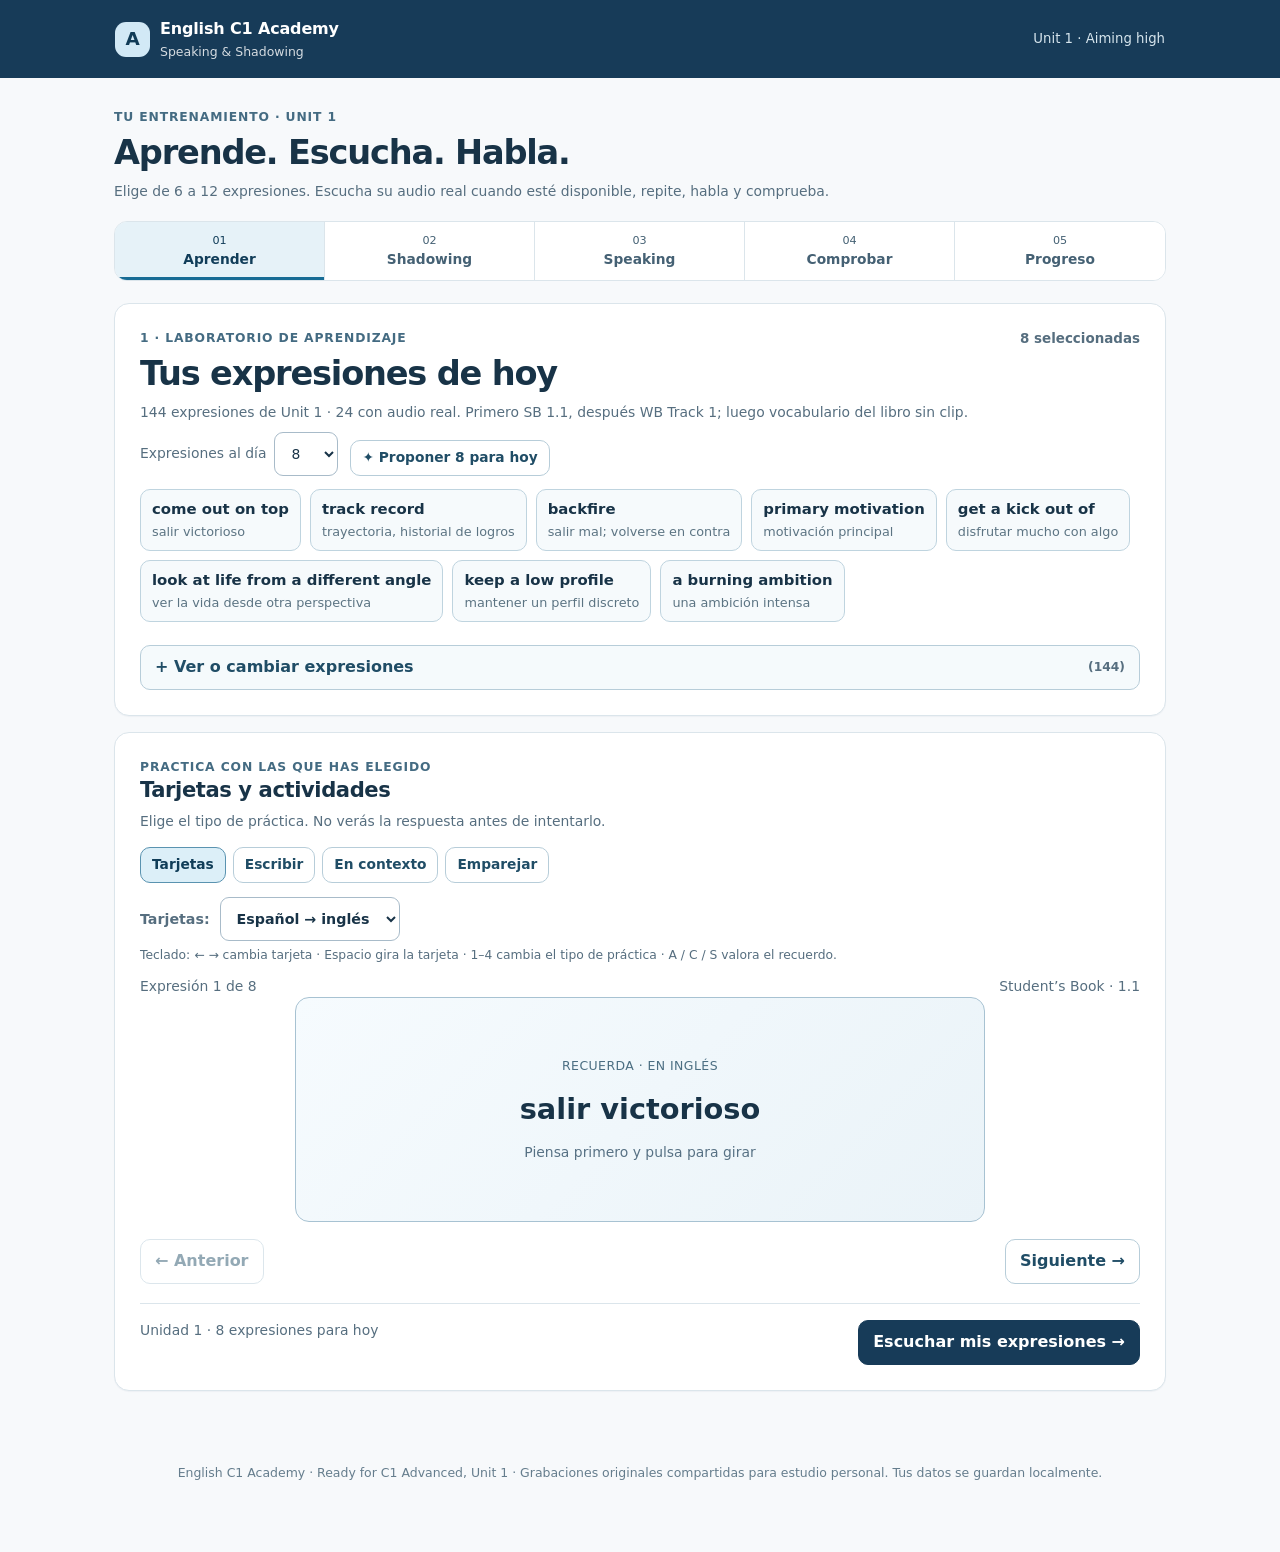
==== index.html @ 5df6c510 "Add files via upload" ====
<!doctype html><html lang="es"><head><meta charset="utf-8"><meta name="viewport" content="width=device-width,initial-scale=1"><meta name="color-scheme" content="light"><title>English C1 Academy | Unit 1 · Vocabulary & Shadowing</title><style>:root{--navy:#173b58;--ink:#183347;--muted:#566e7f;--bg:#f7f9fb;--line:#dbe5eb;--light:#edf5f9;--accent:#14648b;--correct:#17694e;--error:#a04230;--focus:#f6ab51;font-family:system-ui,-apple-system,'Segoe UI',Roboto,Arial,sans-serif;color:var(--ink);background:var(--bg);line-height:1.55}*{box-sizing:border-box}body{margin:0}button,input,select,textarea{font:inherit}button{cursor:pointer}button:disabled{opacity:.48;cursor:not-allowed}button:focus-visible,input:focus-visible,select:focus-visible,textarea:focus-visible,summary:focus-visible{outline:3px solid var(--focus);outline-offset:3px}button,input,textarea,select{max-width:100%}button{min-height:40px}.skip{position:absolute;top:-100px;left:16px;background:#fff;color:#111;padding:12px;z-index:100}.skip:focus{top:16px}header{background:var(--navy);color:white}header .header-in{max-width:1100px;margin:auto;padding:17px 25px;display:flex;align-items:center;justify-content:space-between;gap:16px}.brand{font-weight:760;display:flex;align-items:center;gap:10px;letter-spacing:-.01em}.symbol{width:35px;height:35px;border-radius:11px;display:grid;place-items:center;background:#d2e9f6;color:#103b57;font-size:1.15rem;font-weight:900}.brand small{display:block;font-size:.78rem;opacity:.82;font-weight:450;letter-spacing:normal}.course{font-size:.83rem;color:#d6e5ed}.shell{max-width:1100px;margin:auto;padding:0 24px 70px}.intro{margin:30px 0 19px}.kicker{font-size:.77rem;letter-spacing:.07em;text-transform:uppercase;color:#446b82;font-weight:730}h1{font-size:clamp(1.7rem,4vw,2.1rem);line-height:1.23;letter-spacing:-.035em;margin:5px 0 7px}h2{font-size:1.32rem;line-height:1.25;letter-spacing:-.02em;margin:0 0 8px}h3{font-size:1.04rem;line-height:1.4;margin:0 0 9px}p{margin:0 0 11px}p:last-child{margin-bottom:0}.muted,.small{color:var(--muted)}.small{font-size:.87rem}.tiny{font-size:.77rem;color:var(--muted)}.tabs{display:grid;grid-template-columns:repeat(5,minmax(0,1fr));border:1px solid var(--line);background:white;border-radius:13px;overflow:hidden;margin:0 0 22px}.tabs button{border:0;border-right:1px solid var(--line);background:white;color:#456174;min-height:58px;padding:8px 5px;font-weight:650;font-size:.86rem}.tabs button:last-child{border-right:0}.tabs button[aria-current=page]{background:#e6f2f8;color:#113d59;box-shadow:inset 0 -3px #176c95}.tabs button .num{display:block;font-size:.7rem;font-weight:500}.panel{border:1px solid var(--line);background:white;border-radius:15px;padding:25px;margin:0 0 16px;box-shadow:0 1px 1px #1639540b}.toprow,.row{display:flex;align-items:center;justify-content:space-between;gap:12px}.row{flex-wrap:wrap}.alignstart{align-items:flex-start}.count{white-space:nowrap;color:var(--muted);font-weight:650;font-size:.84rem}.controls{display:flex;gap:9px;flex-wrap:wrap;align-items:center}.btn{border:1px solid #b7cdd9;border-radius:10px;background:white;color:#204d66;padding:9px 14px;font-weight:650;min-height:42px;display:inline-flex;gap:7px;align-items:center;justify-content:center;text-decoration:none}.btn:hover{background:#f0f7fb}.btn.primary{background:var(--navy);color:white;border-color:var(--navy)}.btn.primary:hover{background:#265878}.btn.good{background:#edf8f3;border-color:#a5cab8;color:var(--correct)}.btn.sm{min-height:36px;padding:6px 11px;font-size:.86rem}.btn[aria-pressed=true],.mode-btn[aria-pressed=true]{background:#dceff8;border-color:#5a93b0;color:#103d58}.nextline{display:flex;justify-content:space-between;flex-wrap:wrap;gap:10px;margin-top:19px;padding-top:16px;border-top:1px solid var(--line)}.selectedSummary{padding:12px 14px;background:#eaf5fb;border-radius:10px;margin:16px 0;display:flex;justify-content:space-between;gap:8px;align-items:center;flex-wrap:wrap}.selectedSummary strong{font-size:.96rem}.wordlist{margin-top:15px}.group{margin:19px 0 0}.group h3{font-size:.83rem;color:#496a80;margin:0 0 8px;text-transform:uppercase;letter-spacing:.035em}.word-row{padding:7px 10px;display:flex;align-items:center;gap:11px;border-bottom:1px solid #edf1f3;min-height:45px}.word-row:hover{background:#fafcfd}.word-row:has(input:checked){background:#f0f7fa}.word-row input{width:19px;height:19px;flex:none;accent-color:#166286}.wordtext{display:flex;flex-direction:column;min-width:0}.wordtext strong{font-weight:650}.wordtext span{font-size:.82rem;color:var(--muted)}.word-row .daily{margin-left:auto;color:#1f617b;white-space:nowrap;font-size:.76rem} .section-rule{height:1px;background:var(--line);margin:22px 0}.modes{display:flex;gap:7px;flex-wrap:wrap;margin:14px 0}.modes button{padding:8px 12px;min-height:39px}.flash{border:1.5px solid #a7c2d2;border-radius:14px;background:linear-gradient(135deg,#f6fbfe,#eaf3f8);width:100%;min-height:225px;text-align:center;padding:25px;display:flex;flex-direction:column;justify-content:center;align-items:center;color:var(--ink)}.flash .label{font-size:.78rem;color:#4b6e82;letter-spacing:.035em}.flash .answer{font-size:clamp(1.25rem,3vw,1.8rem);font-weight:730;line-height:1.32;margin:14px 0}.flash .hint{font-size:.87rem;color:#577184}.flash.turned{background:#edf7f2;border-color:#9ac9b2}.focuscard{max-width:690px;margin:0 auto}.feedback{padding:12px 14px;border-radius:10px;background:#edf6fa;margin:12px 0;color:#284e65}.feedback.good{background:#ecf7f1;color:#18543f}.feedback.bad{background:#fff4f0;color:#873e2e}.example{padding:10px 12px;border-left:3px solid #9bbdcd;margin:11px 0 0;background:#f8fbfd;font-size:.94rem}.field{border:1px solid #a8bbc9;border-radius:9px;padding:10px 12px;width:100%;background:#fff;color:var(--ink);min-height:44px}.answerbox{display:flex;gap:9px;margin:12px 0;align-items:center}.answerbox .field{flex:1}.question{font-size:1.17rem;font-weight:700;margin:15px 0}.options{display:grid;gap:8px;margin-top:12px}.options button{text-align:left;justify-content:flex-start}.options button[aria-pressed=true]{background:#dfedf7}.matching{display:grid;grid-template-columns:1fr 1fr;gap:15px}.matching .mcolumn{display:grid;gap:8px;align-content:start}.matching button{text-align:left;min-height:54px;justify-content:flex-start}.matching button.matched{background:#ebf8f1;border-color:#a3c7b5;color:#255f46;opacity:.7}.matching button.active{background:#e1f1fa;border-color:#2a789b}.helpnote{background:#f1f6f9;border-radius:10px;padding:11px 14px;margin:12px 0;font-size:.91rem}.none{border:1px dashed #c4d5de;border-radius:12px;padding:26px;text-align:center;background:#fbfdfe;color:#567282;margin-top:12px}.shadow-top{display:flex;align-items:center;justify-content:space-between;gap:10px;flex-wrap:wrap;margin:16px 0}.shadowlist{display:grid;gap:11px;margin-top:14px}.clip{border:1px solid var(--line);padding:16px;border-radius:12px;background:white}.clip.today{border-left:4px solid #257699;padding-left:13px}.clip.playing{background:#eef7fb;border-color:#94bfd5}.cliphead{display:flex;justify-content:space-between;align-items:start;gap:8px}.cliphead strong{font-size:1.06rem}.source{display:block;color:var(--muted);font-size:.76rem;margin-top:2px}.clip .meaning{color:#546b79;font-size:.86rem}.cue{text-align:left;background:#f6f9fb;border-left:3px solid #c9dae4;border-radius:0 7px 7px 0;padding:10px 12px;margin:10px 0 12px;color:#29495d;font-size:.93rem;line-height:1.55}.cue mark{background:#ffedaa;border-radius:3px;padding:1px 2px;color:#30392d;font-weight:750}.cliptools{display:flex;align-items:center;gap:8px;flex-wrap:wrap}.listenstatus{margin:10px 0;background:#eaf4fa;border-radius:10px;padding:11px 14px;font-size:.9rem}.playCount{font-size:.77rem;color:#477287;margin-left:auto}.speakingwords{display:flex;flex-wrap:wrap;gap:9px;margin:18px 0}.speakword{border:1px solid #bfd4df;border-radius:10px;padding:8px 11px;background:#f6fafc;display:flex;flex-direction:column;gap:1px}.speakword strong{font-size:.93rem}.speakword span{color:#5c7483;font-size:.8rem}.prompt{background:#f0f6fa;border-radius:12px;padding:19px;margin:15px 0;font-size:1.17rem;font-weight:650;line-height:1.5;color:#1d4056}.timer{font-variant-numeric:tabular-nums;font-size:2.2rem;font-weight:760;margin:9px 0}.checkbox-chips{display:flex;flex-wrap:wrap;gap:9px}.checkbox-chips label{border:1px solid #cedde4;border-radius:9px;padding:7px 10px;display:flex;gap:7px;align-items:center;font-size:.87rem}.checkbox-chips input{width:17px;height:17px;accent-color:#17658a}.testline{background:#eef5f9;padding:13px;border-radius:10px;margin:13px 0}.progressbar{height:9px;background:#e6edf1;border-radius:99px;overflow:hidden;margin:11px 0}.progressbar span{height:100%;background:#23799f;display:block}.stats{display:grid;grid-template-columns:repeat(4,1fr);gap:10px;margin:16px 0}.stat{border:1px solid var(--line);border-radius:10px;padding:13px;text-align:center}.stat strong{display:block;font-size:1.7rem;line-height:1.3}.stat span{font-size:.79rem;color:var(--muted)}.footer{color:#657d8d;text-align:center;font-size:.78rem;margin:32px 0 5px}.toast{padding:8px 12px;font-size:.87rem;min-height:24px;color:#1c607d}.kickerTitle{margin:18px 0 7px;color:#4c7185;font-weight:700;font-size:.84rem}.hidden,[hidden]{display:none!important}select.field{width:auto}textarea.field{min-height:110px;resize:vertical}audio{width:100%}@media(max-width:680px){.shell{padding:0 13px 45px}header .header-in{padding:13px 15px}.course{display:none}.intro{margin:22px 6px 16px}.panel{padding:17px 14px}.tabs button{font-size:.71rem;min-height:57px;padding:6px 2px}.tabs button .num{font-size:.65rem}.selectedSummary{align-items:start}.toprow{align-items:start}.stats{grid-template-columns:1fr 1fr}.matching{gap:7px}.matching button{font-size:.8rem;padding:8px}.clip{padding:12px}.clip.today{padding-left:9px}.cliphead{display:block}.cliptools .btn{font-size:.79rem;padding:7px 9px}.playCount{margin-left:0}.answerbox{flex-direction:column;align-items:stretch}}@media(prefers-reduced-motion:reduce){html{scroll-behavior:auto}}
.listToggle{display:block;cursor:pointer;border:1px solid #c2d6e1;border-radius:10px;padding:11px 14px;font-weight:700;color:#20546f;background:#f8fcfe;list-style:revert}.listToggle:hover{background:#ecf6fb}details[open]>.listToggle{background:#e7f2f8}.speakingwords{margin:13px 0}

/* Expanded vocabulary drawer: explicit control, never an implicit <details> toggle. */
.word-toggle{margin-top:10px;width:100%;justify-content:space-between;text-align:left;background:#f5fafc}
.vocabChooser{border:1px solid var(--line);border-radius:11px;background:#fbfdff;padding:15px;margin:9px 0 4px}
.library-toolbar{display:grid;grid-template-columns:1fr minmax(190px,260px);gap:11px;margin-bottom:10px}
.library-toolbar label{display:grid;gap:5px}
.library-toolbar select.field{width:100%}
.word-row strong{line-height:1.35}
.wordlist{max-height:440px;overflow-y:auto;border-top:1px solid var(--line);overscroll-behavior:contain}
.wordtext span{max-width:65ch}
.helpnote .speakingwords{margin:6px 0}
@media(max-width:660px){.library-toolbar{grid-template-columns:1fr}.wordlist{max-height:52vh}.word-toggle{font-size:.87rem}}

/* Teaching preferences, deliberately compact. */
.daily-settings{align-items:end;gap:12px;margin-top:9px;flex-wrap:wrap}
.daily-settings label{display:inline-flex;align-items:center;gap:8px}
.direction-line{display:flex;align-items:center;gap:10px;margin:12px 0 5px;font-size:.89rem;color:var(--muted);font-weight:650}
.translation{margin:4px 0 12px;border-left:3px solid #aacddd;background:#f2f8fb;border-radius:0 8px 8px 0;padding:9px 12px}
.translation summary{font-size:.87rem;cursor:pointer;color:#245a73;font-weight:650}
.translation summary:focus-visible{outline:3px solid var(--focus);outline-offset:3px}
.translation p{margin:8px 0 2px;font-size:.91rem;line-height:1.6;color:var(--ink)}
@media(max-width:680px){.daily-settings label,.direction-line{flex-wrap:wrap}.direction-line .field{max-width:100%}}
</style></head><body><a href="#main" class="skip">Saltar al contenido</a><header><div class="header-in"><div class="brand"><span class="symbol" aria-hidden="true">A</span><span>English C1 Academy<small>Speaking & Shadowing</small></span></div><span class="course">Unit 1 · Aiming high</span></div></header><div class="shell"><div class="intro"><div class="kicker">TU ENTRENAMIENTO · UNIT 1</div><h1>Aprende. Escucha. Habla.</h1><p class="small">Elige de 6 a 12 expresiones. Escucha su audio real cuando esté disponible, repite, habla y comprueba.</p></div><nav class="tabs" aria-label="Etapas del entrenamiento"><button data-tab="learn" data-title="Laboratorio" aria-current="page"><span class="num">01</span>Aprender</button><button data-tab="shadow" data-title="Shadowing"><span class="num">02</span>Shadowing</button><button data-tab="speak" data-title="Speaking"><span class="num">03</span>Speaking</button><button data-tab="check" data-title="Comprobación"><span class="num">04</span>Comprobar</button><button data-tab="progress" data-title="Progreso"><span class="num">05</span>Progreso</button></nav><main id="main" tabindex="-1"><div id="view"><section class="panel"><h2>Preparando el laboratorio…</h2><p>Si este mensaje no desaparece, recarga la página.</p></section></div><div id="status" class="toast" aria-live="polite"></div></main><p class="footer">English C1 Academy · Ready for C1 Advanced, Unit 1 · Grabaciones originales compartidas para estudio personal. Tus datos se guardan localmente.</p></div><div id="audioParking" hidden><audio id="originalAudio" controls preload="none" aria-label="Reproductor de los audios originales"></audio></div><script>(()=>{'use strict';
const CARDS=[{"id":"sb-0-0","legacyIndex":0,"label":"come out on top","heard":"come out on top","meaning":"salir victorioso","example":"Our side came out on top after a demanding match.","usage":"come out on top","track":"sb","extract":0,"start":23.1,"end":30.9,"line":"Well, obviously I was gutted that the home team didn’t come out on top in the last game, but it wasn’t altogether a surprise.","section":"Student’s Book 1.1 · Extracto 1","audio":"audios/sb-0-0.mp3","duration":7.8,"turnText":"Well, obviously I was gutted that the home team didn’t come out on top in the last game, but it wasn’t altogether a surprise. There were three of them out there making their debut, and you could tell they were overawed by the occasion. Of course it was going to impact on the overall team performance. You can’t put the blame on the coaching staff. Look at their track record. Giving the novices a chance was a very poor decision on the part of the manager, and it backfired.","trackLabel":"Student’s Book · 1.1","group":"Audio original · SB","origin":"SB · audio 1.1","hasAudio":true,"sourceType":"audio"},{"id":"sb-0-1","legacyIndex":1,"label":"track record","heard":"track record","meaning":"trayectoria, historial de logros","example":"She has a strong track record in sport.","usage":"a track record of + -ing","track":"sb","extract":0,"start":39.6,"end":47.7,"line":"Look at their track record.","section":"Student’s Book 1.1 · Extracto 1","audio":"audios/sb-0-1.mp3","duration":8.1,"turnText":"Well, obviously I was gutted that the home team didn’t come out on top in the last game, but it wasn’t altogether a surprise. There were three of them out there making their debut, and you could tell they were overawed by the occasion. Of course it was going to impact on the overall team performance. You can’t put the blame on the coaching staff. Look at their track record. Giving the novices a chance was a very poor decision on the part of the manager, and it backfired.","trackLabel":"Student’s Book · 1.1","group":"Audio original · SB","origin":"SB · audio 1.1","hasAudio":true,"sourceType":"audio"},{"id":"sb-0-2","legacyIndex":2,"label":"backfire","heard":"it backfired","meaning":"salir mal; volverse en contra","example":"The decision backfired.","usage":"something backfires","track":"sb","extract":0,"start":45.3,"end":53.2,"line":"Giving the novices a chance was a very poor decision on the part of the manager, and it backfired.","section":"Student’s Book 1.1 · Extracto 1","audio":"audios/sb-0-2.mp3","duration":7.9,"turnText":"Well, obviously I was gutted that the home team didn’t come out on top in the last game, but it wasn’t altogether a surprise. There were three of them out there making their debut, and you could tell they were overawed by the occasion. Of course it was going to impact on the overall team performance. You can’t put the blame on the coaching staff. Look at their track record. Giving the novices a chance was a very poor decision on the part of the manager, and it backfired.","trackLabel":"Student’s Book · 1.1","group":"Audio original · SB","origin":"SB · audio 1.1","hasAudio":true,"sourceType":"audio"},{"id":"sb-0-3","legacyIndex":3,"label":"primary motivation","heard":"primary motivation","meaning":"motivación principal","example":"My primary motivation is to keep learning.","usage":"primary motivation for + -ing","track":"sb","extract":0,"start":78.2,"end":85.0,"line":"That shouldn’t be their primary motivation.","section":"Student’s Book 1.1 · Extracto 1","audio":"audios/sb-0-3.mp3","duration":6.8,"turnText":"That’s what it looks like, certainly from the outside. A shame, because between them, they’ve inspired a generation, no question. You have to wonder whether the newspapers are just stirring things up, but if these players are quitting and going overseas for the big bucks, that’s extremely disappointing. That shouldn’t be their primary motivation.","trackLabel":"Student’s Book · 1.1","group":"Audio original · SB","origin":"SB · audio 1.1","hasAudio":true,"sourceType":"audio"},{"id":"sb-1-0","legacyIndex":4,"label":"get a kick out of","heard":"get a kick out of","meaning":"disfrutar mucho con algo","example":"I get a kick out of solving problems.","usage":"get a kick out of + -ing","track":"sb","extract":1,"start":106.9,"end":115.1,"line":"But sure, just for a moment, I guess we did get a kick out of it … that people had voted for us.","section":"Student’s Book 1.1 · Extracto 2","audio":"audios/sb-1-0.mp3","duration":8.2,"turnText":"Well, when we were nominated for the award, we were on tour, and the travelling had been fairly tough on us. I was just thinking, ‘I need a break from this’. But sure, just for a moment, I guess we did get a kick out of it … that people had voted for us. I mean, we were up for the same award as some really big names. Legends. But we’ve consistently used our music to attack capitalism, so how could we justify going to something sponsored by the corporate world?","trackLabel":"Student’s Book · 1.1","group":"Audio original · SB","origin":"SB · audio 1.1","hasAudio":true,"sourceType":"audio"},{"id":"sb-1-1","legacyIndex":5,"label":"look at life from a different angle","heard":"look at life from a different angle","meaning":"ver la vida desde otra perspectiva","example":"Travel helps me look at life from a different angle.","usage":"look at life from a different angle","track":"sb","extract":1,"start":131.8,"end":141.3,"line":"Well, the lyrics, I hope, will get some people thinking – maybe get them to look at life from a different angle.","section":"Student’s Book 1.1 · Extracto 2","audio":"audios/sb-1-1.mp3","duration":9.5,"turnText":"Well, the lyrics, I hope, will get some people thinking – maybe get them to look at life from a different angle. But do I think we can change society? We’re not so egotistical as to think we can do that. Seriously, I’d rather we keep a low profile, and get on with making decent music people can connect with. Some groups might have a burning ambition to be on top – to get maximum publicity. If that’s the way they want to go, good luck to them.","trackLabel":"Student’s Book · 1.1","group":"Audio original · SB","origin":"SB · audio 1.1","hasAudio":true,"sourceType":"audio"},{"id":"sb-1-2","legacyIndex":6,"label":"keep a low profile","heard":"keep a low profile","meaning":"mantener un perfil discreto","example":"He decided to keep a low profile.","usage":"keep a low profile","track":"sb","extract":1,"start":141.4,"end":149.8,"line":"Seriously, I’d rather we keep a low profile, and get on with making decent music people can connect with.","section":"Student’s Book 1.1 · Extracto 2","audio":"audios/sb-1-2.mp3","duration":8.4,"turnText":"Well, the lyrics, I hope, will get some people thinking – maybe get them to look at life from a different angle. But do I think we can change society? We’re not so egotistical as to think we can do that. Seriously, I’d rather we keep a low profile, and get on with making decent music people can connect with. Some groups might have a burning ambition to be on top – to get maximum publicity. If that’s the way they want to go, good luck to them.","trackLabel":"Student’s Book · 1.1","group":"Audio original · SB","origin":"SB · audio 1.1","hasAudio":true,"sourceType":"audio"},{"id":"sb-1-3","legacyIndex":7,"label":"a burning ambition","heard":"a burning ambition","meaning":"una ambición intensa","example":"She has a burning ambition to succeed.","usage":"a burning ambition to + infinitive","track":"sb","extract":1,"start":148.0,"end":156.4,"line":"Some groups might have a burning ambition to be on top – to get maximum publicity.","section":"Student’s Book 1.1 · Extracto 2","audio":"audios/sb-1-3.mp3","duration":8.4,"turnText":"Well, the lyrics, I hope, will get some people thinking – maybe get them to look at life from a different angle. But do I think we can change society? We’re not so egotistical as to think we can do that. Seriously, I’d rather we keep a low profile, and get on with making decent music people can connect with. Some groups might have a burning ambition to be on top – to get maximum publicity. If that’s the way they want to go, good luck to them.","trackLabel":"Student’s Book · 1.1","group":"Audio original · SB","origin":"SB · audio 1.1","hasAudio":true,"sourceType":"audio"},{"id":"sb-2-0","legacyIndex":8,"label":"call it quits","heard":"call it quits","meaning":"dejarlo; dar por terminado","example":"We decided to call it quits.","usage":"call it quits","track":"sb","extract":2,"start":179.7,"end":187.7,"line":"But to be honest, I only made it to 35, and then I had to call it quits, because, you know, I was absolutely starving and I was about to pass out.","section":"Student’s Book 1.1 · Extracto 3","audio":"audios/sb-2-0.mp3","duration":8.0,"turnText":"You can have water. But to be honest, I only made it to 35, and then I had to call it quits, because, you know, I was absolutely starving and I was about to pass out. But no-one’s giving me a hard time about it. And I think my sponsors might all pay up anyway. Next year, I’ll definitely take up the challenge again and see it through to the end. I don’t really see it as a failure – more like a practice run. Anyway, what about you?","trackLabel":"Student’s Book · 1.1","group":"Audio original · SB","origin":"SB · audio 1.1","hasAudio":true,"sourceType":"audio"},{"id":"sb-2-1","legacyIndex":9,"label":"give someone a hard time","heard":"giving me a hard time","meaning":"criticar o poner dificultades a alguien","example":"Don’t give him a hard time for trying.","usage":"give someone a hard time about / for","track":"sb","extract":2,"start":185.5,"end":194.0,"line":"But no-one’s giving me a hard time about it.","section":"Student’s Book 1.1 · Extracto 3","audio":"audios/sb-2-1.mp3","duration":8.5,"turnText":"You can have water. But to be honest, I only made it to 35, and then I had to call it quits, because, you know, I was absolutely starving and I was about to pass out. But no-one’s giving me a hard time about it. And I think my sponsors might all pay up anyway. Next year, I’ll definitely take up the challenge again and see it through to the end. I don’t really see it as a failure – more like a practice run. Anyway, what about you?","trackLabel":"Student’s Book · 1.1","group":"Audio original · SB","origin":"SB · audio 1.1","hasAudio":true,"sourceType":"audio"},{"id":"sb-2-2","legacyIndex":10,"label":"see something through","heard":"see it through","meaning":"llevar algo hasta el final","example":"She promised to see the project through.","usage":"separable: see it through","track":"sb","extract":2,"start":193.8,"end":202.1,"line":"Next year, I’ll definitely take up the challenge again and see it through to the end.","section":"Student’s Book 1.1 · Extracto 3","audio":"audios/sb-2-2.mp3","duration":8.3,"turnText":"You can have water. But to be honest, I only made it to 35, and then I had to call it quits, because, you know, I was absolutely starving and I was about to pass out. But no-one’s giving me a hard time about it. And I think my sponsors might all pay up anyway. Next year, I’ll definitely take up the challenge again and see it through to the end. I don’t really see it as a failure – more like a practice run. Anyway, what about you?","trackLabel":"Student’s Book · 1.1","group":"Audio original · SB","origin":"SB · audio 1.1","hasAudio":true,"sourceType":"audio"},{"id":"sb-2-3","legacyIndex":11,"label":"go the distance","heard":"go the distance","meaning":"aguantar hasta el final","example":"They managed to go the distance.","usage":"go the distance","track":"sb","extract":2,"start":216.8,"end":224.9,"line":"It was just as hard for me to do without my phone as it was for you to give up food – and at least I managed to go the distance.","section":"Student’s Book 1.1 · Extracto 3","audio":"audios/sb-2-3.mp3","duration":8.1,"turnText":"Look, I raised over €100. And every little helps. It was just as hard for me to do without my phone as it was for you to give up food – and at least I managed to go the distance. I suppose I did have access to my tablet – but that’s beside the point.","trackLabel":"Student’s Book · 1.1","group":"Audio original · SB","origin":"SB · audio 1.1","hasAudio":true,"sourceType":"audio"},{"id":"wb-0-0","legacyIndex":12,"label":"overnight success","heard":"overnight success","meaning":"éxito repentino","example":"She was seen as an overnight success.","usage":"an overnight success","track":"wb","extract":0,"start":29.9,"end":38.3,"line":"Maybe I’ll be an overnight success!","section":"Workbook 1 · Extracto 1","audio":"audios/wb-0-0.mp3","duration":8.4,"turnText":"I mean, I must have sent out loads of applications, dozens of them, I’ve lost count, actually. It’s all been in the last few days, since we got our exam results, so it’ll be interesting to see what kind of response I get. Who knows – it might be better than I expect. Maybe I’ll be an overnight success! Because I have to admit, before I started applying, I was pretty apprehensive. But actually, once I got all my details and qualifications down, I reckon I come across quite well on paper. It’s the interviews that really worry me. I’m sure I’ll be offered something – but exactly what, that’s a different matter altogether.","trackLabel":"Workbook · 1","group":"Audio original · WB","origin":"WB · audio 1","hasAudio":true,"sourceType":"audio"},{"id":"wb-0-1","legacyIndex":13,"label":"come across well","heard":"come across quite well","meaning":"causar buena impresión","example":"He came across well in his interview.","usage":"come across + well / badly","track":"wb","extract":0,"start":41.7,"end":50.4,"line":"But actually, once I got all my details and qualifications down, I reckon I come across quite well on paper.","section":"Workbook 1 · Extracto 1","audio":"audios/wb-0-1.mp3","duration":8.7,"turnText":"I mean, I must have sent out loads of applications, dozens of them, I’ve lost count, actually. It’s all been in the last few days, since we got our exam results, so it’ll be interesting to see what kind of response I get. Who knows – it might be better than I expect. Maybe I’ll be an overnight success! Because I have to admit, before I started applying, I was pretty apprehensive. But actually, once I got all my details and qualifications down, I reckon I come across quite well on paper. It’s the interviews that really worry me. I’m sure I’ll be offered something – but exactly what, that’s a different matter altogether.","trackLabel":"Workbook · 1","group":"Audio original · WB","origin":"WB · audio 1","hasAudio":true,"sourceType":"audio"},{"id":"wb-0-2","legacyIndex":14,"label":"put off doing something","heard":"put off applying","meaning":"posponer o aplazar algo","example":"I put off applying for the job.","usage":"put off + noun / -ing; put it off","track":"wb","extract":0,"start":54.1,"end":62.4,"line":"To be honest, I’ve put off applying for anything.","section":"Workbook 1 · Extracto 1","audio":"audios/wb-0-2.mp3","duration":8.3,"turnText":"To be honest, I’ve put off applying for anything. I visited lots of websites and saw a few positions that I was qualified for but realised my heart just wasn’t in it. What I really want to do is carry on with this, you know, take it to the next level, do a postgrad or something. I reckon if I do that, eventually it’ll lead to the kind of job that allows me to work abroad. And now Dad’s been bought out of the firm, I really think it’s my best option.","trackLabel":"Workbook · 1","group":"Audio original · WB","origin":"WB · audio 1","hasAudio":true,"sourceType":"audio"},{"id":"wb-0-3","legacyIndex":15,"label":"take something to the next level","heard":"take it to the next level","meaning":"llevar algo a otro nivel","example":"She wants to take her skills to the next level.","usage":"take it to the next level","track":"wb","extract":0,"start":66.8,"end":75.5,"line":"What I really want to do is carry on with this, you know, take it to the next level, do a postgrad or something.","section":"Workbook 1 · Extracto 1","audio":"audios/wb-0-3.mp3","duration":8.7,"turnText":"To be honest, I’ve put off applying for anything. I visited lots of websites and saw a few positions that I was qualified for but realised my heart just wasn’t in it. What I really want to do is carry on with this, you know, take it to the next level, do a postgrad or something. I reckon if I do that, eventually it’ll lead to the kind of job that allows me to work abroad. And now Dad’s been bought out of the firm, I really think it’s my best option.","trackLabel":"Workbook · 1","group":"Audio original · WB","origin":"WB · audio 1","hasAudio":true,"sourceType":"audio"},{"id":"wb-1-0","legacyIndex":16,"label":"probe an idea","heard":"probe the speakers","meaning":"profundizar o indagar en una idea","example":"I wanted to probe the speaker’s argument.","usage":"probe + noun","track":"wb","extract":1,"start":105.8,"end":114.1,"line":"I’d have loved more time to probe the speakers, to draw them out on some of the ideas they’d put forward.","section":"Workbook 1 · Extracto 2","audio":"audios/wb-1-0.mp3","duration":8.3,"turnText":"I was pleasantly surprised I must say. You know, you go to some of these things and there are just hordes of people, all the best presentations are full. But the location was right this time – the rooms were all very large. And also the expertise on show was amazing – from all aspects of the industry. I just felt that it was a bit static, though, a bit passive. I’d have loved more time to probe the speakers, to draw them out on some of the ideas they’d put forward. It was a missed opportunity if you ask me.","trackLabel":"Workbook · 1","group":"Audio original · WB","origin":"WB · audio 1","hasAudio":true,"sourceType":"audio"},{"id":"wb-1-1","legacyIndex":17,"label":"draw someone out","heard":"draw them out","meaning":"conseguir que alguien se explaye","example":"A good interviewer can draw people out.","usage":"separable: draw them out","track":"wb","extract":1,"start":107.1,"end":115.0,"line":"I’d have loved more time to probe the speakers, to draw them out on some of the ideas they’d put forward.","section":"Workbook 1 · Extracto 2","audio":"audios/wb-1-1.mp3","duration":7.9,"turnText":"I was pleasantly surprised I must say. You know, you go to some of these things and there are just hordes of people, all the best presentations are full. But the location was right this time – the rooms were all very large. And also the expertise on show was amazing – from all aspects of the industry. I just felt that it was a bit static, though, a bit passive. I’d have loved more time to probe the speakers, to draw them out on some of the ideas they’d put forward. It was a missed opportunity if you ask me.","trackLabel":"Workbook · 1","group":"Audio original · WB","origin":"WB · audio 1","hasAudio":true,"sourceType":"audio"},{"id":"wb-1-2","legacyIndex":18,"label":"agree up to a point","heard":"agree up to a point","meaning":"estar de acuerdo hasta cierto punto","example":"I agree up to a point, but I see a downside.","usage":"agree up to a point","track":"wb","extract":1,"start":112.8,"end":121.0,"line":"Yeah, I agree up to a point.","section":"Workbook 1 · Extracto 2","audio":"audios/wb-1-2.mp3","duration":8.2,"turnText":"Yeah, I agree up to a point. But I’ve never had a burning desire to hear people like Professor Walters speak. I decided long before the conference to give his presentation and several others a miss! In fact, when I first saw the schedule, I thought they might be overdoing it a bit and it’d be better to have a smaller, more select group of presenters. But now it’s all over, I think they got the mix about right. And quite often with conferences, a number of speakers pull out as the event approaches, but there wasn’t a single no-show this time, which was great.","trackLabel":"Workbook · 1","group":"Audio original · WB","origin":"WB · audio 1","hasAudio":true,"sourceType":"audio"},{"id":"wb-1-3","legacyIndex":19,"label":"give something a miss","heard":"give his presentation and several others a miss","meaning":"saltarse algo; decidir no asistir","example":"I decided to give the talk a miss.","usage":"give it a miss","track":"wb","extract":1,"start":120.6,"end":130.6,"line":"I decided long before the conference to give his presentation and several others a miss!","section":"Workbook 1 · Extracto 2","audio":"audios/wb-1-3.mp3","duration":10.0,"turnText":"Yeah, I agree up to a point. But I’ve never had a burning desire to hear people like Professor Walters speak. I decided long before the conference to give his presentation and several others a miss! In fact, when I first saw the schedule, I thought they might be overdoing it a bit and it’d be better to have a smaller, more select group of presenters. But now it’s all over, I think they got the mix about right. And quite often with conferences, a number of speakers pull out as the event approaches, but there wasn’t a single no-show this time, which was great.","trackLabel":"Workbook · 1","group":"Audio original · WB","origin":"WB · audio 1","hasAudio":true,"sourceType":"audio"},{"id":"wb-2-0","legacyIndex":20,"label":"out of keeping with","heard":"out of keeping with","meaning":"no encajar con; desentonar","example":"The building is out of keeping with the area.","usage":"out of keeping with + noun","track":"wb","extract":2,"start":167.2,"end":175.6,"line":"The emphasis on apartment blocks is questionable, though – it’s out of keeping with the city’s character.","section":"Workbook 1 · Extracto 3","audio":"audios/wb-2-0.mp3","duration":8.4,"turnText":"Up to a point, yeah. The emphasis on apartment blocks is questionable, though – it’s out of keeping with the city’s character. But otherwise, I was encouraged. Too often these sorts of long-term plans completely ignore the things that contribute most to quality of life – parks, playgrounds, pools. But there was lots of good detail on that sort of thing.","trackLabel":"Workbook · 1","group":"Audio original · WB","origin":"WB · audio 1","hasAudio":true,"sourceType":"audio"},{"id":"wb-2-1","legacyIndex":21,"label":"quality of life","heard":"quality of life","meaning":"calidad de vida","example":"Public parks improve quality of life.","usage":"improve / affect quality of life","track":"wb","extract":2,"start":177.9,"end":186.1,"line":"Too often these sorts of long-term plans completely ignore the things that contribute most to quality of life – parks, playgrounds, pools.","section":"Workbook 1 · Extracto 3","audio":"audios/wb-2-1.mp3","duration":8.2,"turnText":"Up to a point, yeah. The emphasis on apartment blocks is questionable, though – it’s out of keeping with the city’s character. But otherwise, I was encouraged. Too often these sorts of long-term plans completely ignore the things that contribute most to quality of life – parks, playgrounds, pools. But there was lots of good detail on that sort of thing.","trackLabel":"Workbook · 1","group":"Audio original · WB","origin":"WB · audio 1","hasAudio":true,"sourceType":"audio"},{"id":"wb-2-2","legacyIndex":22,"label":"water down","heard":"water down","meaning":"diluir; debilitar una propuesta o idea","example":"They watered down their original plan.","usage":"separable: water it down","track":"wb","extract":2,"start":200.8,"end":208.7,"line":"But within the city itself I think it might water down our sense of who we are.","section":"Workbook 1 · Extracto 3","audio":"audios/wb-2-2.mp3","duration":7.9,"turnText":"Yeah, that’s true. But within the city itself I think it might water down our sense of who we are. And in the rest of the country, they’ll be pretty indifferent about these plans.","trackLabel":"Workbook · 1","group":"Audio original · WB","origin":"WB · audio 1","hasAudio":true,"sourceType":"audio"},{"id":"wb-2-3","legacyIndex":23,"label":"up to a point","heard":"Up to a point","meaning":"hasta cierto punto","example":"Up to a point, I agree with you.","usage":"up to a point","track":"wb","extract":2,"start":162.0,"end":170.2,"line":"Up to a point, yeah.","section":"Workbook 1 · Extracto 3","audio":"audios/wb-2-3.mp3","duration":8.2,"turnText":"Up to a point, yeah. The emphasis on apartment blocks is questionable, though – it’s out of keeping with the city’s character. But otherwise, I was encouraged. Too often these sorts of long-term plans completely ignore the things that contribute most to quality of life – parks, playgrounds, pools. But there was lots of good detail on that sort of thing.","trackLabel":"Workbook · 1","group":"Audio original · WB","origin":"WB · audio 1","hasAudio":true,"sourceType":"audio"},{"id":"v-achieve-success","label":"achieve success","heard":"achieve success","meaning":"alcanzar el éxito","example":"With patience, you can achieve success in a new field.","usage":"achieve success","track":"vocab","extract":-1,"start":null,"end":null,"line":"With patience, you can achieve success in a new field.","section":"SB · Challenge and achievement · SB p. 3 / WB wordlist p. 102","audio":null,"duration":null,"turnText":"","trackLabel":"SB · p. 3 / WB · wordlist p. 102","group":"SB · Challenge and achievement","origin":"SB","hasAudio":false,"sourceType":"libro","gapText":"achieve success"},{"id":"v-be-an-overnight-success","label":"be an overnight success","heard":"be an overnight success","meaning":"triunfar de la noche a la mañana","example":"It is unlikely to be an overnight success.","usage":"be an overnight success","track":"vocab","extract":-1,"start":null,"end":null,"line":"It is unlikely to be an overnight success.","section":"SB · Challenge and achievement · SB p. 3 / WB wordlist p. 102","audio":null,"duration":null,"turnText":"","trackLabel":"SB · p. 3 / WB · wordlist p. 102","group":"SB · Challenge and achievement","origin":"SB","hasAudio":false,"sourceType":"libro","gapText":"be an overnight success"},{"id":"v-costly-failure","label":"costly failure","heard":"costly failure","meaning":"fracaso costoso","example":"The project turned into a costly failure.","usage":"costly failure","track":"vocab","extract":-1,"start":null,"end":null,"line":"The project turned into a costly failure.","section":"SB · Challenge and achievement · SB p. 3 / WB wordlist p. 102","audio":null,"duration":null,"turnText":"","trackLabel":"SB · p. 3 / WB · wordlist p. 102","group":"SB · Challenge and achievement","origin":"SB","hasAudio":false,"sourceType":"libro","gapText":"costly failure"},{"id":"v-daunting-challenge","label":"daunting challenge","heard":"daunting challenge","meaning":"reto abrumador","example":"Learning to speak fluently can be a daunting challenge.","usage":"daunting challenge","track":"vocab","extract":-1,"start":null,"end":null,"line":"Learning to speak fluently can be a daunting challenge.","section":"SB · Challenge and achievement · SB p. 3 / WB wordlist p. 102","audio":null,"duration":null,"turnText":"","trackLabel":"SB · p. 3 / WB · wordlist p. 102","group":"SB · Challenge and achievement","origin":"SB","hasAudio":false,"sourceType":"libro","gapText":"daunting challenge"},{"id":"v-dismal-failure","label":"dismal failure","heard":"dismal failure","meaning":"fracaso rotundo","example":"Their first campaign was a dismal failure.","usage":"dismal failure","track":"vocab","extract":-1,"start":null,"end":null,"line":"Their first campaign was a dismal failure.","section":"SB · Challenge and achievement · SB p. 3 / WB wordlist p. 102","audio":null,"duration":null,"turnText":"","trackLabel":"SB · p. 3 / WB · wordlist p. 102","group":"SB · Challenge and achievement","origin":"SB","hasAudio":false,"sourceType":"libro","gapText":"dismal failure"},{"id":"v-end-in-failure","label":"end in failure","heard":"end in failure","meaning":"acabar en fracaso","example":"A rushed plan might end in failure.","usage":"end in failure","track":"vocab","extract":-1,"start":null,"end":null,"line":"A rushed plan might end in failure.","section":"SB · Challenge and achievement · SB p. 3 / WB wordlist p. 102","audio":null,"duration":null,"turnText":"","trackLabel":"SB · p. 3 / WB · wordlist p. 102","group":"SB · Challenge and achievement","origin":"SB","hasAudio":false,"sourceType":"libro","gapText":"end in failure"},{"id":"v-enjoy-success","label":"enjoy success","heard":"enjoy success","meaning":"tener éxito; disfrutar del éxito","example":"Some learners enjoy success after consistent practice.","usage":"enjoy success","track":"vocab","extract":-1,"start":null,"end":null,"line":"Some learners enjoy success after consistent practice.","section":"SB · Challenge and achievement · SB p. 3 / WB wordlist p. 102","audio":null,"duration":null,"turnText":"","trackLabel":"SB · p. 3 / WB · wordlist p. 102","group":"SB · Challenge and achievement","origin":"SB","hasAudio":false,"sourceType":"libro","gapText":"enjoy success"},{"id":"v-face-the-formidable-challenge-of","label":"face the formidable challenge of","heard":"face the formidable challenge of","meaning":"afrontar el enorme reto de","example":"Teachers face the formidable challenge of motivating every learner.","usage":"face the formidable challenge of","track":"vocab","extract":-1,"start":null,"end":null,"line":"Teachers face the formidable challenge of motivating every learner.","section":"SB · Challenge and achievement · SB p. 3 / WB wordlist p. 102","audio":null,"duration":null,"turnText":"","trackLabel":"SB · p. 3 / WB · wordlist p. 102","group":"SB · Challenge and achievement","origin":"SB","hasAudio":false,"sourceType":"libro","gapText":"face the formidable challenge of"},{"id":"v-fair-chance","label":"fair chance","heard":"fair chance","meaning":"posibilidad razonable","example":"Regular practice gives you a fair chance of improvement.","usage":"fair chance","track":"vocab","extract":-1,"start":null,"end":null,"line":"Regular practice gives you a fair chance of improvement.","section":"SB · Challenge and achievement · SB p. 3 / WB wordlist p. 102","audio":null,"duration":null,"turnText":"","trackLabel":"SB · p. 3 / WB · wordlist p. 102","group":"SB · Challenge and achievement","origin":"SB","hasAudio":false,"sourceType":"libro","gapText":"fair chance"},{"id":"v-fulfil-an-ambition","label":"fulfil an ambition","heard":"fulfil an ambition","meaning":"cumplir una ambición","example":"She hopes to fulfil an ambition to work overseas.","usage":"fulfil an ambition","track":"vocab","extract":-1,"start":null,"end":null,"line":"She hopes to fulfil an ambition to work overseas.","section":"SB · Challenge and achievement · SB p. 3 / WB wordlist p. 102","audio":null,"duration":null,"turnText":"","trackLabel":"SB · p. 3 / WB · wordlist p. 102","group":"SB · Challenge and achievement","origin":"SB","hasAudio":false,"sourceType":"libro","gapText":"fulfil an ambition"},{"id":"v-fully-qualified","label":"fully qualified","heard":"fully qualified","meaning":"plenamente cualificado","example":"You need to be fully qualified for that position.","usage":"fully qualified","track":"vocab","extract":-1,"start":null,"end":null,"line":"You need to be fully qualified for that position.","section":"SB · Challenge and achievement · SB p. 3 / WB wordlist p. 102","audio":null,"duration":null,"turnText":"","trackLabel":"SB · p. 3 / WB · wordlist p. 102","group":"SB · Challenge and achievement","origin":"SB","hasAudio":false,"sourceType":"libro","gapText":"fully qualified"},{"id":"v-great-success","label":"great success","heard":"great success","meaning":"gran éxito","example":"The campaign was a great success.","usage":"great success","track":"vocab","extract":-1,"start":null,"end":null,"line":"The campaign was a great success.","section":"SB · Challenge and achievement · SB p. 3 / WB wordlist p. 102","audio":null,"duration":null,"turnText":"","trackLabel":"SB · p. 3 / WB · wordlist p. 102","group":"SB · Challenge and achievement","origin":"SB","hasAudio":false,"sourceType":"libro","gapText":"great success"},{"id":"v-have-a-burning-ambition-to","label":"have a burning ambition to","heard":"have a burning ambition to","meaning":"tener un deseo ferviente de","example":"I have a burning ambition to master spoken English.","usage":"have a burning ambition to","track":"vocab","extract":-1,"start":null,"end":null,"line":"I have a burning ambition to master spoken English.","section":"SB · Challenge and achievement · SB p. 3 / WB wordlist p. 102","audio":null,"duration":null,"turnText":"","trackLabel":"SB · p. 3 / WB · wordlist p. 102","group":"SB · Challenge and achievement","origin":"SB","hasAudio":false,"sourceType":"libro","gapText":"have a burning ambition to"},{"id":"v-huge-success","label":"huge success","heard":"huge success","meaning":"gran éxito","example":"The launch was a huge success.","usage":"huge success","track":"vocab","extract":-1,"start":null,"end":null,"line":"The launch was a huge success.","section":"SB · Challenge and achievement · SB p. 3 / WB wordlist p. 102","audio":null,"duration":null,"turnText":"","trackLabel":"SB · p. 3 / WB · wordlist p. 102","group":"SB · Challenge and achievement","origin":"SB","hasAudio":false,"sourceType":"libro","gapText":"huge success"},{"id":"v-improve-motivation","label":"improve motivation","heard":"improve motivation","meaning":"mejorar la motivación","example":"Daily feedback can improve motivation.","usage":"improve motivation","track":"vocab","extract":-1,"start":null,"end":null,"line":"Daily feedback can improve motivation.","section":"SB · Challenge and achievement · SB p. 3 / WB wordlist p. 102","audio":null,"duration":null,"turnText":"","trackLabel":"SB · p. 3 / WB · wordlist p. 102","group":"SB · Challenge and achievement","origin":"SB","hasAudio":false,"sourceType":"libro","gapText":"improve motivation"},{"id":"v-increase-student-motivation","label":"increase student motivation","heard":"increase student motivation","meaning":"aumentar la motivación del alumnado","example":"Small achievements can increase student motivation.","usage":"increase student motivation","track":"vocab","extract":-1,"start":null,"end":null,"line":"Small achievements can increase student motivation.","section":"SB · Challenge and achievement · SB p. 3 / WB wordlist p. 102","audio":null,"duration":null,"turnText":"","trackLabel":"SB · p. 3 / WB · wordlist p. 102","group":"SB · Challenge and achievement","origin":"SB","hasAudio":false,"sourceType":"libro","gapText":"increase student motivation"},{"id":"v-jump-at-the-chance","label":"jump at the chance","heard":"jump at the chance","meaning":"aprovechar la oportunidad sin dudar","example":"I would jump at the chance to study abroad.","usage":"jump at the chance","track":"vocab","extract":-1,"start":null,"end":null,"line":"I would jump at the chance to study abroad.","section":"SB · Challenge and achievement · SB p. 3 / WB wordlist p. 102","audio":null,"duration":null,"turnText":"","trackLabel":"SB · p. 3 / WB · wordlist p. 102","group":"SB · Challenge and achievement","origin":"SB","hasAudio":false,"sourceType":"libro","gapText":"jump at the chance"},{"id":"v-lack-motivation","label":"lack motivation","heard":"lack motivation","meaning":"carecer de motivación","example":"Some learners lack motivation when progress is slow.","usage":"lack motivation","track":"vocab","extract":-1,"start":null,"end":null,"line":"Some learners lack motivation when progress is slow.","section":"SB · Challenge and achievement · SB p. 3 / WB wordlist p. 102","audio":null,"duration":null,"turnText":"","trackLabel":"SB · p. 3 / WB · wordlist p. 102","group":"SB · Challenge and achievement","origin":"SB","hasAudio":false,"sourceType":"libro","gapText":"lack motivation"},{"id":"v-leave-nothing-to-chance","label":"leave nothing to chance","heard":"leave nothing to chance","meaning":"no dejar nada al azar","example":"We should leave nothing to chance before the exam.","usage":"leave nothing to chance","track":"vocab","extract":-1,"start":null,"end":null,"line":"We should leave nothing to chance before the exam.","section":"SB · Challenge and achievement · SB p. 3 / WB wordlist p. 102","audio":null,"duration":null,"turnText":"","trackLabel":"SB · p. 3 / WB · wordlist p. 102","group":"SB · Challenge and achievement","origin":"SB","hasAudio":false,"sourceType":"libro","gapText":"leave nothing to chance"},{"id":"v-lifelong-ambition","label":"lifelong ambition","heard":"lifelong ambition","meaning":"ambición de toda la vida","example":"Learning languages has been my lifelong ambition.","usage":"lifelong ambition","track":"vocab","extract":-1,"start":null,"end":null,"line":"Learning languages has been my lifelong ambition.","section":"SB · Challenge and achievement · SB p. 3 / WB wordlist p. 102","audio":null,"duration":null,"turnText":"","trackLabel":"SB · p. 3 / WB · wordlist p. 102","group":"SB · Challenge and achievement","origin":"SB","hasAudio":false,"sourceType":"libro","gapText":"lifelong ambition"},{"id":"v-main-ambition","label":"main ambition","heard":"main ambition","meaning":"ambición principal","example":"My main ambition is to speak with confidence.","usage":"main ambition","track":"vocab","extract":-1,"start":null,"end":null,"line":"My main ambition is to speak with confidence.","section":"SB · Challenge and achievement · SB p. 3 / WB wordlist p. 102","audio":null,"duration":null,"turnText":"","trackLabel":"SB · p. 3 / WB · wordlist p. 102","group":"SB · Challenge and achievement","origin":"SB","hasAudio":false,"sourceType":"libro","gapText":"main ambition"},{"id":"v-major-challenge","label":"major challenge","heard":"major challenge","meaning":"gran reto","example":"Time management is a major challenge.","usage":"major challenge","track":"vocab","extract":-1,"start":null,"end":null,"line":"Time management is a major challenge.","section":"SB · Challenge and achievement · SB p. 3 / WB wordlist p. 102","audio":null,"duration":null,"turnText":"","trackLabel":"SB · p. 3 / WB · wordlist p. 102","group":"SB · Challenge and achievement","origin":"SB","hasAudio":false,"sourceType":"libro","gapText":"major challenge"},{"id":"v-meet-with-complete-failure","label":"meet with complete failure","heard":"meet with complete failure","meaning":"fracasar completamente","example":"The proposal might meet with complete failure.","usage":"meet with complete failure","track":"vocab","extract":-1,"start":null,"end":null,"line":"The proposal might meet with complete failure.","section":"SB · Challenge and achievement · SB p. 3 / WB wordlist p. 102","audio":null,"duration":null,"turnText":"","trackLabel":"SB · p. 3 / WB · wordlist p. 102","group":"SB · Challenge and achievement","origin":"SB","hasAudio":false,"sourceType":"libro","gapText":"meet with complete failure"},{"id":"v-new-challenge","label":"new challenge","heard":"new challenge","meaning":"nuevo reto","example":"I am ready for a new challenge.","usage":"new challenge","track":"vocab","extract":-1,"start":null,"end":null,"line":"I am ready for a new challenge.","section":"SB · Challenge and achievement · SB p. 3 / WB wordlist p. 102","audio":null,"duration":null,"turnText":"","trackLabel":"SB · p. 3 / WB · wordlist p. 102","group":"SB · Challenge and achievement","origin":"SB","hasAudio":false,"sourceType":"libro","gapText":"new challenge"},{"id":"v-poor-motivation","label":"poor motivation","heard":"poor motivation","meaning":"motivación escasa","example":"Poor motivation can slow down progress.","usage":"poor motivation","track":"vocab","extract":-1,"start":null,"end":null,"line":"Poor motivation can slow down progress.","section":"SB · Challenge and achievement · SB p. 3 / WB wordlist p. 102","audio":null,"duration":null,"turnText":"","trackLabel":"SB · p. 3 / WB · wordlist p. 102","group":"SB · Challenge and achievement","origin":"SB","hasAudio":false,"sourceType":"libro","gapText":"poor motivation"},{"id":"v-realise-an-ambition","label":"realise an ambition","heard":"realise an ambition","meaning":"hacer realidad una ambición","example":"It takes effort to realise an ambition.","usage":"realise an ambition","track":"vocab","extract":-1,"start":null,"end":null,"line":"It takes effort to realise an ambition.","section":"SB · Challenge and achievement · SB p. 3 / WB wordlist p. 102","audio":null,"duration":null,"turnText":"","trackLabel":"SB · p. 3 / WB · wordlist p. 102","group":"SB · Challenge and achievement","origin":"SB","hasAudio":false,"sourceType":"libro","gapText":"realise an ambition"},{"id":"v-resounding-success","label":"resounding success","heard":"resounding success","meaning":"éxito rotundo","example":"The event was a resounding success.","usage":"resounding success","track":"vocab","extract":-1,"start":null,"end":null,"line":"The event was a resounding success.","section":"SB · Challenge and achievement · SB p. 3 / WB wordlist p. 102","audio":null,"duration":null,"turnText":"","trackLabel":"SB · p. 3 / WB · wordlist p. 102","group":"SB · Challenge and achievement","origin":"SB","hasAudio":false,"sourceType":"libro","gapText":"resounding success"},{"id":"v-result-in-failure","label":"result in failure","heard":"result in failure","meaning":"resultar en fracaso","example":"Lack of preparation may result in failure.","usage":"result in failure","track":"vocab","extract":-1,"start":null,"end":null,"line":"Lack of preparation may result in failure.","section":"SB · Challenge and achievement · SB p. 3 / WB wordlist p. 102","audio":null,"duration":null,"turnText":"","trackLabel":"SB · p. 3 / WB · wordlist p. 102","group":"SB · Challenge and achievement","origin":"SB","hasAudio":false,"sourceType":"libro","gapText":"result in failure"},{"id":"v-rise-to-the-challenge","label":"rise to the challenge","heard":"rise to the challenge","meaning":"estar a la altura del reto","example":"We can rise to the challenge with proper support.","usage":"rise to the challenge","track":"vocab","extract":-1,"start":null,"end":null,"line":"We can rise to the challenge with proper support.","section":"SB · Challenge and achievement · SB p. 3 / WB wordlist p. 102","audio":null,"duration":null,"turnText":"","trackLabel":"SB · p. 3 / WB · wordlist p. 102","group":"SB · Challenge and achievement","origin":"SB","hasAudio":false,"sourceType":"libro","gapText":"rise to the challenge"},{"id":"v-second-chance","label":"second chance","heard":"second chance","meaning":"segunda oportunidad","example":"The training programme offered a second chance.","usage":"second chance","track":"vocab","extract":-1,"start":null,"end":null,"line":"The training programme offered a second chance.","section":"SB · Challenge and achievement · SB p. 3 / WB wordlist p. 102","audio":null,"duration":null,"turnText":"","trackLabel":"SB · p. 3 / WB · wordlist p. 102","group":"SB · Challenge and achievement","origin":"SB","hasAudio":false,"sourceType":"libro","gapText":"second chance"},{"id":"v-secret-ambition","label":"secret ambition","heard":"secret ambition","meaning":"ambición secreta","example":"My secret ambition is to write a novel.","usage":"secret ambition","track":"vocab","extract":-1,"start":null,"end":null,"line":"My secret ambition is to write a novel.","section":"SB · Challenge and achievement · SB p. 3 / WB wordlist p. 102","audio":null,"duration":null,"turnText":"","trackLabel":"SB · p. 3 / WB · wordlist p. 102","group":"SB · Challenge and achievement","origin":"SB","hasAudio":false,"sourceType":"libro","gapText":"secret ambition"},{"id":"v-slight-chance","label":"slight chance","heard":"slight chance","meaning":"escasa posibilidad","example":"There is only a slight chance of winning.","usage":"slight chance","track":"vocab","extract":-1,"start":null,"end":null,"line":"There is only a slight chance of winning.","section":"SB · Challenge and achievement · SB p. 3 / WB wordlist p. 102","audio":null,"duration":null,"turnText":"","trackLabel":"SB · p. 3 / WB · wordlist p. 102","group":"SB · Challenge and achievement","origin":"SB","hasAudio":false,"sourceType":"libro","gapText":"slight chance"},{"id":"v-stand-a-chance","label":"stand a chance","heard":"stand a chance","meaning":"tener alguna posibilidad","example":"You stand a chance if you prepare carefully.","usage":"stand a chance","track":"vocab","extract":-1,"start":null,"end":null,"line":"You stand a chance if you prepare carefully.","section":"SB · Challenge and achievement · SB p. 3 / WB wordlist p. 102","audio":null,"duration":null,"turnText":"","trackLabel":"SB · p. 3 / WB · wordlist p. 102","group":"SB · Challenge and achievement","origin":"SB","hasAudio":false,"sourceType":"libro","gapText":"stand a chance"},{"id":"v-strong-motivation","label":"strong motivation","heard":"strong motivation","meaning":"motivación sólida","example":"She has strong motivation to improve.","usage":"strong motivation","track":"vocab","extract":-1,"start":null,"end":null,"line":"She has strong motivation to improve.","section":"SB · Challenge and achievement · SB p. 3 / WB wordlist p. 102","audio":null,"duration":null,"turnText":"","trackLabel":"SB · p. 3 / WB · wordlist p. 102","group":"SB · Challenge and achievement","origin":"SB","hasAudio":false,"sourceType":"libro","gapText":"strong motivation"},{"id":"v-take-up-a-challenge","label":"take up a challenge","heard":"take up a challenge","meaning":"aceptar un reto","example":"I decided to take up a challenge outside my comfort zone.","usage":"take up a challenge","track":"vocab","extract":-1,"start":null,"end":null,"line":"I decided to take up a challenge outside my comfort zone.","section":"SB · Challenge and achievement · SB p. 3 / WB wordlist p. 102","audio":null,"duration":null,"turnText":"","trackLabel":"SB · p. 3 / WB · wordlist p. 102","group":"SB · Challenge and achievement","origin":"SB","hasAudio":false,"sourceType":"libro","gapText":"take up a challenge"},{"id":"v-total-failure","label":"total failure","heard":"total failure","meaning":"fracaso total","example":"The initial trial was a total failure.","usage":"total failure","track":"vocab","extract":-1,"start":null,"end":null,"line":"The initial trial was a total failure.","section":"SB · Challenge and achievement · SB p. 3 / WB wordlist p. 102","audio":null,"duration":null,"turnText":"","trackLabel":"SB · p. 3 / WB · wordlist p. 102","group":"SB · Challenge and achievement","origin":"SB","hasAudio":false,"sourceType":"libro","gapText":"total failure"},{"id":"v-committed-to-ing","label":"committed to + -ing","heard":"committed to + -ing","meaning":"comprometido con hacer algo","example":"I am committed to improving my speaking skills.","usage":"committed to + -ing","track":"vocab","extract":-1,"start":null,"end":null,"line":"I am committed to improving my speaking skills.","section":"SB · Speaking p. 2 · expressions for speculating and describing feelings","audio":null,"duration":null,"turnText":"","trackLabel":"SB · p. 2 · Speaking","group":"SB · Speaking: emociones y comparación","origin":"SB","hasAudio":false,"sourceType":"libro","gapText":"committed to"},{"id":"v-anxious-about","label":"anxious about","heard":"anxious about","meaning":"inquieto por","example":"She felt anxious about giving the presentation.","usage":"anxious about","track":"vocab","extract":-1,"start":null,"end":null,"line":"She felt anxious about giving the presentation.","section":"SB · Speaking p. 2 · expressions for speculating and describing feelings","audio":null,"duration":null,"turnText":"","trackLabel":"SB · p. 2 · Speaking","group":"SB · Speaking: emociones y comparación","origin":"SB","hasAudio":false,"sourceType":"libro","gapText":"anxious about"},{"id":"v-intent-on-ing","label":"intent on + -ing","heard":"intent on + -ing","meaning":"decidido a hacer algo","example":"He is intent on passing his final exam.","usage":"intent on + -ing","track":"vocab","extract":-1,"start":null,"end":null,"line":"He is intent on passing his final exam.","section":"SB · Speaking p. 2 · expressions for speculating and describing feelings","audio":null,"duration":null,"turnText":"","trackLabel":"SB · p. 2 · Speaking","group":"SB · Speaking: emociones y comparación","origin":"SB","hasAudio":false,"sourceType":"libro","gapText":"intent on"},{"id":"v-apprehensive-about","label":"apprehensive about","heard":"apprehensive about","meaning":"aprensivo ante","example":"I was apprehensive about taking on a new role.","usage":"apprehensive about","track":"vocab","extract":-1,"start":null,"end":null,"line":"I was apprehensive about taking on a new role.","section":"SB · Speaking p. 2 · expressions for speculating and describing feelings","audio":null,"duration":null,"turnText":"","trackLabel":"SB · p. 2 · Speaking","group":"SB · Speaking: emociones y comparación","origin":"SB","hasAudio":false,"sourceType":"libro","gapText":"apprehensive about"},{"id":"v-delighted-about","label":"delighted about","heard":"delighted about","meaning":"encantado con","example":"They were delighted about the final result.","usage":"delighted about","track":"vocab","extract":-1,"start":null,"end":null,"line":"They were delighted about the final result.","section":"SB · Speaking p. 2 · expressions for speculating and describing feelings","audio":null,"duration":null,"turnText":"","trackLabel":"SB · p. 2 · Speaking","group":"SB · Speaking: emociones y comparación","origin":"SB","hasAudio":false,"sourceType":"libro","gapText":"delighted about"},{"id":"v-in-good-spirits","label":"in good spirits","heard":"in good spirits","meaning":"de buen ánimo","example":"Despite the setbacks, the team was in good spirits.","usage":"in good spirits","track":"vocab","extract":-1,"start":null,"end":null,"line":"Despite the setbacks, the team was in good spirits.","section":"SB · Speaking p. 2 · expressions for speculating and describing feelings","audio":null,"duration":null,"turnText":"","trackLabel":"SB · p. 2 · Speaking","group":"SB · Speaking: emociones y comparación","origin":"SB","hasAudio":false,"sourceType":"libro","gapText":"in good spirits"},{"id":"v-on-edge-about","label":"on edge about","heard":"on edge about","meaning":"con los nervios de punta por","example":"We were on edge about the interview.","usage":"on edge about","track":"vocab","extract":-1,"start":null,"end":null,"line":"We were on edge about the interview.","section":"SB · Speaking p. 2 · expressions for speculating and describing feelings","audio":null,"duration":null,"turnText":"","trackLabel":"SB · p. 2 · Speaking","group":"SB · Speaking: emociones y comparación","origin":"SB","hasAudio":false,"sourceType":"libro","gapText":"on edge about"},{"id":"v-overjoyed","label":"overjoyed","heard":"overjoyed","meaning":"muy contento; exultante","example":"I was overjoyed when I received the news.","usage":"overjoyed","track":"vocab","extract":-1,"start":null,"end":null,"line":"I was overjoyed when I received the news.","section":"SB · Speaking p. 2 · expressions for speculating and describing feelings","audio":null,"duration":null,"turnText":"","trackLabel":"SB · p. 2 · Speaking","group":"SB · Speaking: emociones y comparación","origin":"SB","hasAudio":false,"sourceType":"libro","gapText":"overjoyed"},{"id":"v-focused-on","label":"focused on","heard":"focused on","meaning":"centrado en","example":"She remained focused on her goals.","usage":"focused on","track":"vocab","extract":-1,"start":null,"end":null,"line":"She remained focused on her goals.","section":"SB · Speaking p. 2 · expressions for speculating and describing feelings","audio":null,"duration":null,"turnText":"","trackLabel":"SB · p. 2 · Speaking","group":"SB · Speaking: emociones y comparación","origin":"SB","hasAudio":false,"sourceType":"libro","gapText":"focused on"},{"id":"v-tense-about","label":"tense about","heard":"tense about","meaning":"tenso por","example":"I felt tense about the approaching deadline.","usage":"tense about","track":"vocab","extract":-1,"start":null,"end":null,"line":"I felt tense about the approaching deadline.","section":"SB · Speaking p. 2 · expressions for speculating and describing feelings","audio":null,"duration":null,"turnText":"","trackLabel":"SB · p. 2 · Speaking","group":"SB · Speaking: emociones y comparación","origin":"SB","hasAudio":false,"sourceType":"libro","gapText":"tense about"},{"id":"v-thrilled-about","label":"thrilled about","heard":"thrilled about","meaning":"emocionado y entusiasmado","example":"He was thrilled about the opportunity.","usage":"thrilled about","track":"vocab","extract":-1,"start":null,"end":null,"line":"He was thrilled about the opportunity.","section":"SB · Speaking p. 2 · expressions for speculating and describing feelings","audio":null,"duration":null,"turnText":"","trackLabel":"SB · p. 2 · Speaking","group":"SB · Speaking: emociones y comparación","origin":"SB","hasAudio":false,"sourceType":"libro","gapText":"thrilled about"},{"id":"v-set-on-ing","label":"set on + -ing","heard":"set on + -ing","meaning":"decidido a hacer algo","example":"She is set on working abroad.","usage":"set on + -ing","track":"vocab","extract":-1,"start":null,"end":null,"line":"She is set on working abroad.","section":"SB · Speaking p. 2 · expressions for speculating and describing feelings","audio":null,"duration":null,"turnText":"","trackLabel":"SB · p. 2 · Speaking","group":"SB · Speaking: emociones y comparación","origin":"SB","hasAudio":false,"sourceType":"libro","gapText":"set on"},{"id":"v-whereas-the-other-one","label":"whereas the other one","heard":"whereas the other one","meaning":"mientras que la otra","example":"One picture shows a team, whereas the other one shows an individual.","usage":"whereas the other one","track":"vocab","extract":-1,"start":null,"end":null,"line":"One picture shows a team, whereas the other one shows an individual.","section":"SB · Speaking p. 2 · expressions for speculating and describing feelings","audio":null,"duration":null,"turnText":"","trackLabel":"SB · p. 2 · Speaking","group":"SB · Speaking: emociones y comparación","origin":"SB","hasAudio":false,"sourceType":"libro","gapText":"whereas the other one"},{"id":"v-provide-a-sense-of-achievement","label":"provide a sense of achievement","heard":"provide a sense of achievement","meaning":"proporcionar sensación de logro","example":"Finishing the challenge can provide a sense of achievement.","usage":"provide a sense of achievement","track":"vocab","extract":-1,"start":null,"end":null,"line":"Finishing the challenge can provide a sense of achievement.","section":"SB · Speaking p. 2 · expressions for speculating and describing feelings","audio":null,"duration":null,"turnText":"","trackLabel":"SB · p. 2 · Speaking","group":"SB · Speaking: emociones y comparación","origin":"SB","hasAudio":false,"sourceType":"libro","gapText":"provide a sense of achievement"},{"id":"v-absolutely-terrified","label":"absolutely terrified","heard":"absolutely terrified","meaning":"absolutamente aterrorizado","example":"I was absolutely terrified before the climb.","usage":"absolutely terrified","track":"vocab","extract":-1,"start":null,"end":null,"line":"I was absolutely terrified before the climb.","section":"SB p. 8; WB p. 6 — adverbs of degree and high-value collocations","audio":null,"duration":null,"turnText":"","trackLabel":"SB · p. 8 / WB · p. 6","group":"SB/WB · Adverbios y colocaciones","origin":"SB","hasAudio":false,"sourceType":"libro","gapText":"absolutely terrified"},{"id":"v-completely-lost","label":"completely lost","heard":"completely lost","meaning":"completamente perdido","example":"I felt completely lost during my first lesson.","usage":"completely lost","track":"vocab","extract":-1,"start":null,"end":null,"line":"I felt completely lost during my first lesson.","section":"SB p. 8; WB p. 6 — adverbs of degree and high-value collocations","audio":null,"duration":null,"turnText":"","trackLabel":"SB · p. 8 / WB · p. 6","group":"SB/WB · Adverbios y colocaciones","origin":"SB","hasAudio":false,"sourceType":"libro","gapText":"completely lost"},{"id":"v-utterly-exhausted","label":"utterly exhausted","heard":"utterly exhausted","meaning":"completamente agotado","example":"I was utterly exhausted after the race.","usage":"utterly exhausted","track":"vocab","extract":-1,"start":null,"end":null,"line":"I was utterly exhausted after the race.","section":"SB p. 8; WB p. 6 — adverbs of degree and high-value collocations","audio":null,"duration":null,"turnText":"","trackLabel":"SB · p. 8 / WB · p. 6","group":"SB/WB · Adverbios y colocaciones","origin":"SB","hasAudio":false,"sourceType":"libro","gapText":"utterly exhausted"},{"id":"v-highly-motivated","label":"highly motivated","heard":"highly motivated","meaning":"muy motivado","example":"She felt highly motivated after the workshop.","usage":"highly motivated","track":"vocab","extract":-1,"start":null,"end":null,"line":"She felt highly motivated after the workshop.","section":"SB p. 8; WB p. 6 — adverbs of degree and high-value collocations","audio":null,"duration":null,"turnText":"","trackLabel":"SB · p. 8 / WB · p. 6","group":"SB/WB · Adverbios y colocaciones","origin":"SB","hasAudio":false,"sourceType":"libro","gapText":"highly motivated"},{"id":"v-totally-wrong","label":"totally wrong","heard":"totally wrong","meaning":"completamente equivocado","example":"I might be totally wrong, but I disagree.","usage":"totally wrong","track":"vocab","extract":-1,"start":null,"end":null,"line":"I might be totally wrong, but I disagree.","section":"SB p. 8; WB p. 6 — adverbs of degree and high-value collocations","audio":null,"duration":null,"turnText":"","trackLabel":"SB · p. 8 / WB · p. 6","group":"SB/WB · Adverbios y colocaciones","origin":"SB","hasAudio":false,"sourceType":"libro","gapText":"totally wrong"},{"id":"v-extremely-embarrassed","label":"extremely embarrassed","heard":"extremely embarrassed","meaning":"muy avergonzado","example":"He felt extremely embarrassed by the mistake.","usage":"extremely embarrassed","track":"vocab","extract":-1,"start":null,"end":null,"line":"He felt extremely embarrassed by the mistake.","section":"SB p. 8; WB p. 6 — adverbs of degree and high-value collocations","audio":null,"duration":null,"turnText":"","trackLabel":"SB · p. 8 / WB · p. 6","group":"SB/WB · Adverbios y colocaciones","origin":"SB","hasAudio":false,"sourceType":"libro","gapText":"extremely embarrassed"},{"id":"v-highly-gifted","label":"highly gifted","heard":"highly gifted","meaning":"especialmente dotado","example":"The young musician is highly gifted.","usage":"highly gifted","track":"vocab","extract":-1,"start":null,"end":null,"line":"The young musician is highly gifted.","section":"SB p. 8; WB p. 6 — adverbs of degree and high-value collocations","audio":null,"duration":null,"turnText":"","trackLabel":"SB · p. 8 / WB · p. 6","group":"SB/WB · Adverbios y colocaciones","origin":"SB","hasAudio":false,"sourceType":"libro","gapText":"highly gifted"},{"id":"v-highly-talented","label":"highly talented","heard":"highly talented","meaning":"muy talentoso","example":"She is a highly talented researcher.","usage":"highly talented","track":"vocab","extract":-1,"start":null,"end":null,"line":"She is a highly talented researcher.","section":"SB p. 8; WB p. 6 — adverbs of degree and high-value collocations","audio":null,"duration":null,"turnText":"","trackLabel":"SB · p. 8 / WB · p. 6","group":"SB/WB · Adverbios y colocaciones","origin":"SB","hasAudio":false,"sourceType":"libro","gapText":"highly talented"},{"id":"v-highly-promising","label":"highly promising","heard":"highly promising","meaning":"muy prometedor","example":"The results look highly promising.","usage":"highly promising","track":"vocab","extract":-1,"start":null,"end":null,"line":"The results look highly promising.","section":"SB p. 8; WB p. 6 — adverbs of degree and high-value collocations","audio":null,"duration":null,"turnText":"","trackLabel":"SB · p. 8 / WB · p. 6","group":"SB/WB · Adverbios y colocaciones","origin":"SB","hasAudio":false,"sourceType":"libro","gapText":"highly promising"},{"id":"v-fully-equipped","label":"fully equipped","heard":"fully equipped","meaning":"completamente equipado","example":"The training centre is fully equipped.","usage":"fully equipped","track":"vocab","extract":-1,"start":null,"end":null,"line":"The training centre is fully equipped.","section":"SB p. 8; WB p. 6 — adverbs of degree and high-value collocations","audio":null,"duration":null,"turnText":"","trackLabel":"SB · p. 8 / WB · p. 6","group":"SB/WB · Adverbios y colocaciones","origin":"SB","hasAudio":false,"sourceType":"libro","gapText":"fully equipped"},{"id":"v-fully-booked","label":"fully booked","heard":"fully booked","meaning":"sin plazas; completo","example":"The language course is fully booked.","usage":"fully booked","track":"vocab","extract":-1,"start":null,"end":null,"line":"The language course is fully booked.","section":"SB p. 8; WB p. 6 — adverbs of degree and high-value collocations","audio":null,"duration":null,"turnText":"","trackLabel":"SB · p. 8 / WB · p. 6","group":"SB/WB · Adverbios y colocaciones","origin":"SB","hasAudio":false,"sourceType":"libro","gapText":"fully booked"},{"id":"v-perfectly-clear","label":"perfectly clear","heard":"perfectly clear","meaning":"perfectamente claro","example":"The instructions were perfectly clear.","usage":"perfectly clear","track":"vocab","extract":-1,"start":null,"end":null,"line":"The instructions were perfectly clear.","section":"SB p. 8; WB p. 6 — adverbs of degree and high-value collocations","audio":null,"duration":null,"turnText":"","trackLabel":"SB · p. 8 / WB · p. 6","group":"SB/WB · Adverbios y colocaciones","origin":"SB","hasAudio":false,"sourceType":"libro","gapText":"perfectly clear"},{"id":"v-perfectly-capable","label":"perfectly capable","heard":"perfectly capable","meaning":"perfectamente capaz","example":"You are perfectly capable of finishing it.","usage":"perfectly capable","track":"vocab","extract":-1,"start":null,"end":null,"line":"You are perfectly capable of finishing it.","section":"SB p. 8; WB p. 6 — adverbs of degree and high-value collocations","audio":null,"duration":null,"turnText":"","trackLabel":"SB · p. 8 / WB · p. 6","group":"SB/WB · Adverbios y colocaciones","origin":"SB","hasAudio":false,"sourceType":"libro","gapText":"perfectly capable"},{"id":"v-wholly-unacceptable","label":"wholly unacceptable","heard":"wholly unacceptable","meaning":"totalmente inaceptable","example":"That behaviour is wholly unacceptable.","usage":"wholly unacceptable","track":"vocab","extract":-1,"start":null,"end":null,"line":"That behaviour is wholly unacceptable.","section":"SB p. 8; WB p. 6 — adverbs of degree and high-value collocations","audio":null,"duration":null,"turnText":"","trackLabel":"SB · p. 8 / WB · p. 6","group":"SB/WB · Adverbios y colocaciones","origin":"SB","hasAudio":false,"sourceType":"libro","gapText":"wholly unacceptable"},{"id":"v-entirely-different","label":"entirely different","heard":"entirely different","meaning":"completamente diferente","example":"This approach is entirely different.","usage":"entirely different","track":"vocab","extract":-1,"start":null,"end":null,"line":"This approach is entirely different.","section":"SB p. 8; WB p. 6 — adverbs of degree and high-value collocations","audio":null,"duration":null,"turnText":"","trackLabel":"SB · p. 8 / WB · p. 6","group":"SB/WB · Adverbios y colocaciones","origin":"SB","hasAudio":false,"sourceType":"libro","gapText":"entirely different"},{"id":"v-entirely-free-of-charge","label":"entirely free of charge","heard":"entirely free of charge","meaning":"totalmente gratuito","example":"The workshop is entirely free of charge.","usage":"entirely free of charge","track":"vocab","extract":-1,"start":null,"end":null,"line":"The workshop is entirely free of charge.","section":"SB p. 8; WB p. 6 — adverbs of degree and high-value collocations","audio":null,"duration":null,"turnText":"","trackLabel":"SB · p. 8 / WB · p. 6","group":"SB/WB · Adverbios y colocaciones","origin":"SB","hasAudio":false,"sourceType":"libro","gapText":"entirely free of charge"},{"id":"v-utterly-ridiculous","label":"utterly ridiculous","heard":"utterly ridiculous","meaning":"completamente ridículo","example":"That explanation sounds utterly ridiculous.","usage":"utterly ridiculous","track":"vocab","extract":-1,"start":null,"end":null,"line":"That explanation sounds utterly ridiculous.","section":"SB p. 8; WB p. 6 — adverbs of degree and high-value collocations","audio":null,"duration":null,"turnText":"","trackLabel":"SB · p. 8 / WB · p. 6","group":"SB/WB · Adverbios y colocaciones","origin":"SB","hasAudio":false,"sourceType":"libro","gapText":"utterly ridiculous"},{"id":"v-utterly-disgraceful","label":"utterly disgraceful","heard":"utterly disgraceful","meaning":"absolutamente vergonzoso","example":"The situation was utterly disgraceful.","usage":"utterly disgraceful","track":"vocab","extract":-1,"start":null,"end":null,"line":"The situation was utterly disgraceful.","section":"SB p. 8; WB p. 6 — adverbs of degree and high-value collocations","audio":null,"duration":null,"turnText":"","trackLabel":"SB · p. 8 / WB · p. 6","group":"SB/WB · Adverbios y colocaciones","origin":"SB","hasAudio":false,"sourceType":"libro","gapText":"utterly disgraceful"},{"id":"v-totally-unnecessary","label":"totally unnecessary","heard":"totally unnecessary","meaning":"totalmente innecesario","example":"That extra paperwork is totally unnecessary.","usage":"totally unnecessary","track":"vocab","extract":-1,"start":null,"end":null,"line":"That extra paperwork is totally unnecessary.","section":"SB p. 8; WB p. 6 — adverbs of degree and high-value collocations","audio":null,"duration":null,"turnText":"","trackLabel":"SB · p. 8 / WB · p. 6","group":"SB/WB · Adverbios y colocaciones","origin":"SB","hasAudio":false,"sourceType":"libro","gapText":"totally unnecessary"},{"id":"v-totally-unexpected","label":"totally unexpected","heard":"totally unexpected","meaning":"totalmente inesperado","example":"The result was totally unexpected.","usage":"totally unexpected","track":"vocab","extract":-1,"start":null,"end":null,"line":"The result was totally unexpected.","section":"SB p. 8; WB p. 6 — adverbs of degree and high-value collocations","audio":null,"duration":null,"turnText":"","trackLabel":"SB · p. 8 / WB · p. 6","group":"SB/WB · Adverbios y colocaciones","origin":"SB","hasAudio":false,"sourceType":"libro","gapText":"totally unexpected"},{"id":"v-bitterly-regret","label":"bitterly regret","heard":"bitterly regret","meaning":"lamentar profundamente","example":"I bitterly regret not taking that opportunity.","usage":"bitterly regret","track":"vocab","extract":-1,"start":null,"end":null,"line":"I bitterly regret not taking that opportunity.","section":"SB p. 8; WB p. 6 — adverbs of degree and high-value collocations","audio":null,"duration":null,"turnText":"","trackLabel":"SB · p. 8 / WB · p. 6","group":"SB/WB · Adverbios y colocaciones","origin":"SB","hasAudio":false,"sourceType":"libro","gapText":"bitterly regret"},{"id":"v-bitterly-disappointed","label":"bitterly disappointed","heard":"bitterly disappointed","meaning":"profundamente decepcionado","example":"They were bitterly disappointed by the outcome.","usage":"bitterly disappointed","track":"vocab","extract":-1,"start":null,"end":null,"line":"They were bitterly disappointed by the outcome.","section":"SB p. 8; WB p. 6 — adverbs of degree and high-value collocations","audio":null,"duration":null,"turnText":"","trackLabel":"SB · p. 8 / WB · p. 6","group":"SB/WB · Adverbios y colocaciones","origin":"SB","hasAudio":false,"sourceType":"libro","gapText":"bitterly disappointed"},{"id":"v-fiercely-ambitious","label":"fiercely ambitious","heard":"fiercely ambitious","meaning":"sumamente ambicioso","example":"She is fiercely ambitious but also generous.","usage":"fiercely ambitious","track":"vocab","extract":-1,"start":null,"end":null,"line":"She is fiercely ambitious but also generous.","section":"SB p. 8; WB p. 6 — adverbs of degree and high-value collocations","audio":null,"duration":null,"turnText":"","trackLabel":"SB · p. 8 / WB · p. 6","group":"SB/WB · Adverbios y colocaciones","origin":"SB","hasAudio":false,"sourceType":"libro","gapText":"fiercely ambitious"},{"id":"v-fiercely-loyal","label":"fiercely loyal","heard":"fiercely loyal","meaning":"extremadamente leal","example":"He remains fiercely loyal to his colleagues.","usage":"fiercely loyal","track":"vocab","extract":-1,"start":null,"end":null,"line":"He remains fiercely loyal to his colleagues.","section":"SB p. 8; WB p. 6 — adverbs of degree and high-value collocations","audio":null,"duration":null,"turnText":"","trackLabel":"SB · p. 8 / WB · p. 6","group":"SB/WB · Adverbios y colocaciones","origin":"SB","hasAudio":false,"sourceType":"libro","gapText":"fiercely loyal"},{"id":"v-might-well-be","label":"might well be","heard":"might well be","meaning":"bien podría ser","example":"That might well be the best option.","usage":"might well be","track":"vocab","extract":-1,"start":null,"end":null,"line":"That might well be the best option.","section":"SB p. 6-7, WB p. 6 — modal-verb phrases for speaking","audio":null,"duration":null,"turnText":"","trackLabel":"SB · p. 6 / WB · p. 6","group":"SB/WB · Modales para hablar","origin":"SB","hasAudio":false,"sourceType":"libro","gapText":"might well be"},{"id":"v-could-have-told-me","label":"could have told me","heard":"could have told me","meaning":"podrías habérmelo dicho","example":"You could have told me beforehand.","usage":"could have told me","track":"vocab","extract":-1,"start":null,"end":null,"line":"You could have told me beforehand.","section":"SB p. 6-7, WB p. 6 — modal-verb phrases for speaking","audio":null,"duration":null,"turnText":"","trackLabel":"SB · p. 6 / WB · p. 6","group":"SB/WB · Modales para hablar","origin":"SB","hasAudio":false,"sourceType":"libro","gapText":"could have told me"},{"id":"v-might-as-well","label":"might as well","heard":"might as well","meaning":"más vale; ya puestos","example":"We might as well give it another try.","usage":"might as well","track":"vocab","extract":-1,"start":null,"end":null,"line":"We might as well give it another try.","section":"SB p. 6-7, WB p. 6 — modal-verb phrases for speaking","audio":null,"duration":null,"turnText":"","trackLabel":"SB · p. 6 / WB · p. 6","group":"SB/WB · Modales para hablar","origin":"SB","hasAudio":false,"sourceType":"libro","gapText":"might as well"},{"id":"v-could-at-least","label":"could at least","heard":"could at least","meaning":"podría al menos","example":"She could at least explain her decision.","usage":"could at least","track":"vocab","extract":-1,"start":null,"end":null,"line":"She could at least explain her decision.","section":"SB p. 6-7, WB p. 6 — modal-verb phrases for speaking","audio":null,"duration":null,"turnText":"","trackLabel":"SB · p. 6 / WB · p. 6","group":"SB/WB · Modales para hablar","origin":"SB","hasAudio":false,"sourceType":"libro","gapText":"could at least"},{"id":"v-might-not-have-been","label":"might not have been","heard":"might not have been","meaning":"puede que no haya sido","example":"The result might not have been predictable.","usage":"might not have been","track":"vocab","extract":-1,"start":null,"end":null,"line":"The result might not have been predictable.","section":"SB p. 6-7, WB p. 6 — modal-verb phrases for speaking","audio":null,"duration":null,"turnText":"","trackLabel":"SB · p. 6 / WB · p. 6","group":"SB/WB · Modales para hablar","origin":"SB","hasAudio":false,"sourceType":"libro","gapText":"might not have been"},{"id":"v-capture-the-public-imagination","label":"capture the public imagination","heard":"capture the public imagination","meaning":"cautivar la imaginación del público","example":"A remarkable story can capture the public imagination.","usage":"capture the public imagination","track":"vocab","extract":-1,"start":null,"end":null,"line":"A remarkable story can capture the public imagination.","section":"SB/WB Unit 1 · reading and word formation useful chunks","audio":null,"duration":null,"turnText":"","trackLabel":"SB · pp. 4–9 / WB · pp. 4–8","group":"SB/WB · Reading y word formation","origin":"SB","hasAudio":false,"sourceType":"libro","gapText":"capture the public imagination"},{"id":"v-push-the-boundaries","label":"push the boundaries","heard":"push the boundaries","meaning":"ampliar los límites","example":"Innovators push the boundaries of what is possible.","usage":"push the boundaries","track":"vocab","extract":-1,"start":null,"end":null,"line":"Innovators push the boundaries of what is possible.","section":"SB/WB Unit 1 · reading and word formation useful chunks","audio":null,"duration":null,"turnText":"","trackLabel":"SB · pp. 4–9 / WB · pp. 4–8","group":"SB/WB · Reading y word formation","origin":"SB","hasAudio":false,"sourceType":"libro","gapText":"push the boundaries"},{"id":"v-for-its-own-sake","label":"for its own sake","heard":"for its own sake","meaning":"por el mero placer de hacerlo","example":"I enjoy learning for its own sake.","usage":"for its own sake","track":"vocab","extract":-1,"start":null,"end":null,"line":"I enjoy learning for its own sake.","section":"SB/WB Unit 1 · reading and word formation useful chunks","audio":null,"duration":null,"turnText":"","trackLabel":"SB · pp. 4–9 / WB · pp. 4–8","group":"SB/WB · Reading y word formation","origin":"SB","hasAudio":false,"sourceType":"libro","gapText":"for its own sake"},{"id":"v-a-glimpse-into","label":"a glimpse into","heard":"a glimpse into","meaning":"una mirada fugaz a","example":"The documentary offers a glimpse into another way of life.","usage":"a glimpse into","track":"vocab","extract":-1,"start":null,"end":null,"line":"The documentary offers a glimpse into another way of life.","section":"SB/WB Unit 1 · reading and word formation useful chunks","audio":null,"duration":null,"turnText":"","trackLabel":"SB · pp. 4–9 / WB · pp. 4–8","group":"SB/WB · Reading y word formation","origin":"SB","hasAudio":false,"sourceType":"libro","gapText":"a glimpse into"},{"id":"v-sheer-determination","label":"sheer determination","heard":"sheer determination","meaning":"determinación absoluta","example":"She succeeded through sheer determination.","usage":"sheer determination","track":"vocab","extract":-1,"start":null,"end":null,"line":"She succeeded through sheer determination.","section":"SB/WB Unit 1 · reading and word formation useful chunks","audio":null,"duration":null,"turnText":"","trackLabel":"SB · pp. 4–9 / WB · pp. 4–8","group":"SB/WB · Reading y word formation","origin":"SB","hasAudio":false,"sourceType":"libro","gapText":"sheer determination"},{"id":"v-take-something-for-granted","label":"take something for granted","heard":"take something for granted","meaning":"dar algo por sentado","example":"We often take good health for granted.","usage":"take something for granted","track":"vocab","extract":-1,"start":null,"end":null,"line":"We often take good health for granted.","section":"SB/WB Unit 1 · reading and word formation useful chunks","audio":null,"duration":null,"turnText":"","trackLabel":"SB · pp. 4–9 / WB · pp. 4–8","group":"SB/WB · Reading y word formation","origin":"SB","hasAudio":false,"sourceType":"libro","gapText":"take good health for granted"},{"id":"v-make-a-dream-a-reality","label":"make a dream a reality","heard":"make a dream a reality","meaning":"convertir un sueño en realidad","example":"Training can make a dream a reality.","usage":"make a dream a reality","track":"vocab","extract":-1,"start":null,"end":null,"line":"Training can make a dream a reality.","section":"SB/WB Unit 1 · reading and word formation useful chunks","audio":null,"duration":null,"turnText":"","trackLabel":"SB · pp. 4–9 / WB · pp. 4–8","group":"SB/WB · Reading y word formation","origin":"SB","hasAudio":false,"sourceType":"libro","gapText":"make a dream a reality"},{"id":"v-be-held-back-by","label":"be held back by","heard":"be held back by","meaning":"verse frenado por","example":"Many people are held back by fear of failure.","usage":"be held back by","track":"vocab","extract":-1,"start":null,"end":null,"line":"Many people are held back by fear of failure.","section":"SB/WB Unit 1 · reading and word formation useful chunks","audio":null,"duration":null,"turnText":"","trackLabel":"SB · pp. 4–9 / WB · pp. 4–8","group":"SB/WB · Reading y word formation","origin":"SB","hasAudio":false,"sourceType":"libro","gapText":"are held back by"},{"id":"v-come-up-against","label":"come up against","heard":"come up against","meaning":"toparse con","example":"You may come up against unexpected difficulties.","usage":"come up against","track":"vocab","extract":-1,"start":null,"end":null,"line":"You may come up against unexpected difficulties.","section":"SB/WB Unit 1 · reading and word formation useful chunks","audio":null,"duration":null,"turnText":"","trackLabel":"SB · pp. 4–9 / WB · pp. 4–8","group":"SB/WB · Reading y word formation","origin":"SB","hasAudio":false,"sourceType":"libro","gapText":"come up against"},{"id":"v-step-into-the-unknown","label":"step into the unknown","heard":"step into the unknown","meaning":"adentrarse en lo desconocido","example":"Changing careers means stepping into the unknown.","usage":"step into the unknown","track":"vocab","extract":-1,"start":null,"end":null,"line":"Changing careers means stepping into the unknown.","section":"SB/WB Unit 1 · reading and word formation useful chunks","audio":null,"duration":null,"turnText":"","trackLabel":"SB · pp. 4–9 / WB · pp. 4–8","group":"SB/WB · Reading y word formation","origin":"SB","hasAudio":false,"sourceType":"libro","gapText":"stepping into the unknown"},{"id":"v-be-on-the-verge-of-ing","label":"be on the verge of + -ing","heard":"be on the verge of + -ing","meaning":"estar a punto de","example":"I was on the verge of giving up.","usage":"be on the verge of + -ing","track":"vocab","extract":-1,"start":null,"end":null,"line":"I was on the verge of giving up.","section":"SB/WB Unit 1 · reading and word formation useful chunks","audio":null,"duration":null,"turnText":"","trackLabel":"SB · pp. 4–9 / WB · pp. 4–8","group":"SB/WB · Reading y word formation","origin":"SB","hasAudio":false,"sourceType":"libro","gapText":"on the verge of"},{"id":"v-resilience-and-grit","label":"resilience and grit","heard":"resilience and grit","meaning":"resiliencia y tenacidad","example":"Success requires resilience and grit.","usage":"resilience and grit","track":"vocab","extract":-1,"start":null,"end":null,"line":"Success requires resilience and grit.","section":"SB/WB Unit 1 · reading and word formation useful chunks","audio":null,"duration":null,"turnText":"","trackLabel":"SB · pp. 4–9 / WB · pp. 4–8","group":"SB/WB · Reading y word formation","origin":"SB","hasAudio":false,"sourceType":"libro","gapText":"resilience and grit"},{"id":"v-bring-an-ambition-to-life","label":"bring an ambition to life","heard":"bring an ambition to life","meaning":"materializar una ambición","example":"Planning can bring an ambition to life.","usage":"bring an ambition to life","track":"vocab","extract":-1,"start":null,"end":null,"line":"Planning can bring an ambition to life.","section":"SB/WB Unit 1 · reading and word formation useful chunks","audio":null,"duration":null,"turnText":"","trackLabel":"SB · pp. 4–9 / WB · pp. 4–8","group":"SB/WB · Reading y word formation","origin":"SB","hasAudio":false,"sourceType":"libro","gapText":"bring an ambition to life"},{"id":"v-self-efficacy","label":"self-efficacy","heard":"self-efficacy","meaning":"autoeficacia","example":"Self-efficacy helps people cope with setbacks.","usage":"self-efficacy","track":"vocab","extract":-1,"start":null,"end":null,"line":"Self-efficacy helps people cope with setbacks.","section":"SB/WB Unit 1 · reading and word formation useful chunks","audio":null,"duration":null,"turnText":"","trackLabel":"SB · pp. 4–9 / WB · pp. 4–8","group":"SB/WB · Reading y word formation","origin":"SB","hasAudio":false,"sourceType":"libro","gapText":"self-efficacy"},{"id":"v-pursuit-of-a-goal","label":"pursuit of a goal","heard":"pursuit of a goal","meaning":"búsqueda de una meta","example":"Persistence matters in the pursuit of a goal.","usage":"pursuit of a goal","track":"vocab","extract":-1,"start":null,"end":null,"line":"Persistence matters in the pursuit of a goal.","section":"SB/WB Unit 1 · reading and word formation useful chunks","audio":null,"duration":null,"turnText":"","trackLabel":"SB · pp. 4–9 / WB · pp. 4–8","group":"SB/WB · Reading y word formation","origin":"SB","hasAudio":false,"sourceType":"libro","gapText":"pursuit of a goal"},{"id":"v-relentless-training","label":"relentless training","heard":"relentless training","meaning":"entrenamiento incansable","example":"Relentless training can be physically demanding.","usage":"relentless training","track":"vocab","extract":-1,"start":null,"end":null,"line":"Relentless training can be physically demanding.","section":"SB/WB Unit 1 · reading and word formation useful chunks","audio":null,"duration":null,"turnText":"","trackLabel":"SB · pp. 4–9 / WB · pp. 4–8","group":"SB/WB · Reading y word formation","origin":"SB","hasAudio":false,"sourceType":"libro","gapText":"relentless training"},{"id":"v-remote-chance","label":"remote chance","heard":"remote chance","meaning":"posibilidad remota","example":"There is a remote chance of selection.","usage":"remote chance","track":"vocab","extract":-1,"start":null,"end":null,"line":"There is a remote chance of selection.","section":"SB/WB Unit 1 · reading and word formation useful chunks","audio":null,"duration":null,"turnText":"","trackLabel":"SB · pp. 4–9 / WB · pp. 4–8","group":"SB/WB · Reading y word formation","origin":"SB","hasAudio":false,"sourceType":"libro","gapText":"remote chance"},{"id":"v-pang-of-jealousy","label":"pang of jealousy","heard":"pang of jealousy","meaning":"punzada de celos","example":"She felt a pang of jealousy at his success.","usage":"pang of jealousy","track":"vocab","extract":-1,"start":null,"end":null,"line":"She felt a pang of jealousy at his success.","section":"SB/WB Unit 1 · reading and word formation useful chunks","audio":null,"duration":null,"turnText":"","trackLabel":"SB · pp. 4–9 / WB · pp. 4–8","group":"SB/WB · Reading y word formation","origin":"SB","hasAudio":false,"sourceType":"libro","gapText":"pang of jealousy"},{"id":"v-mental-and-physical-exhaustion","label":"mental and physical exhaustion","heard":"mental and physical exhaustion","meaning":"agotamiento físico y mental","example":"Overtraining may lead to mental and physical exhaustion.","usage":"mental and physical exhaustion","track":"vocab","extract":-1,"start":null,"end":null,"line":"Overtraining may lead to mental and physical exhaustion.","section":"SB/WB Unit 1 · reading and word formation useful chunks","audio":null,"duration":null,"turnText":"","trackLabel":"SB · pp. 4–9 / WB · pp. 4–8","group":"SB/WB · Reading y word formation","origin":"SB","hasAudio":false,"sourceType":"libro","gapText":"mental and physical exhaustion"},{"id":"v-pale-into-insignificance","label":"pale into insignificance","heard":"pale into insignificance","meaning":"quedar en nada comparado con","example":"My problems pale into insignificance beside hers.","usage":"pale into insignificance","track":"vocab","extract":-1,"start":null,"end":null,"line":"My problems pale into insignificance beside hers.","section":"SB/WB Unit 1 · reading and word formation useful chunks","audio":null,"duration":null,"turnText":"","trackLabel":"SB · pp. 4–9 / WB · pp. 4–8","group":"SB/WB · Reading y word formation","origin":"SB","hasAudio":false,"sourceType":"libro","gapText":"pale into insignificance"},{"id":"v-overawed-by-the-occasion","label":"overawed by the occasion","heard":"overawed by the occasion","meaning":"intimidado por la importancia del momento","example":"The newcomers were overawed by the occasion.","usage":"overawed by the occasion","track":"vocab","extract":-1,"start":null,"end":null,"line":"The newcomers were overawed by the occasion.","section":"SB audio 1.1 and WB audio 1 extra — original scripts, without new clips","audio":null,"duration":null,"turnText":"","trackLabel":"SB · audio 1.1 / WB · audio 1","group":"SB/WB · Expresiones de las transcripciones","origin":"SB","hasAudio":false,"sourceType":"libro","gapText":"overawed by the occasion"},{"id":"v-put-the-blame-on","label":"put the blame on","heard":"put the blame on","meaning":"echar la culpa a","example":"We should not put the blame on our colleagues.","usage":"put the blame on","track":"vocab","extract":-1,"start":null,"end":null,"line":"We should not put the blame on our colleagues.","section":"SB audio 1.1 and WB audio 1 extra — original scripts, without new clips","audio":null,"duration":null,"turnText":"","trackLabel":"SB · audio 1.1 / WB · audio 1","group":"SB/WB · Expresiones de las transcripciones","origin":"SB","hasAudio":false,"sourceType":"libro","gapText":"put the blame on"},{"id":"v-stir-things-up","label":"stir things up","heard":"stir things up","meaning":"avivar la polémica","example":"Rumours tend to stir things up.","usage":"stir things up","track":"vocab","extract":-1,"start":null,"end":null,"line":"Rumours tend to stir things up.","section":"SB audio 1.1 and WB audio 1 extra — original scripts, without new clips","audio":null,"duration":null,"turnText":"","trackLabel":"SB · audio 1.1 / WB · audio 1","group":"SB/WB · Expresiones de las transcripciones","origin":"SB","hasAudio":false,"sourceType":"libro","gapText":"stir things up"},{"id":"v-go-for-the-big-bucks","label":"go for the big bucks","heard":"go for the big bucks","meaning":"ir tras un gran sueldo","example":"Some athletes go for the big bucks.","usage":"go for the big bucks","track":"vocab","extract":-1,"start":null,"end":null,"line":"Some athletes go for the big bucks.","section":"SB audio 1.1 and WB audio 1 extra — original scripts, without new clips","audio":null,"duration":null,"turnText":"","trackLabel":"SB · audio 1.1 / WB · audio 1","group":"SB/WB · Expresiones de las transcripciones","origin":"SB","hasAudio":false,"sourceType":"libro","gapText":"go for the big bucks"},{"id":"v-make-a-debut","label":"make a debut","heard":"make a debut","meaning":"debutar","example":"Young performers often make a debut under pressure.","usage":"make a debut","track":"vocab","extract":-1,"start":null,"end":null,"line":"Young performers often make a debut under pressure.","section":"SB audio 1.1 and WB audio 1 extra — original scripts, without new clips","audio":null,"duration":null,"turnText":"","trackLabel":"SB · audio 1.1 / WB · audio 1","group":"SB/WB · Expresiones de las transcripciones","origin":"SB","hasAudio":false,"sourceType":"libro","gapText":"make a debut"},{"id":"v-get-maximum-publicity","label":"get maximum publicity","heard":"get maximum publicity","meaning":"obtener máxima repercusión","example":"The campaign aimed to get maximum publicity.","usage":"get maximum publicity","track":"vocab","extract":-1,"start":null,"end":null,"line":"The campaign aimed to get maximum publicity.","section":"SB audio 1.1 and WB audio 1 extra — original scripts, without new clips","audio":null,"duration":null,"turnText":"","trackLabel":"SB · audio 1.1 / WB · audio 1","group":"SB/WB · Expresiones de las transcripciones","origin":"SB","hasAudio":false,"sourceType":"libro","gapText":"get maximum publicity"},{"id":"v-burning-desire","label":"burning desire","heard":"burning desire","meaning":"deseo ardiente","example":"I have a burning desire to travel more.","usage":"burning desire","track":"vocab","extract":-1,"start":null,"end":null,"line":"I have a burning desire to travel more.","section":"SB audio 1.1 and WB audio 1 extra — original scripts, without new clips","audio":null,"duration":null,"turnText":"","trackLabel":"SB · audio 1.1 / WB · audio 1","group":"SB/WB · Expresiones de las transcripciones","origin":"SB","hasAudio":false,"sourceType":"libro","gapText":"burning desire"},{"id":"v-make-a-practice-run","label":"make a practice run","heard":"make a practice run","meaning":"hacer una prueba previa","example":"We can make a practice run before the event.","usage":"make a practice run","track":"vocab","extract":-1,"start":null,"end":null,"line":"We can make a practice run before the event.","section":"SB audio 1.1 and WB audio 1 extra — original scripts, without new clips","audio":null,"duration":null,"turnText":"","trackLabel":"SB · audio 1.1 / WB · audio 1","group":"SB/WB · Expresiones de las transcripciones","origin":"SB","hasAudio":false,"sourceType":"libro","gapText":"make a practice run"},{"id":"v-see-it-through-to-the-end","label":"see it through to the end","heard":"see it through to the end","meaning":"llevarlo hasta el final","example":"We need to see it through to the end.","usage":"see it through to the end","track":"vocab","extract":-1,"start":null,"end":null,"line":"We need to see it through to the end.","section":"SB audio 1.1 and WB audio 1 extra — original scripts, without new clips","audio":null,"duration":null,"turnText":"","trackLabel":"SB · audio 1.1 / WB · audio 1","group":"SB/WB · Expresiones de las transcripciones","origin":"SB","hasAudio":false,"sourceType":"libro","gapText":"see it through to the end"},{"id":"v-a-different-matter-altogether","label":"a different matter altogether","heard":"a different matter altogether","meaning":"una cuestión completamente distinta","example":"Getting an interview is a different matter altogether.","usage":"a different matter altogether","track":"vocab","extract":-1,"start":null,"end":null,"line":"Getting an interview is a different matter altogether.","section":"SB audio 1.1 and WB audio 1 extra — original scripts, without new clips","audio":null,"duration":null,"turnText":"","trackLabel":"SB · audio 1.1 / WB · audio 1","group":"SB/WB · Expresiones de las transcripciones","origin":"SB","hasAudio":false,"sourceType":"libro","gapText":"a different matter altogether"},{"id":"v-my-heart-isn-t-in-it","label":"my heart isn't in it","heard":"my heart isn't in it","meaning":"no me ilusiona; no tengo ganas de hacerlo","example":"I accepted the offer, but my heart isn't in it.","usage":"my heart isn't in it","track":"vocab","extract":-1,"start":null,"end":null,"line":"I accepted the offer, but my heart isn't in it.","section":"SB audio 1.1 and WB audio 1 extra — original scripts, without new clips","audio":null,"duration":null,"turnText":"","trackLabel":"SB · audio 1.1 / WB · audio 1","group":"SB/WB · Expresiones de las transcripciones","origin":"SB","hasAudio":false,"sourceType":"libro","gapText":"my heart isn't in it"},{"id":"v-get-the-mix-about-right","label":"get the mix about right","heard":"get the mix about right","meaning":"acertar bastante con la combinación","example":"The organisers managed to get the mix about right.","usage":"get the mix about right","track":"vocab","extract":-1,"start":null,"end":null,"line":"The organisers managed to get the mix about right.","section":"SB audio 1.1 and WB audio 1 extra — original scripts, without new clips","audio":null,"duration":null,"turnText":"","trackLabel":"SB · audio 1.1 / WB · audio 1","group":"SB/WB · Expresiones de las transcripciones","origin":"SB","hasAudio":false,"sourceType":"libro","gapText":"get the mix about right"},{"id":"v-a-missed-opportunity","label":"a missed opportunity","heard":"a missed opportunity","meaning":"una oportunidad desaprovechada","example":"Not asking questions was a missed opportunity.","usage":"a missed opportunity","track":"vocab","extract":-1,"start":null,"end":null,"line":"Not asking questions was a missed opportunity.","section":"SB audio 1.1 and WB audio 1 extra — original scripts, without new clips","audio":null,"duration":null,"turnText":"","trackLabel":"SB · audio 1.1 / WB · audio 1","group":"SB/WB · Expresiones de las transcripciones","origin":"SB","hasAudio":false,"sourceType":"libro","gapText":"a missed opportunity"},{"id":"v-miss-a-presentation","label":"miss a presentation","heard":"miss a presentation","meaning":"perderse una presentación","example":"I don't want to miss a presentation that matters.","usage":"miss a presentation","track":"vocab","extract":-1,"start":null,"end":null,"line":"I don't want to miss a presentation that matters.","section":"SB audio 1.1 and WB audio 1 extra — original scripts, without new clips","audio":null,"duration":null,"turnText":"","trackLabel":"SB · audio 1.1 / WB · audio 1","group":"SB/WB · Expresiones de las transcripciones","origin":"SB","hasAudio":false,"sourceType":"libro","gapText":"miss a presentation"},{"id":"v-no-show","label":"no-show","heard":"no-show","meaning":"persona que no se presenta","example":"There was not a single no-show at the conference.","usage":"no-show","track":"vocab","extract":-1,"start":null,"end":null,"line":"There was not a single no-show at the conference.","section":"SB audio 1.1 and WB audio 1 extra — original scripts, without new clips","audio":null,"duration":null,"turnText":"","trackLabel":"SB · audio 1.1 / WB · audio 1","group":"SB/WB · Expresiones de las transcripciones","origin":"SB","hasAudio":false,"sourceType":"libro","gapText":"no-show"},{"id":"v-express-a-balanced-opinion","label":"express a balanced opinion","heard":"express a balanced opinion","meaning":"expresar una opinión equilibrada","example":"Try to express a balanced opinion during the discussion.","usage":"express a balanced opinion","track":"vocab","extract":-1,"start":null,"end":null,"line":"Try to express a balanced opinion during the discussion.","section":"WB Unit 1 · speaking / writing functional language","audio":null,"duration":null,"turnText":"","trackLabel":"Refuerzo creado · Unit 1","group":"Refuerzo para hablar y argumentar","origin":"Refuerzo didáctico","hasAudio":false,"sourceType":"refuerzo","gapText":"express a balanced opinion"},{"id":"v-give-supporting-evidence","label":"give supporting evidence","heard":"give supporting evidence","meaning":"aportar pruebas o ejemplos","example":"You should give supporting evidence for your argument.","usage":"give supporting evidence","track":"vocab","extract":-1,"start":null,"end":null,"line":"You should give supporting evidence for your argument.","section":"WB Unit 1 · speaking / writing functional language","audio":null,"duration":null,"turnText":"","trackLabel":"Refuerzo creado · Unit 1","group":"Refuerzo para hablar y argumentar","origin":"Refuerzo didáctico","hasAudio":false,"sourceType":"refuerzo","gapText":"give supporting evidence"},{"id":"v-take-a-more-detached-approach","label":"take a more detached approach","heard":"take a more detached approach","meaning":"adoptar un enfoque más objetivo","example":"Sometimes it helps to take a more detached approach.","usage":"take a more detached approach","track":"vocab","extract":-1,"start":null,"end":null,"line":"Sometimes it helps to take a more detached approach.","section":"WB Unit 1 · speaking / writing functional language","audio":null,"duration":null,"turnText":"","trackLabel":"Refuerzo creado · Unit 1","group":"Refuerzo para hablar y argumentar","origin":"Refuerzo didáctico","hasAudio":false,"sourceType":"refuerzo","gapText":"take a more detached approach"},{"id":"v-weigh-up-the-pros-and-cons","label":"weigh up the pros and cons","heard":"weigh up the pros and cons","meaning":"sopesar pros y contras","example":"Before deciding, weigh up the pros and cons.","usage":"weigh up the pros and cons","track":"vocab","extract":-1,"start":null,"end":null,"line":"Before deciding, weigh up the pros and cons.","section":"WB Unit 1 · speaking / writing functional language","audio":null,"duration":null,"turnText":"","trackLabel":"Refuerzo creado · Unit 1","group":"Refuerzo para hablar y argumentar","origin":"Refuerzo didáctico","hasAudio":false,"sourceType":"refuerzo","gapText":"weigh up the pros and cons"},{"id":"v-address-an-issue","label":"address an issue","heard":"address an issue","meaning":"abordar una cuestión","example":"We need to address an issue before proceeding.","usage":"address an issue","track":"vocab","extract":-1,"start":null,"end":null,"line":"We need to address an issue before proceeding.","section":"WB Unit 1 · speaking / writing functional language","audio":null,"duration":null,"turnText":"","trackLabel":"Refuerzo creado · Unit 1","group":"Refuerzo para hablar y argumentar","origin":"Refuerzo didáctico","hasAudio":false,"sourceType":"refuerzo","gapText":"address an issue"},{"id":"v-bring-about-change","label":"bring about change","heard":"bring about change","meaning":"provocar un cambio","example":"Small actions can bring about change.","usage":"bring about change","track":"vocab","extract":-1,"start":null,"end":null,"line":"Small actions can bring about change.","section":"WB Unit 1 · speaking / writing functional language","audio":null,"duration":null,"turnText":"","trackLabel":"Refuerzo creado · Unit 1","group":"Refuerzo para hablar y argumentar","origin":"Refuerzo didáctico","hasAudio":false,"sourceType":"refuerzo","gapText":"bring about change"}];
const PHRASE_TRANSLATIONS={"sb-0-0":"Bueno, obviamente me sentó fatal que el equipo local no ganara el último partido, aunque tampoco fue una sorpresa del todo.","sb-0-1":"Fíjate en su trayectoria.","sb-0-2":"Dar una oportunidad a los novatos fue una decisión muy desacertada por parte del entrenador, y acabó saliendo mal.","sb-0-3":"Esa no debería ser su principal motivación.","sb-1-0":"Pero sí, durante un momento, supongo que nos hizo ilusión saber que la gente había votado por nosotros.","sb-1-1":"Bueno, espero que las letras hagan reflexionar a algunas personas y quizá les ayuden a ver la vida desde otra perspectiva.","sb-1-2":"En serio, preferiría que mantuviéramos un perfil bajo y siguiéramos haciendo buena música con la que la gente pueda conectar.","sb-1-3":"Algunos grupos pueden tener una ambición enorme por llegar a lo más alto y conseguir la máxima publicidad.","sb-2-0":"Pero, la verdad, solo aguanté hasta las 35 horas y entonces tuve que dejarlo, porque estaba famélico y a punto de desmayarme.","sb-2-1":"Pero nadie me está echando nada en cara por ello.","sb-2-2":"El año que viene volveré a aceptar el reto sin falta y lo llevaré hasta el final.","sb-2-3":"Para mí fue tan difícil prescindir del móvil como para ti dejar de comer; y al menos yo conseguí aguantar hasta el final.","wb-0-0":"¡Quizá triunfe de la noche a la mañana!","wb-0-1":"Pero, en realidad, una vez que puse por escrito todos mis datos y titulaciones, creo que doy bastante buena impresión sobre el papel.","wb-0-2":"La verdad es que he ido posponiendo solicitar cualquier puesto.","wb-0-3":"Lo que de verdad quiero es continuar con estos estudios, llevarlos al siguiente nivel, hacer un posgrado o algo así.","wb-1-0":"Me habría encantado disponer de más tiempo para profundizar con los ponentes y conseguir que desarrollaran algunas de las ideas que habían planteado.","wb-1-1":"Me habría encantado disponer de más tiempo para profundizar con los ponentes y conseguir que desarrollaran algunas de las ideas que habían planteado.","wb-1-2":"Sí, estoy de acuerdo hasta cierto punto.","wb-1-3":"Decidí mucho antes de la conferencia saltarme su presentación y varias más.","wb-2-0":"Sin embargo, el énfasis en los bloques de apartamentos es cuestionable; no encaja con el carácter de la ciudad.","wb-2-1":"Con demasiada frecuencia, estos planes a largo plazo ignoran por completo lo que más contribuye a la calidad de vida: parques, zonas de juegos y piscinas.","wb-2-2":"Pero creo que, dentro de la propia ciudad, podría diluir nuestra sensación de identidad.","wb-2-3":"Hasta cierto punto, sí."};
const AUDIO=CARDS.filter(c=>c.hasAudio);
const EXTRA=CARDS.filter(c=>!c.hasAudio);
const STORAGE='english-c1-speaking-unit1-v2',OLD='c1-speaking-studio-v1';
const $=id=>document.getElementById(id),esc=s=>String(s??'').replace(/[&<>"']/g,x=>({'&':'&amp;','<':'&lt;','>':'&gt;','"':'&quot;',"'":'&#39;'}[x]));
const norm=s=>String(s??'').normalize('NFKD').replace(/[\u0300-\u036f]/g,'').toLowerCase().replace(/[’']/g,'').replace(/[^a-z0-9]+/g,' ').trim();
const dateNow=()=>{let d=new Date();return [d.getFullYear(),String(d.getMonth()+1).padStart(2,'0'),String(d.getDate()).padStart(2,'0')].join('-')};
const addDays=n=>{let d=new Date();d.setDate(d.getDate()+n);return [d.getFullYear(),String(d.getMonth()+1).padStart(2,'0'),String(d.getDate()).padStart(2,'0')].join('-')};
const today=dateNow();
let state={days:{},srs:{},favorite:[],preferences:{dailySize:8,cardDirection:'es-en'}};
try{const stored=JSON.parse(localStorage.getItem(STORAGE)||'null');if(stored?.days)state=stored}catch(e){}
state.preferences??={};
state.preferences.dailySize=[6,8,10,12].includes(Number(state.preferences.dailySize))?Number(state.preferences.dailySize):8;
state.preferences.cardDirection=['es-en','en-es'].includes(state.preferences.cardDirection)?state.preferences.cardDirection:'es-en';
// Prioridad real: repasar lo pendiente, luego SB 1.1 -> WB track 1 -> vocabulario adicional SB/WB.
// Cuando se incorporen grabaciones 1.2, 1.3... se podrán insertar aquí por orden de pista.
function chooseDaily(){
 const prior=new Set(Object.entries(state.days||{}).filter(([d])=>d!==today).flatMap(([_,v])=>v.selected||[]));
 const due=CARDS.filter(c=>state.srs[c.id]?.due<=today);
 const freshAudio=AUDIO.filter(c=>!state.srs[c.id]&&!prior.has(c.id));
 const freshBook=EXTRA.filter(c=>!state.srs[c.id]&&!prior.has(c.id));
 const remaining=CARDS.filter(c=>!state.srs[c.id]);
 return [...due,...freshAudio,...freshBook,...remaining,...CARDS].filter((v,i,a)=>a.indexOf(v)===i).slice(0,state.preferences.dailySize).map(c=>c.id)
}
if(!state.days[today]){
 let previous=null;try{previous=JSON.parse(localStorage.getItem(OLD)||'null')}catch(e){}
 let migrated=previous?.simpleFlow?.days?.[today]?.selected?.filter(id=>CARDS.some(c=>c.id===id))||[];
 state.days[today]={selected:migrated.length?migrated:chooseDaily(),learn:{},plays:{},speaking:null,test:{},testDate:null};
 if(previous?.cards){CARDS.forEach(c=>{let x=c.legacyIndex===undefined?null:previous.cards['1-'+c.legacyIndex];if(!x||state.srs[c.id])return;state.srs[c.id]={level:x.level??-1,due:x.due||today,successDays:x.correctDays||[],seen:x.seen||0}})}
}
let day=state.days[today];day.selected??=chooseDaily();day.learn??={};day.plays??={};day.test??={};
const save=()=>{try{localStorage.setItem(STORAGE,JSON.stringify(state))}catch(e){notice('No se pudo guardar el progreso en este navegador. Puedes exportarlo desde Progreso.')}};
const picked=()=>CARDS.filter(c=>day.selected.includes(c.id));
const cardDirection=()=>state.preferences.cardDirection;
let listOpen=false,listQuery='',listScope='all',showTranslations=false,tab='learn', mode='flash', cardIndex=0,revealed=false,writeFeedback='',choiceFeedback='',contextPicked=-1,matchLeft=null,matchRight=null,matchHits=new Set(),matchError='',matchingRound=0,shadowFilter='all',showTranscript=true,playingId=null,playingRounds=0,playTotal=0,speed=1;
const player=$('originalAudio');
let timerSeconds=0,timerInterval=null,lastTick=0,recording=null,recordStream=null,recordChunks=[],recordUrl=null;
let testIndex=0,testType='recall',testFeedback=null,chosenMC=-1;
function notice(x){const el=$('status');if(el)el.textContent=x;}
function listGroups(cards){let result=[];for(const t of ['sb','wb'])for(let e=0;e<3;e++){let g=cards.filter(c=>c.track===t&&c.extract===e);if(g.length)result.push({id:t+e,title:(t==='sb'?'Student’s Book 1.1':'Workbook Track 1')+' · Extracto '+(e+1),cards:g})}return result}
function activeClass(n){document.querySelectorAll('[data-tab]').forEach(b=>{const on=b.dataset.tab===n;b.setAttribute('aria-current',on?'page':'false');b.setAttribute('aria-label',b.dataset.title+(on?' (actual)':''))})}
function navigate(n){if(!['learn','shadow','speak','check','progress'].includes(n))return;stopPlayer();if(n!=='speak')pauseTimer();tab=n;activeClass(n);draw();$('main').focus({preventScroll:true});window.scrollTo({top:0,behavior:'instant'})}
function btnNav(next,title){return `<div class="nextline"><span class="small">Unidad 1 · ${day.selected.length} expresiones para hoy</span><button type="button" class="btn primary" data-tab="${next}">${esc(title)} →</button></div>`}
function stamp(c){return `<span class="source">${esc(c.trackLabel)} · Extracto ${c.extract+1}</span>`}
function todayLabels(){return picked().map(c=>`<span class="speakword"><strong lang="en">${esc(c.label)}</strong><span>${esc(c.meaning)}</span></span>`).join('')}
function practiceMark(c,type,correct=null){day.learn[c.id]??={};day.learn[c.id][type]={date:today,correct};save()}
function grade(c,level){let old=state.srs[c.id]||{level:-1,due:today,successDays:[],seen:0};old.seen=(old.seen||0)+1;old.successDays??=[];
if(level==='again'){old.level=-1;old.due=today}else if(level==='hard'){old.level=0;old.due=addDays(1)}else{old.level=Math.min(4,(old.level??-1)+1);old.due=addDays([1,3,7,14,30][old.level]);if(!old.successDays.includes(today))old.successDays.push(today)}
state.srs[c.id]=old;practiceMark(c,'flash',level==='good');revealed=false;if(cardIndex<picked().length-1)cardIndex++;save();draw();}
function selectionChange(id,checked){if(checked&&!day.selected.includes(id))day.selected.push(id);if(!checked)day.selected=day.selected.filter(x=>x!==id);day.selected.sort((a,b)=>CARDS.findIndex(x=>x.id===a)-CARDS.findIndex(x=>x.id===b));cardIndex=0;revealed=false;writeFeedback='';choiceFeedback='';contextPicked=-1;day.speaking=null;resetMatching();resetTest();save();draw()}
function suggestSelection(type){day.selected=type==='none'?[]:type==='all'?CARDS.map(c=>c.id):chooseDaily();cardIndex=0;revealed=false;day.speaking=null;resetMatching();resetTest();save();draw();notice(type==='suggest'?'Propuesta del día actualizada. Puedes cambiarla libremente.':'Selección actualizada.')}
function resetMatching(){matchLeft=null;matchRight=null;matchHits=new Set();matchError='';matchingRound++}
function resetTest(){day.test={};day.testDate=null;testIndex=0;testType='recall';testFeedback=null;chosenMC=-1}
function scopedCards(){let q=norm(listQuery);return CARDS.filter(c=>{
 if(listScope==='audio'&&!c.hasAudio)return false;
 if(listScope==='book'&&(c.hasAudio||c.sourceType==='refuerzo'))return false;
 if(listScope==='due'&&!(state.srs[c.id]?.due<=today))return false;
 return !q||norm(c.label+' '+c.meaning+' '+c.group).includes(q);
})}
function vocabList(){const matches=scopedCards();
 if(!matches.length)return '<p class="small" style="padding:15px">No se encontraron expresiones con este filtro.</p>';
 let groups=[]; for(const c of matches){let key=c.group||c.trackLabel;let g=groups.find(g=>g.title===key);if(!g){g={title:key,cards:[]};groups.push(g)}g.cards.push(c)}
 return groups.map(g=>`<section class="group"><h3>${esc(g.title)} · ${g.cards.length}</h3>${g.cards.map(c=>`<label class="word-row"><input type="checkbox" data-select="${esc(c.id)}" ${day.selected.includes(c.id)?'checked':''} aria-label="Estudiar ${esc(c.label)}"><span class="wordtext"><strong lang="en">${esc(c.label)}</strong><span>${esc(c.meaning)} ${c.hasAudio?'· 🎧 audio real':''}</span></span>${day.selected.includes(c.id)?'<span class="daily">Hoy</span>':''}</label>`).join('')}</section>`).join('')
}

function answerReveal(c){return `<div class="example"><strong lang="en">${esc(c.example)}</strong><div class="small">Uso: ${esc(c.usage)}</div></div>`}
function quizOptions(c){const other=CARDS.filter(x=>x.id!==c.id&&norm(x.meaning)!==norm(c.meaning));const offset=CARDS.indexOf(c);const items=[c,...other.slice((offset+3)%other.length).concat(other).slice(0,2)];return [items[1],items[0],items[2]].filter(Boolean)}
function contextOptions(c){let oth=CARDS.filter(x=>x.id!==c.id);const ix=(CARDS.indexOf(c)*3)%oth.length;return [oth[ix],c,oth[(ix+5)%oth.length]].map(x=>({id:x.id,label:x.heard}));}
function cloze(c){let idx=c.line.toLowerCase().indexOf(c.heard.toLowerCase());if(idx<0)idx=c.line.toLowerCase().indexOf(c.label.toLowerCase());if(idx<0)return 'Complete the phrase: “___”';const key=idx>=0&&c.line.slice(idx,idx+c.heard.length).toLowerCase()===c.heard.toLowerCase()?c.heard:c.label;return esc(c.line.slice(0,idx))+'<strong aria-label="hueco">_____</strong>'+esc(c.line.slice(idx+key.length))}
function currentCard(){const p=picked();cardIndex=Math.min(Math.max(cardIndex,0),Math.max(0,p.length-1));return p[cardIndex]}
function lab(){let p=picked(),c=currentCard();let html=`<section class="panel"><div class="toprow alignstart"><div><div class="kicker">1 · LABORATORIO DE APRENDIZAJE</div><h1>Tus expresiones de hoy</h1><p class="small">${CARDS.length} expresiones de Unit 1 · ${AUDIO.length} con audio real. Primero SB 1.1, después WB Track 1; luego vocabulario del libro sin clip.</p></div><span class="count">${p.length} seleccionadas</span></div><div class="controls daily-settings"><label for="dailySize" class="small">Expresiones al día <select id="dailySize" class="field">${[6,8,10,12].map(n=>`<option value="${n}" ${state.preferences.dailySize===n?'selected':''}>${n}</option>`).join('')}</select></label><button class="btn sm" data-pick="suggest">✦ Proponer ${state.preferences.dailySize} para hoy</button></div>${p.length?`<div class="speakingwords">${todayLabels()}</div>`:''}
 <button type="button" class="btn word-toggle" id="vocabToggle" aria-controls="chooseList" aria-expanded="${listOpen}">${listOpen?'− Ocultar expresiones':'+ Ver o cambiar expresiones'} <span class="tiny">(${CARDS.length})</span></button>
 <div id="chooseList" class="vocabChooser" ${listOpen?'':'hidden'}><div class="library-toolbar"><label for="vocabSearch" class="small">Buscar <input type="search" class="field" id="vocabSearch" value="${esc(listQuery)}" placeholder="Ej. challenge, éxito…" autocomplete="off"></label><label for="vocabScope" class="small">Mostrar <select id="vocabScope" class="field"><option value="all" ${listScope==='all'?'selected':''}>Todo el vocabulario</option><option value="audio" ${listScope==='audio'?'selected':''}>Solo audio original (${AUDIO.length})</option><option value="book" ${listScope==='book'?'selected':''}>Vocabulario adicional del libro</option><option value="due" ${listScope==='due'?'selected':''}>Repasos pendientes</option></select></label></div><div class="small" id="vocabCount" aria-live="polite">${scopedCards().length} expresiones visibles · ${p.length} elegidas hoy</div><div class="controls" style="margin:10px 0"><button class="btn sm" data-pick="all">Elegir todas las expresiones</button><button class="btn sm" data-pick="none">Limpiar selección</button></div><div id="vocabResults" class="wordlist">${vocabList()}</div></div></section>`;
html+=`<section class="panel" id="lab"><div class="kicker">PRACTICA CON LAS QUE HAS ELEGIDO</div><h2>Tarjetas y actividades</h2><p class="small">Elige el tipo de práctica. No verás la respuesta antes de intentarlo.</p>`;
if(!p.length) return html+`<div class="none">Marca al menos una expresión en la lista de arriba.</div></section>`;
html+=`<div class="modes" role="group" aria-label="Tipo de práctica">${[['flash','Tarjetas'],['write','Escribir'],['context','En contexto'],['match','Emparejar']].map(([key,txt])=>`<button class="btn mode-btn sm" data-mode="${key}" aria-pressed="${mode===key}">${txt}</button>`).join('')}</div>${mode==='flash'?`<label for="cardDirection" class="direction-line">Tarjetas: <select id="cardDirection" class="field"><option value="es-en" ${cardDirection()==='es-en'?'selected':''}>Español → inglés</option><option value="en-es" ${cardDirection()==='en-es'?'selected':''}>Inglés → español</option></select></label>`:''}<p class="tiny" id="shortcutHint">Teclado: ← → cambia tarjeta · Espacio gira la tarjeta · 1–4 cambia el tipo de práctica · A / C / S valora el recuerdo.</p>`;
if(mode==='match'){
 const cs=p.length>=2?p.slice(0,Math.min(6,p.length)):[];
 if(!cs.length)html+=`<div class="none">Elige al menos dos expresiones para emparejar.</div>`;
 else{const shift=1+(matchingRound%Math.max(1,cs.length-1));const right=[...cs.slice(shift),...cs.slice(0,shift)];const completed=cs.filter(x=>matchHits.has(x.id)).length;
 html+=`<p class="small">Une cada expresión con su significado. ${completed} de ${cs.length} parejas.</p><div class="matching"><div class="mcolumn">${cs.map(x=>`<button class="btn ${matchHits.has(x.id)?'matched':''} ${matchLeft===x.id?'active':''}" data-ml="${x.id}" ${matchHits.has(x.id)?'disabled':''} lang="en">${esc(x.label)}</button>`).join('')}</div><div class="mcolumn">${right.map(x=>`<button class="btn ${matchHits.has(x.id)?'matched':''} ${matchRight===x.id?'active':''}" data-mr="${x.id}" ${matchHits.has(x.id)?'disabled':''}>${esc(x.meaning)}</button>`).join('')}</div></div><div class="toast" aria-live="polite">${esc(matchError)}</div>${completed===cs.length?`<div class="feedback good">¡Todas las parejas correctas! Ya puedes pasar al audio.</div>`:''}<button class="btn sm" id="newMatch">Reiniciar parejas</button>`;
 }
}else{
html+=`<div class="row small"><span>Expresión ${cardIndex+1} de ${p.length}</span><span>${esc(c.trackLabel)}</span></div>`;
if(mode==='flash') {const esFirst=cardDirection()==='es-en';const front=esFirst?c.meaning:c.label;const back=esFirst?c.label:c.meaning;html+=`<div class="focuscard"><button type="button" class="flash ${revealed?'turned':''}" id="flipCard" aria-label="${revealed?'Ocultar':'Revelar'} respuesta"><span class="label">${revealed?'RESPUESTA':'RECUERDA · '+(esFirst?'EN INGLÉS':'EN ESPAÑOL')}</span><span class="answer" lang="${revealed?(esFirst?'en':'es'):(esFirst?'es':'en')}">${esc(revealed?back:front)}</span><span class="hint">${revealed?'Pulsa para ocultar':'Piensa primero y pulsa para girar'}</span></button>${revealed?answerReveal(c)+`<div class="controls" style="margin-top:11px"><button class="btn sm" data-grade="again">Aún no</button><button class="btn sm" data-grade="hard">Con ayuda</button><button class="btn sm good" data-grade="good">Sin ayuda ✓</button></div>`:''}</div>`;}
if(mode==='write')html+=`<div class="question">${esc(c.meaning)}</div><label class="small" for="writeField">Escribe la expresión en inglés:</label><form class="answerbox" id="writeForm"><input class="field" id="writeField" autocomplete="off" spellcheck="false" placeholder="Tu respuesta"><button class="btn primary" type="submit" id="checkWrite">Comprobar</button></form><button class="btn sm" id="showWrite">Mostrar solución</button>${writeFeedback?`<div class="feedback ${writeFeedback.startsWith('✓')?'good':'bad'}" role="status">${esc(writeFeedback)}</div>${answerReveal(c)}`:''}`;
if(mode==='context'){let opts=contextOptions(c);html+=`<p class="small">${c.hasAudio?'Completa la frase del audio original:':'Completa el ejemplo de práctica:'}</p><div class="testline" lang="en">${cloze(c)}</div><div class="options">${opts.map((o,i)=>`<button class="btn" data-context="${i}" aria-pressed="${contextPicked===i}" ${contextPicked>=0?'disabled':''}>${esc(o.label)}</button>`).join('')}</div>${choiceFeedback?`<div role="status" class="feedback ${choiceFeedback.startsWith('✓')?'good':'bad'}">${esc(choiceFeedback)}</div>${answerReveal(c)}`:''}`;}
 html+=`<div class="controls" style="margin-top:17px;justify-content:space-between"><button class="btn" data-cardnav="-1" ${cardIndex===0?'disabled':''}>← Anterior</button><button class="btn" data-cardnav="1" ${cardIndex===p.length-1?'disabled':''}>Siguiente →</button></div>`;
}
return html+btnNav('shadow','Escuchar mis expresiones')+`</section>`;
}
function highlight(c){let str=c.line||'';let start=str.toLowerCase().indexOf(c.heard.toLowerCase()),keyword=c.heard;
if(start<0){start=str.toLowerCase().indexOf(c.label.toLowerCase());keyword=c.label;}
return start<0?esc(str):esc(str.slice(0,start))+'<mark>'+esc(str.slice(start,start+keyword.length))+'</mark>'+esc(str.slice(start+keyword.length))}
function time(t){let m=Math.floor(t/60),s=Math.floor(t%60);return `${String(m).padStart(2,'0')}:${String(s).padStart(2,'0')}`}
function shadow(){let p=picked(),filtered=shadowFilter==='today'?p.filter(c=>c.hasAudio):AUDIO;let missing=p.filter(c=>!c.hasAudio);
let html=`<section class="panel"><div class="kicker">2 · SHADOWING CON VOZ REAL</div><h1>Escucha y repite</h1><p class="small">Pulsa ▶ junto a cada expresión, sigue la frase y repítela imitando el ritmo. Los 24 fragmentos son grabaciones originales; el resto del vocabulario se practica sin un clip propio.</p><div class="shadow-top"><div class="controls"><button class="btn sm" data-filter="today" aria-pressed="${shadowFilter==='today'}">Las de hoy (${p.filter(c=>c.hasAudio).length})</button><button class="btn sm" data-filter="all" aria-pressed="${shadowFilter==='all'}">Todos los audios (${AUDIO.length})</button></div><label class="small" for="speedSelect">Velocidad <select id="speedSelect" class="field"><option value="0.75" ${speed===.75?'selected':''}>0,75×</option><option value="0.85" ${speed===.85?'selected':''}>0,85×</option><option value="1" ${speed===1?'selected':''}>1×</option><option value="1.1" ${speed===1.1?'selected':''}>1,1×</option></select></label></div><div class="controls"><label class="small"><input type="checkbox" id="showWords" ${showTranscript?'checked':''}> Mostrar transcripción</label><label class="small"><input type="checkbox" id="showTranslations" ${showTranslations?'checked':''}> Mostrar traducciones</label><button class="btn sm" id="stopPlayer">■ Parar</button></div><div id="playingInfo" class="listenstatus" role="status" aria-live="polite">Selecciona una expresión para escucharla. El audio se reproducirá aquí y podrás volver a escucharlo.</div><div id="audioSlot"></div>`;
if(!filtered.length)html+=`<div class="none">Hoy no has seleccionado expresiones. Puedes elegirlas en el laboratorio o abrir toda la unidad.</div>`;
if(missing.length) html+=`<div class="helpnote"><strong>${missing.length} expresión(es) de hoy sin clip en estos MP3.</strong><p class="small">También aparecerán en Speaking y Comprobación. Para ellas puedes leer el ejemplo en voz alta; no se atribuye un audio que no existe.</p><div class="speakingwords">${missing.map(c=>`<span class="speakword"><strong lang="en">${esc(c.label)}</strong><span>${esc(c.meaning)}</span></span>`).join('')}</div></div>`;
const groups=listGroups(filtered); html+=`<div class="shadowlist">`;
for(const g of groups){html+=`<div class="kickerTitle">${esc(g.title)}</div>`;for(const c of g.cards){let isToday=day.selected.includes(c.id);html+=`<article class="clip ${isToday?'today':''} ${playingId===c.id?'playing':''}" data-clip="${c.id}"><div class="cliphead"><div><strong lang="en">${esc(c.label)}</strong> ${isToday?'<span class="tiny">· HOY</span>':''}<div class="meaning">${esc(c.meaning)}</div></div><span class="source">${time(c.start)}–${time(c.end)} · ${esc(c.track==='sb'?'SB 1.1':'WB 1')}</span></div><blockquote class="cue" lang="en" ${showTranscript?'':'hidden'}>${highlight(c)}</blockquote><details class="translation" data-translation="${esc(c.id)}" ${showTranslations?'open':''}><summary>Traducción de la frase completa</summary><p lang="es">${esc(PHRASE_TRANSLATIONS[c.id]||'Traducción todavía no disponible.')}</p></details><div class="cliptools"><button class="btn sm primary" data-play="${c.id}">▶ Escuchar</button><button class="btn sm" data-repeat="${c.id}">↻ 3 veces</button><span class="playCount" data-play-count="${c.id}">${day.plays[c.id]||0} escuchas completas</span></div></article>`}}
html+=`</div><p class="tiny" style="margin-top:15px">Las marcas temporales son aproximadas; cada botón reproduce un archivo corto extraído de la grabación original. Algunas tomas contienen palabras de contexto.</p>`+btnNav('speak','Preparar mi speaking')+`</section>`;return html;}
function dominantPrompt(){let counts={};picked().forEach(c=>{let k=c.track+c.extract;counts[k]=(counts[k]||0)+1});let max=Object.keys(counts).sort((a,b)=>counts[b]-counts[a])[0];return ({sb0:'Do you think winning matters more than the way we compete?',sb1:'Should successful people seek recognition or keep a low profile?',sb2:'When should we persevere, and when is it wiser to stop?',wb0:'Is academic study always the best way to build a successful career?',wb1:'What makes a conference or an event truly worthwhile?',wb2:'How can cities develop without losing their character?'})[max]||'What does it take to achieve something meaningful?'}
function formatTimer(){let s=timerSeconds;return `${String(Math.floor(s/60)).padStart(2,'0')}:${String(Math.floor(s%60)).padStart(2,'0')}`}
function timerUpdate(){if($('clock'))$('clock').textContent=formatTimer()}
function startTimer(){if(timerInterval)return;lastTick=Date.now();timerInterval=setInterval(()=>{let now=Date.now();timerSeconds+=(now-lastTick)/1000;lastTick=now;timerUpdate()},200)}
function pauseTimer(){if(timerInterval)clearInterval(timerInterval);timerInterval=null}
function resetTimer(){pauseTimer();timerSeconds=0;timerUpdate()}
function speak(){let p=picked();let done=Boolean(day.speaking?.done);return `<section class="panel"><div class="kicker">3 · SPEAKING</div><h1>Utiliza tus expresiones</h1><p class="small">Primero míralas y prepara 2–3 ideas. Después intenta hablar sin leer durante 60–90 segundos.</p>${p.length?`<h3>Tus expresiones de hoy</h3><div class="speakingwords">${todayLabels()}</div><div class="prompt" lang="en">${esc(dominantPrompt())}</div><div class="small">Idea: opinión → razón → ejemplo → conclusión. No fuerces expresiones que no encajen.</div><div class="timer" id="clock" aria-label="Tiempo hablado">${formatTimer()}</div><div class="controls"><button class="btn primary" id="timerStart">▶ Iniciar tiempo</button><button class="btn" id="timerPause">Pausar</button><button class="btn" id="timerReset">Reiniciar</button></div><div class="section-rule"></div><h3>Grabación opcional</h3><p class="small">Se queda en tu dispositivo y no se envía a ningún servidor. En algunos navegadores necesitas HTTPS o localhost para usar el micrófono.</p><div class="controls"><button class="btn" id="recordStart">● Grabar mi voz</button><button class="btn" id="recordStop">■ Terminar grabación</button></div><div id="recContainer">${recordUrl?`<audio controls src="${recordUrl}" aria-label="Tu grabación"></audio><a class="btn sm" href="${recordUrl}" download="my-c1-speaking.webm">Guardar grabación</a>`:''}</div><div class="section-rule"></div><h3>¿Qué expresiones has utilizado?</h3><p class="small">Marca solo las que hayas dicho sin leerlas. Es una autoevaluación, no una corrección automática del audio.</p><div class="checkbox-chips">${p.map(c=>`<label><input type="checkbox" data-used="${c.id}" ${day.speaking?.used?.includes(c.id)?'checked':''}><span lang="en">${esc(c.label)}</span></label>`).join('')}</div><div class="controls" style="margin-top:16px"><button class="btn good" id="saveSpeaking">${done?'Actualizar mi práctica':'He terminado de hablar'}</button></div>${done?`<div class="feedback good">Speaking registrado · ${Math.round(day.speaking.seconds)} s · ${day.speaking.used?.length||0} expresiones declaradas.</div>`:''}`:`<div class="none">Elige expresiones en el laboratorio para preparar tu speaking.</div>`}${btnNav('check','Comprobar lo aprendido')}</section>`}
function tests(){return picked().length*2}
function completed(){return picked().every(c=>Object.prototype.hasOwnProperty.call(day.test?.[c.id]||{},'recall')&&Object.prototype.hasOwnProperty.call(day.test?.[c.id]||{},'meaning'))&&picked().length>0}
function allPassed(){let arr=picked().flatMap(c=>[day.test[c.id]?.recall,day.test[c.id]?.meaning]);return arr.filter(Boolean).length}
function check(){let p=picked();if(!p.length)return `<section class="panel"><h1>Comprobación</h1><div class="none">Primero elige expresiones en el laboratorio.</div></section>`;
let header=`<section class="panel"><div class="kicker">4 · COMPROBACIÓN</div><h1>¿Qué recuerdas de verdad?</h1><p class="small">Dos preguntas por expresión: escribirla sin pistas y reconocer su significado.</p>`;
if(completed())return header+`<div class="feedback good"><strong>Prueba completada.</strong><p>${allPassed()} de ${tests()} respuestas correctas (${Math.round(100*allPassed()/tests())}%).</p><p class="small">Puedes revisar los errores o repetir la prueba otro día.</p></div><div class="controls"><button class="btn" data-tab="progress">Ver mi progreso →</button><button class="btn" id="retryTest">Volver a comprobar</button></div>${p.filter(c=>!day.test[c.id]?.recall||!day.test[c.id]?.meaning).length?`<h3 style="margin-top:18px">Para reforzar</h3><div class="speakingwords">${p.filter(c=>!day.test[c.id]?.recall||!day.test[c.id]?.meaning).map(c=>`<span class="speakword"><strong lang="en">${esc(c.label)}</strong><span>${esc(c.meaning)}</span></span>`).join('')}</div>`:''}</section>`;
if(testIndex>=p.length)testIndex=p.length-1;
let c=p[testIndex],q=2*testIndex+(testType==='meaning'?1:0)+1;
header+=`<div class="row small"><span>Pregunta ${q} de ${tests()}</span><span>${esc(c.trackLabel)}</span></div><div class="progressbar"><span style="width:${Math.round((q-1)/tests()*100)}%"></span></div>`;
if(testType==='recall')header+=`<h3>Escribe sin consultar las tarjetas</h3><div class="question">${esc(c.meaning)}</div><form id="testRecallForm"><label class="small" for="testRecallInput">Expresión en inglés</label><div class="answerbox"><input class="field" id="testRecallInput" autocomplete="off" spellcheck="false" ${testFeedback?'disabled':''}><button class="btn primary" type="submit" ${testFeedback?'disabled':''}>Comprobar</button></div></form>`;
else header+=`<h3>¿Qué significa esta expresión?</h3><div class="question" lang="en">${esc(c.label)}</div><div class="options">${quizOptions(c).map(x=>`<button class="btn" data-testmeaning="${x.id}" ${testFeedback?'disabled':''}>${esc(x.meaning)}</button>`).join('')}</div>`;
if(testFeedback)header+=`<div role="status" class="feedback ${testFeedback.ok?'good':'bad'}">${testFeedback.ok?'✓ Correcto':'A reforzar'} · ${esc(c.label)} — ${esc(c.meaning)}</div><button class="btn primary" id="testNext">${q===tests()?'Ver resultados':'Siguiente pregunta →'}</button>`;
return header+`</section>`;}
function progress(){const p=picked();const practiced=p.filter(c=>day.learn[c.id]&&Object.keys(day.learn[c.id]).length).length;const listened=p.filter(c=>day.plays[c.id]>0).length;const score=completed()?`${Math.round(allPassed()/tests()*100)}%`:'—';const different=CARDS.filter(c=>(state.srs[c.id]?.successDays?.length||0)>=2).length;const due=CARDS.filter(c=>state.srs[c.id]?.due<=today).length;const started=CARDS.filter(c=>(state.srs[c.id]?.seen||0)>0).length;
return `<section class="panel"><div class="kicker">5 · PROGRESO</div><h1>Tu entrenamiento de hoy</h1><p class="small">El progreso refleja prácticas registradas y respuestas comprobadas. No es una calificación oficial de pronunciación o de nivel C1.</p><div class="stats"><div class="stat"><strong>${p.length}</strong><span>Elegidas hoy</span></div><div class="stat"><strong>${practiced}</strong><span>Practicadas</span></div><div class="stat"><strong>${listened}</strong><span>Escuchadas</span></div><div class="stat"><strong>${score}</strong><span>Comprobación</span></div></div><div class="helpnote"><strong>Speaking:</strong> ${day.speaking?.done?'Realizado · '+Math.round(day.speaking.seconds)+' segundos':'Pendiente de registrar'}.<br><strong>Repaso:</strong> ${due} tarjetas con repaso pendiente · ${different} recordadas correctamente en dos fechas distintas.</div><div class="helpnote"><strong>Recorrido por la Unidad 1:</strong> ${started} de ${CARDS.length} expresiones iniciadas · ${different} recordadas en dos días distintos. Se incluyen las entradas de SB/WB sin grabación propia.</div><h3>Tus expresiones</h3>${p.length?`<div class="wordlist">${p.map(c=>`<div class="word-row"><span class="wordtext"><strong lang="en">${esc(c.label)}</strong><span>${esc(c.meaning)}</span></span><span class="small" style="margin-left:auto;white-space:nowrap">${!c.hasAudio?'Sin clip en estos MP3':((day.plays[c.id]||0)?'Audio ✓':'Audio —')} · ${day.test[c.id]?.recall&&day.test[c.id]?.meaning?'Memoria ✓':'Memoria —'}</span></div>`).join('')}</div>`:'<div class="none">Sin expresiones elegidas.</div>'}<div class="controls" style="margin-top:21px"><button class="btn primary" data-tab="learn">Volver a practicar</button><button class="btn" id="exportProgress">Exportar progreso (.json)</button></div></section>`;}
function draw(){try{let body=tab==='learn'?lab():tab==='shadow'?shadow():tab==='speak'?speak():tab==='check'?check():progress();$('audioParking').appendChild(player);$('view').innerHTML=body;if(tab==='shadow'){$('audioSlot').appendChild(player)}activeClass(tab);if(tab==='speak')timerUpdate();if(tab==='shadow'){player.playbackRate=speed; if(playingId){$('playingInfo').textContent='Fragmento activo: '+(CARDS.find(c=>c.id===playingId)?.label||'');}}save()}catch(e){console.error(e);$('view').innerHTML=`<section class="panel"><h2>No se ha podido mostrar la actividad</h2><p>Recarga la página. Si persiste, utiliza la versión ZIP con sus archivos juntos.</p></section>`;notice('Error de interfaz: '+e.message)}}
function stopPlayer(){playingId=null;playingRounds=0;try{player.pause();player.currentTime=0}catch(e){}}
function setPlaying(c,rounds=1){stopPlayer();const input=player;if(!input)return;
playingId=c.id;playingRounds=rounds;playTotal=rounds;
input.src=c.audio;input.playbackRate=speed;const fn=()=>{if(playingId!==c.id)return;input.currentTime=0;input.playbackRate=speed;input.play().catch(()=>{notice('Para escuchar el audio, pulsa de nuevo ▶. Si usas el ZIP, mantén la carpeta audios junto al HTML.')})};input.addEventListener('loadedmetadata',fn,{once:true});input.load();
document.querySelectorAll('.clip').forEach(el=>el.classList.toggle('playing',el.dataset.clip===c.id));$('playingInfo').textContent='▶ '+c.label+' · '+c.trackLabel+' · '+rounds+' escucha'+(rounds>1?'s':'');}
player.addEventListener('ended',()=>{const c=CARDS.find(c=>c.id===playingId);if(!c)return;day.plays[c.id]=(day.plays[c.id]||0)+1;save();const el=document.querySelector(`[data-play-count="${c.id}"]`);if(el)el.textContent=`${day.plays[c.id]} escuchas completas`;
playingRounds--;if(playingRounds>0){player.currentTime=0;player.playbackRate=speed;player.play().catch(()=>{})}else{$('playingInfo')&&( $('playingInfo').textContent='✓ Audio terminado: '+c.label+'. Ahora repite sin leer.');playingId=null;document.querySelectorAll('.clip.playing').forEach(el=>el.classList.remove('playing'))}});
async function startRecord(){if(!navigator.mediaDevices?.getUserMedia||!window.MediaRecorder){notice('Tu navegador no permite grabar aquí. Puedes practicar sin grabación o abrir la web con HTTPS/localhost.');return}try{recordStream=await navigator.mediaDevices.getUserMedia({audio:true});recordChunks=[];recording=new MediaRecorder(recordStream);recording.ondataavailable=e=>{if(e.data.size)recordChunks.push(e.data)};recording.onstop=()=>{let blob=new Blob(recordChunks,{type:recording.mimeType||'audio/webm'});if(recordUrl)URL.revokeObjectURL(recordUrl);recordUrl=URL.createObjectURL(blob);if(tab==='speak'){$('recContainer').innerHTML=`<audio controls src="${recordUrl}" aria-label="Escuchar tu grabación"></audio><a class="btn sm" href="${recordUrl}" download="my-c1-speaking.webm">Guardar grabación</a>`}recordStream?.getTracks().forEach(t=>t.stop());recordStream=null;notice('Grabación disponible para escuchar. No se ha enviado a ningún servidor.')};recording.start();startTimer();notice('Grabación iniciada: habla ahora.')}catch(e){notice('No se pudo abrir el micrófono: '+e.message)}}
function stopRecord(){if(recording?.state==='recording'){recording.stop();pauseTimer();notice('Preparando tu grabación…')}}
function doMatch(id,side){if(side==='l')matchLeft=id;else matchRight=id;if(matchLeft&&matchRight){if(matchLeft===matchRight){matchHits.add(id);practiceMark(CARDS.find(c=>c.id===id),'match',true);matchError='✓ Pareja correcta'}else matchError='Inténtalo otra vez';matchLeft=null;matchRight=null;}draw();}
function checkWrite(){const c=currentCard(),val=$('writeField')?.value||'';const right=norm(val)===norm(c.label)||norm(val)===norm(c.heard);writeFeedback=val.trim()?right?'✓ Correcto. Ahora intenta usarla en una frase.':'Todavía no coincide. Respuesta: '+c.label:'Escribe primero una respuesta.';practiceMark(c,'write',right);draw();}
function checkContext(i){let c=currentCard(),target=contextOptions(c)[i];contextPicked=i;const right=target?.id===c.id;choiceFeedback=right?'✓ Correcto. Esta es la expresión que se oye.':'Esta vez no. La expresión correcta es: '+c.heard;practiceMark(c,'context',right);draw();}
function askTestRecall(){if(testFeedback)return;let c=picked()[testIndex];let value=$('testRecallInput')?.value||'';if(!value.trim()){notice('Escribe una respuesta antes de comprobar.');return}let ok=norm(value)===norm(c.label)||norm(value)===norm(c.heard);day.test[c.id]??={};day.test[c.id].recall=ok;testFeedback={ok};save();draw()}
function askTestMeaning(id){if(testFeedback)return;let c=picked()[testIndex];let ok=id===c.id;day.test[c.id]??={};day.test[c.id].meaning=ok;testFeedback={ok};save();draw()}
function testNext(){let p=picked();if(testType==='recall')testType='meaning';else{testType='recall';testIndex++}testFeedback=null;chosenMC=-1;if(completed()){day.testDate=today;save()}draw()}
function exportProgress(){const blob=new Blob([JSON.stringify({exportedAt:new Date().toISOString(),unit:1,progress:state},null,2)],{type:'application/json'});const u=URL.createObjectURL(blob),a=document.createElement('a');a.href=u;a.download='English_C1_Academy_Progreso_Unit1.json';document.body.appendChild(a);a.click();a.remove();setTimeout(()=>URL.revokeObjectURL(u),800)}
// Events delegated to one stable container; navigation or practice changes never leave orphaned listeners.
document.addEventListener('click',e=>{const b=e.target.closest('button');if(!b)return;if(b.dataset.tab){navigate(b.dataset.tab);return}if(b.id==='vocabToggle'){listOpen=!listOpen;draw();$('vocabToggle')?.focus();return}if(b.dataset.pick){suggestSelection(b.dataset.pick);return}if(b.dataset.mode){mode=b.dataset.mode;revealed=false;writeFeedback='';contextPicked=-1;choiceFeedback='';resetMatching();draw();return}if(b.dataset.cardnav){cardIndex=Math.min(Math.max(0,cardIndex+Number(b.dataset.cardnav)),picked().length-1);revealed=false;writeFeedback='';contextPicked=-1;choiceFeedback='';draw();return}if(b.id==='flipCard'){revealed=!revealed;if(revealed)practiceMark(currentCard(),'flash',null);draw();return}if(b.dataset.grade){grade(currentCard(),b.dataset.grade);return}if(b.id==='checkWrite'){checkWrite();return}if(b.id==='showWrite'){writeFeedback='Solución: '+currentCard().label;practiceMark(currentCard(),'write',null);draw();return}if(b.dataset.context!==undefined){checkContext(Number(b.dataset.context));return}if(b.dataset.ml){doMatch(b.dataset.ml,'l');return}if(b.dataset.mr){doMatch(b.dataset.mr,'r');return}if(b.id==='newMatch'){resetMatching();draw();return}if(b.dataset.filter){shadowFilter=b.dataset.filter;stopPlayer();draw();return}if(b.dataset.play||b.dataset.repeat){let c=CARDS.find(x=>x.id===(b.dataset.play||b.dataset.repeat));if(c)setPlaying(c,b.dataset.repeat?3:1);return}if(b.id==='stopPlayer'){stopPlayer();draw();return}if(b.id==='timerStart'){startTimer();return}if(b.id==='timerPause'){pauseTimer();return}if(b.id==='timerReset'){resetTimer();return}if(b.id==='recordStart'){startRecord();return}if(b.id==='recordStop'){stopRecord();return}if(b.id==='saveSpeaking'){const checked=[...document.querySelectorAll('[data-used]:checked')].map(x=>x.dataset.used);day.speaking={done:true,seconds:timerSeconds,used:checked,date:today};pauseTimer();save();draw();notice('Práctica oral registrada.');return}if(b.dataset.testmeaning){askTestMeaning(b.dataset.testmeaning);return}if(b.id==='testNext'){testNext();return}if(b.id==='retryTest'){resetTest();save();draw();return}if(b.id==='exportProgress'){exportProgress();return}});
document.addEventListener('input',e=>{if(e.target.id==='vocabSearch'){listQuery=e.target.value;const results=$('vocabResults');if(results)results.innerHTML=vocabList();if($('vocabCount'))$('vocabCount').textContent=scopedCards().length+' expresiones visibles · '+picked().length+' elegidas hoy'}});
document.addEventListener('change',e=>{if(e.target.id==='vocabScope'){listScope=e.target.value;const results=$('vocabResults');if(results)results.innerHTML=vocabList();if($('vocabCount'))$('vocabCount').textContent=scopedCards().length+' expresiones visibles · '+picked().length+' elegidas hoy'}if(e.target.dataset.select){const id=e.target.dataset.select;selectionChange(id,e.target.checked);document.querySelectorAll('[data-select]').forEach(el=>{if(el.dataset.select===id)el.focus({preventScroll:true})})}if(e.target.id==='dailySize'){state.preferences.dailySize=Number(e.target.value);save();draw()}if(e.target.id==='cardDirection'){state.preferences.cardDirection=e.target.value;revealed=false;save();draw()}if(e.target.id==='showTranslations'){showTranslations=e.target.checked;document.querySelectorAll('[data-translation]').forEach(el=>el.open=showTranslations)}if(e.target.id==='speedSelect'){speed=Number(e.target.value);player.playbackRate=speed}if(e.target.id==='showWords'){showTranscript=e.target.checked;document.querySelectorAll('.cue').forEach(el=>el.hidden=!showTranscript)}});
document.addEventListener('submit',e=>{if(e.target.id==='testRecallForm'){e.preventDefault();askTestRecall()}if(e.target.id==='writeForm'){e.preventDefault();checkWrite()}});

// Accessible keyboard controls, scoped to laboratory and never hijacking form controls.
document.addEventListener('keydown',e=>{
 if(tab!=='learn'||e.altKey||e.ctrlKey||e.metaKey)return;
 const target=e.target;
 if(target?.closest('input,textarea,select,button,a,[contenteditable="true"],[role="combobox"]'))return;
 if(e.key==='ArrowLeft'||e.key==='ArrowRight'){
  if(mode==='match')return;
  const delta=e.key==='ArrowLeft'?-1:1;const next=Math.max(0,Math.min(cardIndex+delta,picked().length-1));
  if(next!==cardIndex){cardIndex=next;revealed=false;writeFeedback='';choiceFeedback='';contextPicked=-1;draw()}e.preventDefault();return;
 }
 if((e.code==='Space'||e.key===' ')&&mode==='flash'&&picked().length){revealed=!revealed;if(revealed)practiceMark(currentCard(),'flash',null);draw();e.preventDefault();return}
 if(['1','2','3','4'].includes(e.key)){mode=['flash','write','context','match'][Number(e.key)-1];cardIndex=Math.min(cardIndex,Math.max(picked().length-1,0));revealed=false;resetMatching();draw();e.preventDefault();return}
 if(mode==='flash'&&revealed){const gradeByKey={a:'again',c:'hard',s:'good'};let k=e.key.toLowerCase();if(gradeByKey[k]&&currentCard()){grade(currentCard(),gradeByKey[k]);e.preventDefault()}}
});
window.addEventListener('beforeunload',()=>{if(recordUrl)URL.revokeObjectURL(recordUrl);recordStream?.getTracks().forEach(t=>t.stop())});
// First paint is synchronous, including a usable 24-expression selection even without saved data.
activeClass(tab);draw();
})();
</script></body></html>
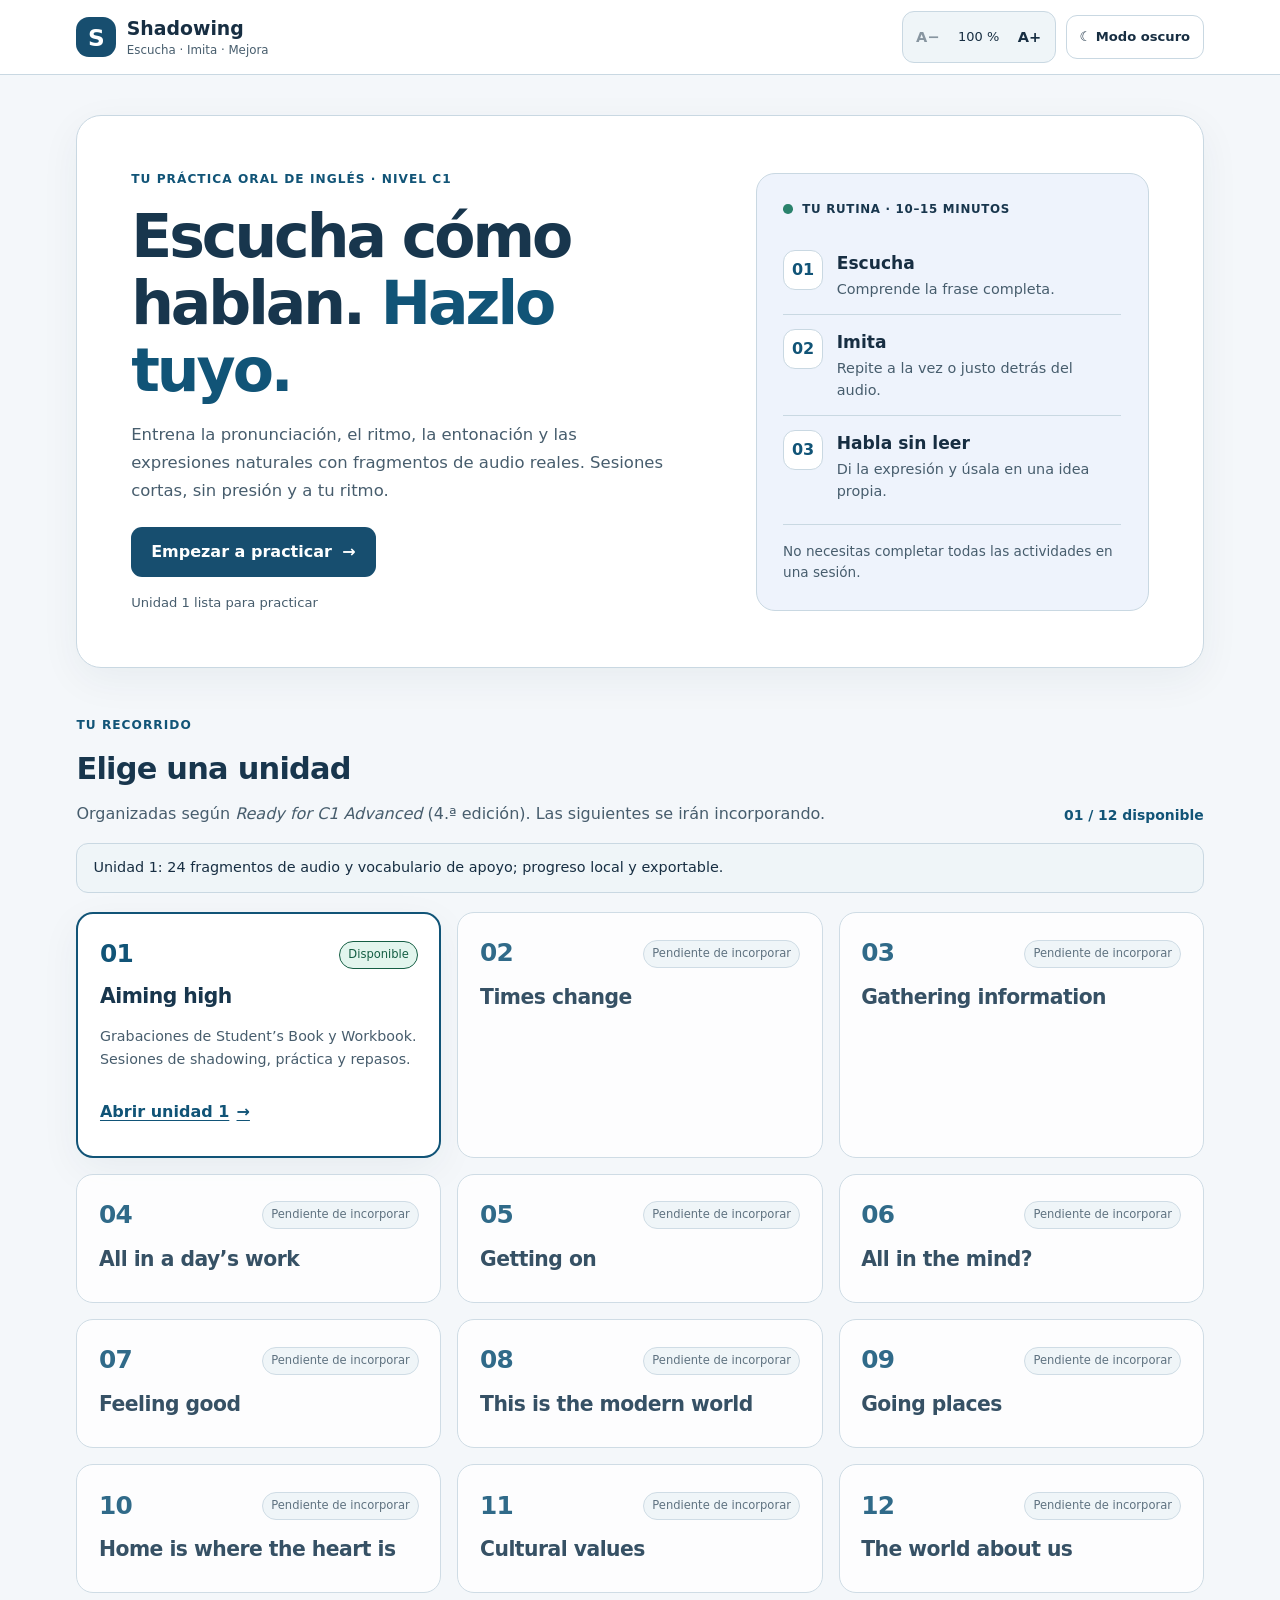
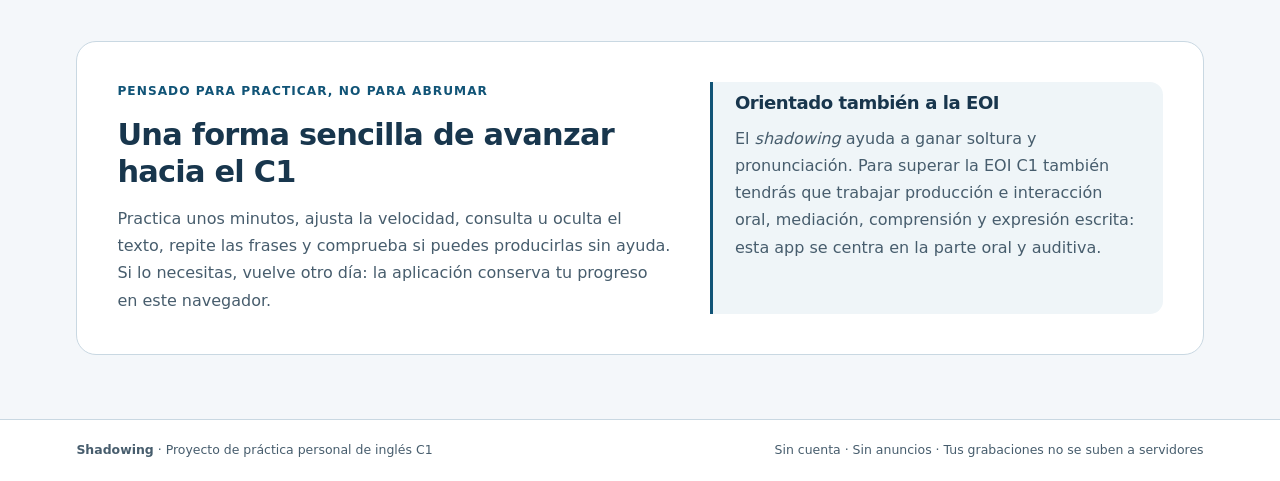
==== commit f947118f: "Add files via upload" ====
--- a/index.html
+++ b/index.html
@@ -1,192 +1,101 @@
-<!doctype html><html lang="es"><head><meta charset="utf-8"><meta name="viewport" content="width=device-width,initial-scale=1"><meta name="color-scheme" content="light"><title>English C1 Academy | Unit 1 · Vocabulary & Shadowing</title><style>:root{--navy:#173b58;--ink:#183347;--muted:#566e7f;--bg:#f7f9fb;--line:#dbe5eb;--light:#edf5f9;--accent:#14648b;--correct:#17694e;--error:#a04230;--focus:#f6ab51;font-family:system-ui,-apple-system,'Segoe UI',Roboto,Arial,sans-serif;color:var(--ink);background:var(--bg);line-height:1.55}*{box-sizing:border-box}body{margin:0}button,input,select,textarea{font:inherit}button{cursor:pointer}button:disabled{opacity:.48;cursor:not-allowed}button:focus-visible,input:focus-visible,select:focus-visible,textarea:focus-visible,summary:focus-visible{outline:3px solid var(--focus);outline-offset:3px}button,input,textarea,select{max-width:100%}button{min-height:40px}.skip{position:absolute;top:-100px;left:16px;background:#fff;color:#111;padding:12px;z-index:100}.skip:focus{top:16px}header{background:var(--navy);color:white}header .header-in{max-width:1100px;margin:auto;padding:17px 25px;display:flex;align-items:center;justify-content:space-between;gap:16px}.brand{font-weight:760;display:flex;align-items:center;gap:10px;letter-spacing:-.01em}.symbol{width:35px;height:35px;border-radius:11px;display:grid;place-items:center;background:#d2e9f6;color:#103b57;font-size:1.15rem;font-weight:900}.brand small{display:block;font-size:.78rem;opacity:.82;font-weight:450;letter-spacing:normal}.course{font-size:.83rem;color:#d6e5ed}.shell{max-width:1100px;margin:auto;padding:0 24px 70px}.intro{margin:30px 0 19px}.kicker{font-size:.77rem;letter-spacing:.07em;text-transform:uppercase;color:#446b82;font-weight:730}h1{font-size:clamp(1.7rem,4vw,2.1rem);line-height:1.23;letter-spacing:-.035em;margin:5px 0 7px}h2{font-size:1.32rem;line-height:1.25;letter-spacing:-.02em;margin:0 0 8px}h3{font-size:1.04rem;line-height:1.4;margin:0 0 9px}p{margin:0 0 11px}p:last-child{margin-bottom:0}.muted,.small{color:var(--muted)}.small{font-size:.87rem}.tiny{font-size:.77rem;color:var(--muted)}.tabs{display:grid;grid-template-columns:repeat(5,minmax(0,1fr));border:1px solid var(--line);background:white;border-radius:13px;overflow:hidden;margin:0 0 22px}.tabs button{border:0;border-right:1px solid var(--line);background:white;color:#456174;min-height:58px;padding:8px 5px;font-weight:650;font-size:.86rem}.tabs button:last-child{border-right:0}.tabs button[aria-current=page]{background:#e6f2f8;color:#113d59;box-shadow:inset 0 -3px #176c95}.tabs button .num{display:block;font-size:.7rem;font-weight:500}.panel{border:1px solid var(--line);background:white;border-radius:15px;padding:25px;margin:0 0 16px;box-shadow:0 1px 1px #1639540b}.toprow,.row{display:flex;align-items:center;justify-content:space-between;gap:12px}.row{flex-wrap:wrap}.alignstart{align-items:flex-start}.count{white-space:nowrap;color:var(--muted);font-weight:650;font-size:.84rem}.controls{display:flex;gap:9px;flex-wrap:wrap;align-items:center}.btn{border:1px solid #b7cdd9;border-radius:10px;background:white;color:#204d66;padding:9px 14px;font-weight:650;min-height:42px;display:inline-flex;gap:7px;align-items:center;justify-content:center;text-decoration:none}.btn:hover{background:#f0f7fb}.btn.primary{background:var(--navy);color:white;border-color:var(--navy)}.btn.primary:hover{background:#265878}.btn.good{background:#edf8f3;border-color:#a5cab8;color:var(--correct)}.btn.sm{min-height:36px;padding:6px 11px;font-size:.86rem}.btn[aria-pressed=true],.mode-btn[aria-pressed=true]{background:#dceff8;border-color:#5a93b0;color:#103d58}.nextline{display:flex;justify-content:space-between;flex-wrap:wrap;gap:10px;margin-top:19px;padding-top:16px;border-top:1px solid var(--line)}.selectedSummary{padding:12px 14px;background:#eaf5fb;border-radius:10px;margin:16px 0;display:flex;justify-content:space-between;gap:8px;align-items:center;flex-wrap:wrap}.selectedSummary strong{font-size:.96rem}.wordlist{margin-top:15px}.group{margin:19px 0 0}.group h3{font-size:.83rem;color:#496a80;margin:0 0 8px;text-transform:uppercase;letter-spacing:.035em}.word-row{padding:7px 10px;display:flex;align-items:center;gap:11px;border-bottom:1px solid #edf1f3;min-height:45px}.word-row:hover{background:#fafcfd}.word-row:has(input:checked){background:#f0f7fa}.word-row input{width:19px;height:19px;flex:none;accent-color:#166286}.wordtext{display:flex;flex-direction:column;min-width:0}.wordtext strong{font-weight:650}.wordtext span{font-size:.82rem;color:var(--muted)}.word-row .daily{margin-left:auto;color:#1f617b;white-space:nowrap;font-size:.76rem} .section-rule{height:1px;background:var(--line);margin:22px 0}.modes{display:flex;gap:7px;flex-wrap:wrap;margin:14px 0}.modes button{padding:8px 12px;min-height:39px}.flash{border:1.5px solid #a7c2d2;border-radius:14px;background:linear-gradient(135deg,#f6fbfe,#eaf3f8);width:100%;min-height:225px;text-align:center;padding:25px;display:flex;flex-direction:column;justify-content:center;align-items:center;color:var(--ink)}.flash .label{font-size:.78rem;color:#4b6e82;letter-spacing:.035em}.flash .answer{font-size:clamp(1.25rem,3vw,1.8rem);font-weight:730;line-height:1.32;margin:14px 0}.flash .hint{font-size:.87rem;color:#577184}.flash.turned{background:#edf7f2;border-color:#9ac9b2}.focuscard{max-width:690px;margin:0 auto}.feedback{padding:12px 14px;border-radius:10px;background:#edf6fa;margin:12px 0;color:#284e65}.feedback.good{background:#ecf7f1;color:#18543f}.feedback.bad{background:#fff4f0;color:#873e2e}.example{padding:10px 12px;border-left:3px solid #9bbdcd;margin:11px 0 0;background:#f8fbfd;font-size:.94rem}.field{border:1px solid #a8bbc9;border-radius:9px;padding:10px 12px;width:100%;background:#fff;color:var(--ink);min-height:44px}.answerbox{display:flex;gap:9px;margin:12px 0;align-items:center}.answerbox .field{flex:1}.question{font-size:1.17rem;font-weight:700;margin:15px 0}.options{display:grid;gap:8px;margin-top:12px}.options button{text-align:left;justify-content:flex-start}.options button[aria-pressed=true]{background:#dfedf7}.matching{display:grid;grid-template-columns:1fr 1fr;gap:15px}.matching .mcolumn{display:grid;gap:8px;align-content:start}.matching button{text-align:left;min-height:54px;justify-content:flex-start}.matching button.matched{background:#ebf8f1;border-color:#a3c7b5;color:#255f46;opacity:.7}.matching button.active{background:#e1f1fa;border-color:#2a789b}.helpnote{background:#f1f6f9;border-radius:10px;padding:11px 14px;margin:12px 0;font-size:.91rem}.none{border:1px dashed #c4d5de;border-radius:12px;padding:26px;text-align:center;background:#fbfdfe;color:#567282;margin-top:12px}.shadow-top{display:flex;align-items:center;justify-content:space-between;gap:10px;flex-wrap:wrap;margin:16px 0}.shadowlist{display:grid;gap:11px;margin-top:14px}.clip{border:1px solid var(--line);padding:16px;border-radius:12px;background:white}.clip.today{border-left:4px solid #257699;padding-left:13px}.clip.playing{background:#eef7fb;border-color:#94bfd5}.cliphead{display:flex;justify-content:space-between;align-items:start;gap:8px}.cliphead strong{font-size:1.06rem}.source{display:block;color:var(--muted);font-size:.76rem;margin-top:2px}.clip .meaning{color:#546b79;font-size:.86rem}.cue{text-align:left;background:#f6f9fb;border-left:3px solid #c9dae4;border-radius:0 7px 7px 0;padding:10px 12px;margin:10px 0 12px;color:#29495d;font-size:.93rem;line-height:1.55}.cue mark{background:#ffedaa;border-radius:3px;padding:1px 2px;color:#30392d;font-weight:750}.cliptools{display:flex;align-items:center;gap:8px;flex-wrap:wrap}.listenstatus{margin:10px 0;background:#eaf4fa;border-radius:10px;padding:11px 14px;font-size:.9rem}.playCount{font-size:.77rem;color:#477287;margin-left:auto}.speakingwords{display:flex;flex-wrap:wrap;gap:9px;margin:18px 0}.speakword{border:1px solid #bfd4df;border-radius:10px;padding:8px 11px;background:#f6fafc;display:flex;flex-direction:column;gap:1px}.speakword strong{font-size:.93rem}.speakword span{color:#5c7483;font-size:.8rem}.prompt{background:#f0f6fa;border-radius:12px;padding:19px;margin:15px 0;font-size:1.17rem;font-weight:650;line-height:1.5;color:#1d4056}.timer{font-variant-numeric:tabular-nums;font-size:2.2rem;font-weight:760;margin:9px 0}.checkbox-chips{display:flex;flex-wrap:wrap;gap:9px}.checkbox-chips label{border:1px solid #cedde4;border-radius:9px;padding:7px 10px;display:flex;gap:7px;align-items:center;font-size:.87rem}.checkbox-chips input{width:17px;height:17px;accent-color:#17658a}.testline{background:#eef5f9;padding:13px;border-radius:10px;margin:13px 0}.progressbar{height:9px;background:#e6edf1;border-radius:99px;overflow:hidden;margin:11px 0}.progressbar span{height:100%;background:#23799f;display:block}.stats{display:grid;grid-template-columns:repeat(4,1fr);gap:10px;margin:16px 0}.stat{border:1px solid var(--line);border-radius:10px;padding:13px;text-align:center}.stat strong{display:block;font-size:1.7rem;line-height:1.3}.stat span{font-size:.79rem;color:var(--muted)}.footer{color:#657d8d;text-align:center;font-size:.78rem;margin:32px 0 5px}.toast{padding:8px 12px;font-size:.87rem;min-height:24px;color:#1c607d}.kickerTitle{margin:18px 0 7px;color:#4c7185;font-weight:700;font-size:.84rem}.hidden,[hidden]{display:none!important}select.field{width:auto}textarea.field{min-height:110px;resize:vertical}audio{width:100%}@media(max-width:680px){.shell{padding:0 13px 45px}header .header-in{padding:13px 15px}.course{display:none}.intro{margin:22px 6px 16px}.panel{padding:17px 14px}.tabs button{font-size:.71rem;min-height:57px;padding:6px 2px}.tabs button .num{font-size:.65rem}.selectedSummary{align-items:start}.toprow{align-items:start}.stats{grid-template-columns:1fr 1fr}.matching{gap:7px}.matching button{font-size:.8rem;padding:8px}.clip{padding:12px}.clip.today{padding-left:9px}.cliphead{display:block}.cliptools .btn{font-size:.79rem;padding:7px 9px}.playCount{margin-left:0}.answerbox{flex-direction:column;align-items:stretch}}@media(prefers-reduced-motion:reduce){html{scroll-behavior:auto}}
-.listToggle{display:block;cursor:pointer;border:1px solid #c2d6e1;border-radius:10px;padding:11px 14px;font-weight:700;color:#20546f;background:#f8fcfe;list-style:revert}.listToggle:hover{background:#ecf6fb}details[open]>.listToggle{background:#e7f2f8}.speakingwords{margin:13px 0}
+<!DOCTYPE html>
 
-/* Expanded vocabulary drawer: explicit control, never an implicit <details> toggle. */
-.word-toggle{margin-top:10px;width:100%;justify-content:space-between;text-align:left;background:#f5fafc}
-.vocabChooser{border:1px solid var(--line);border-radius:11px;background:#fbfdff;padding:15px;margin:9px 0 4px}
-.library-toolbar{display:grid;grid-template-columns:1fr minmax(190px,260px);gap:11px;margin-bottom:10px}
-.library-toolbar label{display:grid;gap:5px}
-.library-toolbar select.field{width:100%}
-.word-row strong{line-height:1.35}
-.wordlist{max-height:440px;overflow-y:auto;border-top:1px solid var(--line);overscroll-behavior:contain}
-.wordtext span{max-width:65ch}
-.helpnote .speakingwords{margin:6px 0}
-@media(max-width:660px){.library-toolbar{grid-template-columns:1fr}.wordlist{max-height:52vh}.word-toggle{font-size:.87rem}}
+<html lang="es"><head><meta charset="utf-8"/><meta content="width=device-width, initial-scale=1" name="viewport"/>
+<meta content="light dark" name="color-scheme"/><meta content="#193c5c" name="theme-color"/>
+<title>Shadowing · Practica tu inglés C1</title>
+<meta content="Entrenamiento de shadowing con audios reales y práctica oral para reforzar la fluidez y pronunciación en inglés C1." name="description"/>
+<link href="assets/app.css" rel="stylesheet"/><script defer="" src="assets/settings.js"></script><script defer="" src="assets/home.js"></script>
+</head><body class="home-page"><a class="skip" href="#main">Saltar al contenido principal</a>
+<header class="site-header"><div class="header-inner"><a aria-label="Shadowing, inicio" class="brand brand-link" href="index.html"><span aria-hidden="true" class="symbol">S</span><span>Shadowing<small>Escucha · Imita · Mejora</small></span></a><div aria-label="Ajustes de visualización" class="settings" role="group">
+<div aria-label="Tamaño del texto" class="font-settings" role="group">
+<button aria-label="Reducir tamaño del texto" class="icon-button" data-font-dec="" title="Reducir tamaño del texto" type="button">A−</button>
+<output aria-label="Tamaño del texto" data-font-level="">100 %</output>
+<button aria-label="Aumentar tamaño del texto" class="icon-button" data-font-inc="" title="Aumentar tamaño del texto" type="button">A+</button>
+</div>
+<button aria-pressed="false" class="theme-toggle" data-theme-toggle="" type="button">☾ Modo oscuro</button>
+</div></div></header>
+<main class="home-container" id="main">
+<section aria-labelledby="hero-title" class="home-hero"><div class="hero-copy"><p class="eyebrow">TU PRÁCTICA ORAL DE INGLÉS · NIVEL C1</p>
+<h1 id="hero-title">Escucha cómo hablan. <span>Hazlo tuyo.</span></h1>
+<p class="hero-lead">Entrena la pronunciación, el ritmo, la entonación y las expresiones naturales con fragmentos de audio reales. Sesiones cortas, sin presión y a tu ritmo.</p>
+<a class="button button-main" href="unit1.html">Empezar a practicar <span aria-hidden="true">→</span></a>
+<p class="hero-helper" id="daily-selection">Unidad 1 lista para practicar</p></div>
+<div aria-label="Método shadowing" class="hero-guide"><div class="guide-heading"><span aria-hidden="true" class="live-dot"></span> TU RUTINA · 10–15 MINUTOS</div>
+<ol class="guide-steps"><li><span aria-hidden="true">01</span><div><strong>Escucha</strong><p>Comprende la frase completa.</p></div></li><li><span aria-hidden="true">02</span><div><strong>Imita</strong><p>Repite a la vez o justo detrás del audio.</p></div></li><li><span aria-hidden="true">03</span><div><strong>Habla sin leer</strong><p>Di la expresión y úsala en una idea propia.</p></div></li></ol>
+<p class="guide-foot">No necesitas completar todas las actividades en una sesión.</p></div></section>
+<section aria-labelledby="units-title" class="unit-section" id="unidades"><div class="section-heading"><div><p class="eyebrow">TU RECORRIDO</p><h2 id="units-title">Elige una unidad</h2><p>Organizadas según <em>Ready for C1 Advanced</em> (4.ª edición). Las siguientes se irán incorporando.</p></div><p class="unit-counter">01 / 12 disponible</p></div>
+<p aria-live="polite" class="home-progress" id="unit-progress">Unidad 1: 24 fragmentos de audio y vocabulario de apoyo; progreso local y exportable.</p><div class="unit-grid"><article aria-labelledby="unit-1" class="unit-card unit-ready">
+<div class="unit-card-top"><span class="unit-number">01</span><span class="availability ready">Disponible</span></div>
+<h3 id="unit-1" lang="en">Aiming high</h3>
+<p>Grabaciones de Student’s Book y Workbook. Sesiones de shadowing, práctica y repasos.</p>
+<a class="unit-link" href="unit1.html">Abrir unidad 1 <span aria-hidden="true">→</span></a>
+</article>
+<article aria-labelledby="unit-2" class="unit-card unit-soon">
+<div class="unit-card-top"><span class="unit-number">02</span><span class="availability">Pendiente de incorporar</span></div>
+<h3 id="unit-2" lang="en">Times change</h3>
 
-/* Teaching preferences, deliberately compact. */
-.daily-settings{align-items:end;gap:12px;margin-top:9px;flex-wrap:wrap}
-.daily-settings label{display:inline-flex;align-items:center;gap:8px}
-.direction-line{display:flex;align-items:center;gap:10px;margin:12px 0 5px;font-size:.89rem;color:var(--muted);font-weight:650}
-.translation{margin:4px 0 12px;border-left:3px solid #aacddd;background:#f2f8fb;border-radius:0 8px 8px 0;padding:9px 12px}
-.translation summary{font-size:.87rem;cursor:pointer;color:#245a73;font-weight:650}
-.translation summary:focus-visible{outline:3px solid var(--focus);outline-offset:3px}
-.translation p{margin:8px 0 2px;font-size:.91rem;line-height:1.6;color:var(--ink)}
-@media(max-width:680px){.daily-settings label,.direction-line{flex-wrap:wrap}.direction-line .field{max-width:100%}}
-</style></head><body><a href="#main" class="skip">Saltar al contenido</a><header><div class="header-in"><div class="brand"><span class="symbol" aria-hidden="true">A</span><span>English C1 Academy<small>Speaking & Shadowing</small></span></div><span class="course">Unit 1 · Aiming high</span></div></header><div class="shell"><div class="intro"><div class="kicker">TU ENTRENAMIENTO · UNIT 1</div><h1>Aprende. Escucha. Habla.</h1><p class="small">Elige de 6 a 12 expresiones. Escucha su audio real cuando esté disponible, repite, habla y comprueba.</p></div><nav class="tabs" aria-label="Etapas del entrenamiento"><button data-tab="learn" data-title="Laboratorio" aria-current="page"><span class="num">01</span>Aprender</button><button data-tab="shadow" data-title="Shadowing"><span class="num">02</span>Shadowing</button><button data-tab="speak" data-title="Speaking"><span class="num">03</span>Speaking</button><button data-tab="check" data-title="Comprobación"><span class="num">04</span>Comprobar</button><button data-tab="progress" data-title="Progreso"><span class="num">05</span>Progreso</button></nav><main id="main" tabindex="-1"><div id="view"><section class="panel"><h2>Preparando el laboratorio…</h2><p>Si este mensaje no desaparece, recarga la página.</p></section></div><div id="status" class="toast" aria-live="polite"></div></main><p class="footer">English C1 Academy · Ready for C1 Advanced, Unit 1 · Grabaciones originales compartidas para estudio personal. Tus datos se guardan localmente.</p></div><div id="audioParking" hidden><audio id="originalAudio" controls preload="none" aria-label="Reproductor de los audios originales"></audio></div><script>(()=>{'use strict';
-const CARDS=[{"id":"sb-0-0","legacyIndex":0,"label":"come out on top","heard":"come out on top","meaning":"salir victorioso","example":"Our side came out on top after a demanding match.","usage":"come out on top","track":"sb","extract":0,"start":23.1,"end":30.9,"line":"Well, obviously I was gutted that the home team didn’t come out on top in the last game, but it wasn’t altogether a surprise.","section":"Student’s Book 1.1 · Extracto 1","audio":"audios/sb-0-0.mp3","duration":7.8,"turnText":"Well, obviously I was gutted that the home team didn’t come out on top in the last game, but it wasn’t altogether a surprise. There were three of them out there making their debut, and you could tell they were overawed by the occasion. Of course it was going to impact on the overall team performance. You can’t put the blame on the coaching staff. Look at their track record. Giving the novices a chance was a very poor decision on the part of the manager, and it backfired.","trackLabel":"Student’s Book · 1.1","group":"Audio original · SB","origin":"SB · audio 1.1","hasAudio":true,"sourceType":"audio"},{"id":"sb-0-1","legacyIndex":1,"label":"track record","heard":"track record","meaning":"trayectoria, historial de logros","example":"She has a strong track record in sport.","usage":"a track record of + -ing","track":"sb","extract":0,"start":39.6,"end":47.7,"line":"Look at their track record.","section":"Student’s Book 1.1 · Extracto 1","audio":"audios/sb-0-1.mp3","duration":8.1,"turnText":"Well, obviously I was gutted that the home team didn’t come out on top in the last game, but it wasn’t altogether a surprise. There were three of them out there making their debut, and you could tell they were overawed by the occasion. Of course it was going to impact on the overall team performance. You can’t put the blame on the coaching staff. Look at their track record. Giving the novices a chance was a very poor decision on the part of the manager, and it backfired.","trackLabel":"Student’s Book · 1.1","group":"Audio original · SB","origin":"SB · audio 1.1","hasAudio":true,"sourceType":"audio"},{"id":"sb-0-2","legacyIndex":2,"label":"backfire","heard":"it backfired","meaning":"salir mal; volverse en contra","example":"The decision backfired.","usage":"something backfires","track":"sb","extract":0,"start":45.3,"end":53.2,"line":"Giving the novices a chance was a very poor decision on the part of the manager, and it backfired.","section":"Student’s Book 1.1 · Extracto 1","audio":"audios/sb-0-2.mp3","duration":7.9,"turnText":"Well, obviously I was gutted that the home team didn’t come out on top in the last game, but it wasn’t altogether a surprise. There were three of them out there making their debut, and you could tell they were overawed by the occasion. Of course it was going to impact on the overall team performance. You can’t put the blame on the coaching staff. Look at their track record. Giving the novices a chance was a very poor decision on the part of the manager, and it backfired.","trackLabel":"Student’s Book · 1.1","group":"Audio original · SB","origin":"SB · audio 1.1","hasAudio":true,"sourceType":"audio"},{"id":"sb-0-3","legacyIndex":3,"label":"primary motivation","heard":"primary motivation","meaning":"motivación principal","example":"My primary motivation is to keep learning.","usage":"primary motivation for + -ing","track":"sb","extract":0,"start":78.2,"end":85.0,"line":"That shouldn’t be their primary motivation.","section":"Student’s Book 1.1 · Extracto 1","audio":"audios/sb-0-3.mp3","duration":6.8,"turnText":"That’s what it looks like, certainly from the outside. A shame, because between them, they’ve inspired a generation, no question. You have to wonder whether the newspapers are just stirring things up, but if these players are quitting and going overseas for the big bucks, that’s extremely disappointing. That shouldn’t be their primary motivation.","trackLabel":"Student’s Book · 1.1","group":"Audio original · SB","origin":"SB · audio 1.1","hasAudio":true,"sourceType":"audio"},{"id":"sb-1-0","legacyIndex":4,"label":"get a kick out of","heard":"get a kick out of","meaning":"disfrutar mucho con algo","example":"I get a kick out of solving problems.","usage":"get a kick out of + -ing","track":"sb","extract":1,"start":106.9,"end":115.1,"line":"But sure, just for a moment, I guess we did get a kick out of it … that people had voted for us.","section":"Student’s Book 1.1 · Extracto 2","audio":"audios/sb-1-0.mp3","duration":8.2,"turnText":"Well, when we were nominated for the award, we were on tour, and the travelling had been fairly tough on us. I was just thinking, ‘I need a break from this’. But sure, just for a moment, I guess we did get a kick out of it … that people had voted for us. I mean, we were up for the same award as some really big names. Legends. But we’ve consistently used our music to attack capitalism, so how could we justify going to something sponsored by the corporate world?","trackLabel":"Student’s Book · 1.1","group":"Audio original · SB","origin":"SB · audio 1.1","hasAudio":true,"sourceType":"audio"},{"id":"sb-1-1","legacyIndex":5,"label":"look at life from a different angle","heard":"look at life from a different angle","meaning":"ver la vida desde otra perspectiva","example":"Travel helps me look at life from a different angle.","usage":"look at life from a different angle","track":"sb","extract":1,"start":131.8,"end":141.3,"line":"Well, the lyrics, I hope, will get some people thinking – maybe get them to look at life from a different angle.","section":"Student’s Book 1.1 · Extracto 2","audio":"audios/sb-1-1.mp3","duration":9.5,"turnText":"Well, the lyrics, I hope, will get some people thinking – maybe get them to look at life from a different angle. But do I think we can change society? We’re not so egotistical as to think we can do that. Seriously, I’d rather we keep a low profile, and get on with making decent music people can connect with. Some groups might have a burning ambition to be on top – to get maximum publicity. If that’s the way they want to go, good luck to them.","trackLabel":"Student’s Book · 1.1","group":"Audio original · SB","origin":"SB · audio 1.1","hasAudio":true,"sourceType":"audio"},{"id":"sb-1-2","legacyIndex":6,"label":"keep a low profile","heard":"keep a low profile","meaning":"mantener un perfil discreto","example":"He decided to keep a low profile.","usage":"keep a low profile","track":"sb","extract":1,"start":141.4,"end":149.8,"line":"Seriously, I’d rather we keep a low profile, and get on with making decent music people can connect with.","section":"Student’s Book 1.1 · Extracto 2","audio":"audios/sb-1-2.mp3","duration":8.4,"turnText":"Well, the lyrics, I hope, will get some people thinking – maybe get them to look at life from a different angle. But do I think we can change society? We’re not so egotistical as to think we can do that. Seriously, I’d rather we keep a low profile, and get on with making decent music people can connect with. Some groups might have a burning ambition to be on top – to get maximum publicity. If that’s the way they want to go, good luck to them.","trackLabel":"Student’s Book · 1.1","group":"Audio original · SB","origin":"SB · audio 1.1","hasAudio":true,"sourceType":"audio"},{"id":"sb-1-3","legacyIndex":7,"label":"a burning ambition","heard":"a burning ambition","meaning":"una ambición intensa","example":"She has a burning ambition to succeed.","usage":"a burning ambition to + infinitive","track":"sb","extract":1,"start":148.0,"end":156.4,"line":"Some groups might have a burning ambition to be on top – to get maximum publicity.","section":"Student’s Book 1.1 · Extracto 2","audio":"audios/sb-1-3.mp3","duration":8.4,"turnText":"Well, the lyrics, I hope, will get some people thinking – maybe get them to look at life from a different angle. But do I think we can change society? We’re not so egotistical as to think we can do that. Seriously, I’d rather we keep a low profile, and get on with making decent music people can connect with. Some groups might have a burning ambition to be on top – to get maximum publicity. If that’s the way they want to go, good luck to them.","trackLabel":"Student’s Book · 1.1","group":"Audio original · SB","origin":"SB · audio 1.1","hasAudio":true,"sourceType":"audio"},{"id":"sb-2-0","legacyIndex":8,"label":"call it quits","heard":"call it quits","meaning":"dejarlo; dar por terminado","example":"We decided to call it quits.","usage":"call it quits","track":"sb","extract":2,"start":179.7,"end":187.7,"line":"But to be honest, I only made it to 35, and then I had to call it quits, because, you know, I was absolutely starving and I was about to pass out.","section":"Student’s Book 1.1 · Extracto 3","audio":"audios/sb-2-0.mp3","duration":8.0,"turnText":"You can have water. But to be honest, I only made it to 35, and then I had to call it quits, because, you know, I was absolutely starving and I was about to pass out. But no-one’s giving me a hard time about it. And I think my sponsors might all pay up anyway. Next year, I’ll definitely take up the challenge again and see it through to the end. I don’t really see it as a failure – more like a practice run. Anyway, what about you?","trackLabel":"Student’s Book · 1.1","group":"Audio original · SB","origin":"SB · audio 1.1","hasAudio":true,"sourceType":"audio"},{"id":"sb-2-1","legacyIndex":9,"label":"give someone a hard time","heard":"giving me a hard time","meaning":"criticar o poner dificultades a alguien","example":"Don’t give him a hard time for trying.","usage":"give someone a hard time about / for","track":"sb","extract":2,"start":185.5,"end":194.0,"line":"But no-one’s giving me a hard time about it.","section":"Student’s Book 1.1 · Extracto 3","audio":"audios/sb-2-1.mp3","duration":8.5,"turnText":"You can have water. But to be honest, I only made it to 35, and then I had to call it quits, because, you know, I was absolutely starving and I was about to pass out. But no-one’s giving me a hard time about it. And I think my sponsors might all pay up anyway. Next year, I’ll definitely take up the challenge again and see it through to the end. I don’t really see it as a failure – more like a practice run. Anyway, what about you?","trackLabel":"Student’s Book · 1.1","group":"Audio original · SB","origin":"SB · audio 1.1","hasAudio":true,"sourceType":"audio"},{"id":"sb-2-2","legacyIndex":10,"label":"see something through","heard":"see it through","meaning":"llevar algo hasta el final","example":"She promised to see the project through.","usage":"separable: see it through","track":"sb","extract":2,"start":193.8,"end":202.1,"line":"Next year, I’ll definitely take up the challenge again and see it through to the end.","section":"Student’s Book 1.1 · Extracto 3","audio":"audios/sb-2-2.mp3","duration":8.3,"turnText":"You can have water. But to be honest, I only made it to 35, and then I had to call it quits, because, you know, I was absolutely starving and I was about to pass out. But no-one’s giving me a hard time about it. And I think my sponsors might all pay up anyway. Next year, I’ll definitely take up the challenge again and see it through to the end. I don’t really see it as a failure – more like a practice run. Anyway, what about you?","trackLabel":"Student’s Book · 1.1","group":"Audio original · SB","origin":"SB · audio 1.1","hasAudio":true,"sourceType":"audio"},{"id":"sb-2-3","legacyIndex":11,"label":"go the distance","heard":"go the distance","meaning":"aguantar hasta el final","example":"They managed to go the distance.","usage":"go the distance","track":"sb","extract":2,"start":216.8,"end":224.9,"line":"It was just as hard for me to do without my phone as it was for you to give up food – and at least I managed to go the distance.","section":"Student’s Book 1.1 · Extracto 3","audio":"audios/sb-2-3.mp3","duration":8.1,"turnText":"Look, I raised over €100. And every little helps. It was just as hard for me to do without my phone as it was for you to give up food – and at least I managed to go the distance. I suppose I did have access to my tablet – but that’s beside the point.","trackLabel":"Student’s Book · 1.1","group":"Audio original · SB","origin":"SB · audio 1.1","hasAudio":true,"sourceType":"audio"},{"id":"wb-0-0","legacyIndex":12,"label":"overnight success","heard":"overnight success","meaning":"éxito repentino","example":"She was seen as an overnight success.","usage":"an overnight success","track":"wb","extract":0,"start":29.9,"end":38.3,"line":"Maybe I’ll be an overnight success!","section":"Workbook 1 · Extracto 1","audio":"audios/wb-0-0.mp3","duration":8.4,"turnText":"I mean, I must have sent out loads of applications, dozens of them, I’ve lost count, actually. It’s all been in the last few days, since we got our exam results, so it’ll be interesting to see what kind of response I get. Who knows – it might be better than I expect. Maybe I’ll be an overnight success! Because I have to admit, before I started applying, I was pretty apprehensive. But actually, once I got all my details and qualifications down, I reckon I come across quite well on paper. It’s the interviews that really worry me. I’m sure I’ll be offered something – but exactly what, that’s a different matter altogether.","trackLabel":"Workbook · 1","group":"Audio original · WB","origin":"WB · audio 1","hasAudio":true,"sourceType":"audio"},{"id":"wb-0-1","legacyIndex":13,"label":"come across well","heard":"come across quite well","meaning":"causar buena impresión","example":"He came across well in his interview.","usage":"come across + well / badly","track":"wb","extract":0,"start":41.7,"end":50.4,"line":"But actually, once I got all my details and qualifications down, I reckon I come across quite well on paper.","section":"Workbook 1 · Extracto 1","audio":"audios/wb-0-1.mp3","duration":8.7,"turnText":"I mean, I must have sent out loads of applications, dozens of them, I’ve lost count, actually. It’s all been in the last few days, since we got our exam results, so it’ll be interesting to see what kind of response I get. Who knows – it might be better than I expect. Maybe I’ll be an overnight success! Because I have to admit, before I started applying, I was pretty apprehensive. But actually, once I got all my details and qualifications down, I reckon I come across quite well on paper. It’s the interviews that really worry me. I’m sure I’ll be offered something – but exactly what, that’s a different matter altogether.","trackLabel":"Workbook · 1","group":"Audio original · WB","origin":"WB · audio 1","hasAudio":true,"sourceType":"audio"},{"id":"wb-0-2","legacyIndex":14,"label":"put off doing something","heard":"put off applying","meaning":"posponer o aplazar algo","example":"I put off applying for the job.","usage":"put off + noun / -ing; put it off","track":"wb","extract":0,"start":54.1,"end":62.4,"line":"To be honest, I’ve put off applying for anything.","section":"Workbook 1 · Extracto 1","audio":"audios/wb-0-2.mp3","duration":8.3,"turnText":"To be honest, I’ve put off applying for anything. I visited lots of websites and saw a few positions that I was qualified for but realised my heart just wasn’t in it. What I really want to do is carry on with this, you know, take it to the next level, do a postgrad or something. I reckon if I do that, eventually it’ll lead to the kind of job that allows me to work abroad. And now Dad’s been bought out of the firm, I really think it’s my best option.","trackLabel":"Workbook · 1","group":"Audio original · WB","origin":"WB · audio 1","hasAudio":true,"sourceType":"audio"},{"id":"wb-0-3","legacyIndex":15,"label":"take something to the next level","heard":"take it to the next level","meaning":"llevar algo a otro nivel","example":"She wants to take her skills to the next level.","usage":"take it to the next level","track":"wb","extract":0,"start":66.8,"end":75.5,"line":"What I really want to do is carry on with this, you know, take it to the next level, do a postgrad or something.","section":"Workbook 1 · Extracto 1","audio":"audios/wb-0-3.mp3","duration":8.7,"turnText":"To be honest, I’ve put off applying for anything. I visited lots of websites and saw a few positions that I was qualified for but realised my heart just wasn’t in it. What I really want to do is carry on with this, you know, take it to the next level, do a postgrad or something. I reckon if I do that, eventually it’ll lead to the kind of job that allows me to work abroad. And now Dad’s been bought out of the firm, I really think it’s my best option.","trackLabel":"Workbook · 1","group":"Audio original · WB","origin":"WB · audio 1","hasAudio":true,"sourceType":"audio"},{"id":"wb-1-0","legacyIndex":16,"label":"probe an idea","heard":"probe the speakers","meaning":"profundizar o indagar en una idea","example":"I wanted to probe the speaker’s argument.","usage":"probe + noun","track":"wb","extract":1,"start":105.8,"end":114.1,"line":"I’d have loved more time to probe the speakers, to draw them out on some of the ideas they’d put forward.","section":"Workbook 1 · Extracto 2","audio":"audios/wb-1-0.mp3","duration":8.3,"turnText":"I was pleasantly surprised I must say. You know, you go to some of these things and there are just hordes of people, all the best presentations are full. But the location was right this time – the rooms were all very large. And also the expertise on show was amazing – from all aspects of the industry. I just felt that it was a bit static, though, a bit passive. I’d have loved more time to probe the speakers, to draw them out on some of the ideas they’d put forward. It was a missed opportunity if you ask me.","trackLabel":"Workbook · 1","group":"Audio original · WB","origin":"WB · audio 1","hasAudio":true,"sourceType":"audio"},{"id":"wb-1-1","legacyIndex":17,"label":"draw someone out","heard":"draw them out","meaning":"conseguir que alguien se explaye","example":"A good interviewer can draw people out.","usage":"separable: draw them out","track":"wb","extract":1,"start":107.1,"end":115.0,"line":"I’d have loved more time to probe the speakers, to draw them out on some of the ideas they’d put forward.","section":"Workbook 1 · Extracto 2","audio":"audios/wb-1-1.mp3","duration":7.9,"turnText":"I was pleasantly surprised I must say. You know, you go to some of these things and there are just hordes of people, all the best presentations are full. But the location was right this time – the rooms were all very large. And also the expertise on show was amazing – from all aspects of the industry. I just felt that it was a bit static, though, a bit passive. I’d have loved more time to probe the speakers, to draw them out on some of the ideas they’d put forward. It was a missed opportunity if you ask me.","trackLabel":"Workbook · 1","group":"Audio original · WB","origin":"WB · audio 1","hasAudio":true,"sourceType":"audio"},{"id":"wb-1-2","legacyIndex":18,"label":"agree up to a point","heard":"agree up to a point","meaning":"estar de acuerdo hasta cierto punto","example":"I agree up to a point, but I see a downside.","usage":"agree up to a point","track":"wb","extract":1,"start":112.8,"end":121.0,"line":"Yeah, I agree up to a point.","section":"Workbook 1 · Extracto 2","audio":"audios/wb-1-2.mp3","duration":8.2,"turnText":"Yeah, I agree up to a point. But I’ve never had a burning desire to hear people like Professor Walters speak. I decided long before the conference to give his presentation and several others a miss! In fact, when I first saw the schedule, I thought they might be overdoing it a bit and it’d be better to have a smaller, more select group of presenters. But now it’s all over, I think they got the mix about right. And quite often with conferences, a number of speakers pull out as the event approaches, but there wasn’t a single no-show this time, which was great.","trackLabel":"Workbook · 1","group":"Audio original · WB","origin":"WB · audio 1","hasAudio":true,"sourceType":"audio"},{"id":"wb-1-3","legacyIndex":19,"label":"give something a miss","heard":"give his presentation and several others a miss","meaning":"saltarse algo; decidir no asistir","example":"I decided to give the talk a miss.","usage":"give it a miss","track":"wb","extract":1,"start":120.6,"end":130.6,"line":"I decided long before the conference to give his presentation and several others a miss!","section":"Workbook 1 · Extracto 2","audio":"audios/wb-1-3.mp3","duration":10.0,"turnText":"Yeah, I agree up to a point. But I’ve never had a burning desire to hear people like Professor Walters speak. I decided long before the conference to give his presentation and several others a miss! In fact, when I first saw the schedule, I thought they might be overdoing it a bit and it’d be better to have a smaller, more select group of presenters. But now it’s all over, I think they got the mix about right. And quite often with conferences, a number of speakers pull out as the event approaches, but there wasn’t a single no-show this time, which was great.","trackLabel":"Workbook · 1","group":"Audio original · WB","origin":"WB · audio 1","hasAudio":true,"sourceType":"audio"},{"id":"wb-2-0","legacyIndex":20,"label":"out of keeping with","heard":"out of keeping with","meaning":"no encajar con; desentonar","example":"The building is out of keeping with the area.","usage":"out of keeping with + noun","track":"wb","extract":2,"start":167.2,"end":175.6,"line":"The emphasis on apartment blocks is questionable, though – it’s out of keeping with the city’s character.","section":"Workbook 1 · Extracto 3","audio":"audios/wb-2-0.mp3","duration":8.4,"turnText":"Up to a point, yeah. The emphasis on apartment blocks is questionable, though – it’s out of keeping with the city’s character. But otherwise, I was encouraged. Too often these sorts of long-term plans completely ignore the things that contribute most to quality of life – parks, playgrounds, pools. But there was lots of good detail on that sort of thing.","trackLabel":"Workbook · 1","group":"Audio original · WB","origin":"WB · audio 1","hasAudio":true,"sourceType":"audio"},{"id":"wb-2-1","legacyIndex":21,"label":"quality of life","heard":"quality of life","meaning":"calidad de vida","example":"Public parks improve quality of life.","usage":"improve / affect quality of life","track":"wb","extract":2,"start":177.9,"end":186.1,"line":"Too often these sorts of long-term plans completely ignore the things that contribute most to quality of life – parks, playgrounds, pools.","section":"Workbook 1 · Extracto 3","audio":"audios/wb-2-1.mp3","duration":8.2,"turnText":"Up to a point, yeah. The emphasis on apartment blocks is questionable, though – it’s out of keeping with the city’s character. But otherwise, I was encouraged. Too often these sorts of long-term plans completely ignore the things that contribute most to quality of life – parks, playgrounds, pools. But there was lots of good detail on that sort of thing.","trackLabel":"Workbook · 1","group":"Audio original · WB","origin":"WB · audio 1","hasAudio":true,"sourceType":"audio"},{"id":"wb-2-2","legacyIndex":22,"label":"water down","heard":"water down","meaning":"diluir; debilitar una propuesta o idea","example":"They watered down their original plan.","usage":"separable: water it down","track":"wb","extract":2,"start":200.8,"end":208.7,"line":"But within the city itself I think it might water down our sense of who we are.","section":"Workbook 1 · Extracto 3","audio":"audios/wb-2-2.mp3","duration":7.9,"turnText":"Yeah, that’s true. But within the city itself I think it might water down our sense of who we are. And in the rest of the country, they’ll be pretty indifferent about these plans.","trackLabel":"Workbook · 1","group":"Audio original · WB","origin":"WB · audio 1","hasAudio":true,"sourceType":"audio"},{"id":"wb-2-3","legacyIndex":23,"label":"up to a point","heard":"Up to a point","meaning":"hasta cierto punto","example":"Up to a point, I agree with you.","usage":"up to a point","track":"wb","extract":2,"start":162.0,"end":170.2,"line":"Up to a point, yeah.","section":"Workbook 1 · Extracto 3","audio":"audios/wb-2-3.mp3","duration":8.2,"turnText":"Up to a point, yeah. The emphasis on apartment blocks is questionable, though – it’s out of keeping with the city’s character. But otherwise, I was encouraged. Too often these sorts of long-term plans completely ignore the things that contribute most to quality of life – parks, playgrounds, pools. But there was lots of good detail on that sort of thing.","trackLabel":"Workbook · 1","group":"Audio original · WB","origin":"WB · audio 1","hasAudio":true,"sourceType":"audio"},{"id":"v-achieve-success","label":"achieve success","heard":"achieve success","meaning":"alcanzar el éxito","example":"With patience, you can achieve success in a new field.","usage":"achieve success","track":"vocab","extract":-1,"start":null,"end":null,"line":"With patience, you can achieve success in a new field.","section":"SB · Challenge and achievement · SB p. 3 / WB wordlist p. 102","audio":null,"duration":null,"turnText":"","trackLabel":"SB · p. 3 / WB · wordlist p. 102","group":"SB · Challenge and achievement","origin":"SB","hasAudio":false,"sourceType":"libro","gapText":"achieve success"},{"id":"v-be-an-overnight-success","label":"be an overnight success","heard":"be an overnight success","meaning":"triunfar de la noche a la mañana","example":"It is unlikely to be an overnight success.","usage":"be an overnight success","track":"vocab","extract":-1,"start":null,"end":null,"line":"It is unlikely to be an overnight success.","section":"SB · Challenge and achievement · SB p. 3 / WB wordlist p. 102","audio":null,"duration":null,"turnText":"","trackLabel":"SB · p. 3 / WB · wordlist p. 102","group":"SB · Challenge and achievement","origin":"SB","hasAudio":false,"sourceType":"libro","gapText":"be an overnight success"},{"id":"v-costly-failure","label":"costly failure","heard":"costly failure","meaning":"fracaso costoso","example":"The project turned into a costly failure.","usage":"costly failure","track":"vocab","extract":-1,"start":null,"end":null,"line":"The project turned into a costly failure.","section":"SB · Challenge and achievement · SB p. 3 / WB wordlist p. 102","audio":null,"duration":null,"turnText":"","trackLabel":"SB · p. 3 / WB · wordlist p. 102","group":"SB · Challenge and achievement","origin":"SB","hasAudio":false,"sourceType":"libro","gapText":"costly failure"},{"id":"v-daunting-challenge","label":"daunting challenge","heard":"daunting challenge","meaning":"reto abrumador","example":"Learning to speak fluently can be a daunting challenge.","usage":"daunting challenge","track":"vocab","extract":-1,"start":null,"end":null,"line":"Learning to speak fluently can be a daunting challenge.","section":"SB · Challenge and achievement · SB p. 3 / WB wordlist p. 102","audio":null,"duration":null,"turnText":"","trackLabel":"SB · p. 3 / WB · wordlist p. 102","group":"SB · Challenge and achievement","origin":"SB","hasAudio":false,"sourceType":"libro","gapText":"daunting challenge"},{"id":"v-dismal-failure","label":"dismal failure","heard":"dismal failure","meaning":"fracaso rotundo","example":"Their first campaign was a dismal failure.","usage":"dismal failure","track":"vocab","extract":-1,"start":null,"end":null,"line":"Their first campaign was a dismal failure.","section":"SB · Challenge and achievement · SB p. 3 / WB wordlist p. 102","audio":null,"duration":null,"turnText":"","trackLabel":"SB · p. 3 / WB · wordlist p. 102","group":"SB · Challenge and achievement","origin":"SB","hasAudio":false,"sourceType":"libro","gapText":"dismal failure"},{"id":"v-end-in-failure","label":"end in failure","heard":"end in failure","meaning":"acabar en fracaso","example":"A rushed plan might end in failure.","usage":"end in failure","track":"vocab","extract":-1,"start":null,"end":null,"line":"A rushed plan might end in failure.","section":"SB · Challenge and achievement · SB p. 3 / WB wordlist p. 102","audio":null,"duration":null,"turnText":"","trackLabel":"SB · p. 3 / WB · wordlist p. 102","group":"SB · Challenge and achievement","origin":"SB","hasAudio":false,"sourceType":"libro","gapText":"end in failure"},{"id":"v-enjoy-success","label":"enjoy success","heard":"enjoy success","meaning":"tener éxito; disfrutar del éxito","example":"Some learners enjoy success after consistent practice.","usage":"enjoy success","track":"vocab","extract":-1,"start":null,"end":null,"line":"Some learners enjoy success after consistent practice.","section":"SB · Challenge and achievement · SB p. 3 / WB wordlist p. 102","audio":null,"duration":null,"turnText":"","trackLabel":"SB · p. 3 / WB · wordlist p. 102","group":"SB · Challenge and achievement","origin":"SB","hasAudio":false,"sourceType":"libro","gapText":"enjoy success"},{"id":"v-face-the-formidable-challenge-of","label":"face the formidable challenge of","heard":"face the formidable challenge of","meaning":"afrontar el enorme reto de","example":"Teachers face the formidable challenge of motivating every learner.","usage":"face the formidable challenge of","track":"vocab","extract":-1,"start":null,"end":null,"line":"Teachers face the formidable challenge of motivating every learner.","section":"SB · Challenge and achievement · SB p. 3 / WB wordlist p. 102","audio":null,"duration":null,"turnText":"","trackLabel":"SB · p. 3 / WB · wordlist p. 102","group":"SB · Challenge and achievement","origin":"SB","hasAudio":false,"sourceType":"libro","gapText":"face the formidable challenge of"},{"id":"v-fair-chance","label":"fair chance","heard":"fair chance","meaning":"posibilidad razonable","example":"Regular practice gives you a fair chance of improvement.","usage":"fair chance","track":"vocab","extract":-1,"start":null,"end":null,"line":"Regular practice gives you a fair chance of improvement.","section":"SB · Challenge and achievement · SB p. 3 / WB wordlist p. 102","audio":null,"duration":null,"turnText":"","trackLabel":"SB · p. 3 / WB · wordlist p. 102","group":"SB · Challenge and achievement","origin":"SB","hasAudio":false,"sourceType":"libro","gapText":"fair chance"},{"id":"v-fulfil-an-ambition","label":"fulfil an ambition","heard":"fulfil an ambition","meaning":"cumplir una ambición","example":"She hopes to fulfil an ambition to work overseas.","usage":"fulfil an ambition","track":"vocab","extract":-1,"start":null,"end":null,"line":"She hopes to fulfil an ambition to work overseas.","section":"SB · Challenge and achievement · SB p. 3 / WB wordlist p. 102","audio":null,"duration":null,"turnText":"","trackLabel":"SB · p. 3 / WB · wordlist p. 102","group":"SB · Challenge and achievement","origin":"SB","hasAudio":false,"sourceType":"libro","gapText":"fulfil an ambition"},{"id":"v-fully-qualified","label":"fully qualified","heard":"fully qualified","meaning":"plenamente cualificado","example":"You need to be fully qualified for that position.","usage":"fully qualified","track":"vocab","extract":-1,"start":null,"end":null,"line":"You need to be fully qualified for that position.","section":"SB · Challenge and achievement · SB p. 3 / WB wordlist p. 102","audio":null,"duration":null,"turnText":"","trackLabel":"SB · p. 3 / WB · wordlist p. 102","group":"SB · Challenge and achievement","origin":"SB","hasAudio":false,"sourceType":"libro","gapText":"fully qualified"},{"id":"v-great-success","label":"great success","heard":"great success","meaning":"gran éxito","example":"The campaign was a great success.","usage":"great success","track":"vocab","extract":-1,"start":null,"end":null,"line":"The campaign was a great success.","section":"SB · Challenge and achievement · SB p. 3 / WB wordlist p. 102","audio":null,"duration":null,"turnText":"","trackLabel":"SB · p. 3 / WB · wordlist p. 102","group":"SB · Challenge and achievement","origin":"SB","hasAudio":false,"sourceType":"libro","gapText":"great success"},{"id":"v-have-a-burning-ambition-to","label":"have a burning ambition to","heard":"have a burning ambition to","meaning":"tener un deseo ferviente de","example":"I have a burning ambition to master spoken English.","usage":"have a burning ambition to","track":"vocab","extract":-1,"start":null,"end":null,"line":"I have a burning ambition to master spoken English.","section":"SB · Challenge and achievement · SB p. 3 / WB wordlist p. 102","audio":null,"duration":null,"turnText":"","trackLabel":"SB · p. 3 / WB · wordlist p. 102","group":"SB · Challenge and achievement","origin":"SB","hasAudio":false,"sourceType":"libro","gapText":"have a burning ambition to"},{"id":"v-huge-success","label":"huge success","heard":"huge success","meaning":"gran éxito","example":"The launch was a huge success.","usage":"huge success","track":"vocab","extract":-1,"start":null,"end":null,"line":"The launch was a huge success.","section":"SB · Challenge and achievement · SB p. 3 / WB wordlist p. 102","audio":null,"duration":null,"turnText":"","trackLabel":"SB · p. 3 / WB · wordlist p. 102","group":"SB · Challenge and achievement","origin":"SB","hasAudio":false,"sourceType":"libro","gapText":"huge success"},{"id":"v-improve-motivation","label":"improve motivation","heard":"improve motivation","meaning":"mejorar la motivación","example":"Daily feedback can improve motivation.","usage":"improve motivation","track":"vocab","extract":-1,"start":null,"end":null,"line":"Daily feedback can improve motivation.","section":"SB · Challenge and achievement · SB p. 3 / WB wordlist p. 102","audio":null,"duration":null,"turnText":"","trackLabel":"SB · p. 3 / WB · wordlist p. 102","group":"SB · Challenge and achievement","origin":"SB","hasAudio":false,"sourceType":"libro","gapText":"improve motivation"},{"id":"v-increase-student-motivation","label":"increase student motivation","heard":"increase student motivation","meaning":"aumentar la motivación del alumnado","example":"Small achievements can increase student motivation.","usage":"increase student motivation","track":"vocab","extract":-1,"start":null,"end":null,"line":"Small achievements can increase student motivation.","section":"SB · Challenge and achievement · SB p. 3 / WB wordlist p. 102","audio":null,"duration":null,"turnText":"","trackLabel":"SB · p. 3 / WB · wordlist p. 102","group":"SB · Challenge and achievement","origin":"SB","hasAudio":false,"sourceType":"libro","gapText":"increase student motivation"},{"id":"v-jump-at-the-chance","label":"jump at the chance","heard":"jump at the chance","meaning":"aprovechar la oportunidad sin dudar","example":"I would jump at the chance to study abroad.","usage":"jump at the chance","track":"vocab","extract":-1,"start":null,"end":null,"line":"I would jump at the chance to study abroad.","section":"SB · Challenge and achievement · SB p. 3 / WB wordlist p. 102","audio":null,"duration":null,"turnText":"","trackLabel":"SB · p. 3 / WB · wordlist p. 102","group":"SB · Challenge and achievement","origin":"SB","hasAudio":false,"sourceType":"libro","gapText":"jump at the chance"},{"id":"v-lack-motivation","label":"lack motivation","heard":"lack motivation","meaning":"carecer de motivación","example":"Some learners lack motivation when progress is slow.","usage":"lack motivation","track":"vocab","extract":-1,"start":null,"end":null,"line":"Some learners lack motivation when progress is slow.","section":"SB · Challenge and achievement · SB p. 3 / WB wordlist p. 102","audio":null,"duration":null,"turnText":"","trackLabel":"SB · p. 3 / WB · wordlist p. 102","group":"SB · Challenge and achievement","origin":"SB","hasAudio":false,"sourceType":"libro","gapText":"lack motivation"},{"id":"v-leave-nothing-to-chance","label":"leave nothing to chance","heard":"leave nothing to chance","meaning":"no dejar nada al azar","example":"We should leave nothing to chance before the exam.","usage":"leave nothing to chance","track":"vocab","extract":-1,"start":null,"end":null,"line":"We should leave nothing to chance before the exam.","section":"SB · Challenge and achievement · SB p. 3 / WB wordlist p. 102","audio":null,"duration":null,"turnText":"","trackLabel":"SB · p. 3 / WB · wordlist p. 102","group":"SB · Challenge and achievement","origin":"SB","hasAudio":false,"sourceType":"libro","gapText":"leave nothing to chance"},{"id":"v-lifelong-ambition","label":"lifelong ambition","heard":"lifelong ambition","meaning":"ambición de toda la vida","example":"Learning languages has been my lifelong ambition.","usage":"lifelong ambition","track":"vocab","extract":-1,"start":null,"end":null,"line":"Learning languages has been my lifelong ambition.","section":"SB · Challenge and achievement · SB p. 3 / WB wordlist p. 102","audio":null,"duration":null,"turnText":"","trackLabel":"SB · p. 3 / WB · wordlist p. 102","group":"SB · Challenge and achievement","origin":"SB","hasAudio":false,"sourceType":"libro","gapText":"lifelong ambition"},{"id":"v-main-ambition","label":"main ambition","heard":"main ambition","meaning":"ambición principal","example":"My main ambition is to speak with confidence.","usage":"main ambition","track":"vocab","extract":-1,"start":null,"end":null,"line":"My main ambition is to speak with confidence.","section":"SB · Challenge and achievement · SB p. 3 / WB wordlist p. 102","audio":null,"duration":null,"turnText":"","trackLabel":"SB · p. 3 / WB · wordlist p. 102","group":"SB · Challenge and achievement","origin":"SB","hasAudio":false,"sourceType":"libro","gapText":"main ambition"},{"id":"v-major-challenge","label":"major challenge","heard":"major challenge","meaning":"gran reto","example":"Time management is a major challenge.","usage":"major challenge","track":"vocab","extract":-1,"start":null,"end":null,"line":"Time management is a major challenge.","section":"SB · Challenge and achievement · SB p. 3 / WB wordlist p. 102","audio":null,"duration":null,"turnText":"","trackLabel":"SB · p. 3 / WB · wordlist p. 102","group":"SB · Challenge and achievement","origin":"SB","hasAudio":false,"sourceType":"libro","gapText":"major challenge"},{"id":"v-meet-with-complete-failure","label":"meet with complete failure","heard":"meet with complete failure","meaning":"fracasar completamente","example":"The proposal might meet with complete failure.","usage":"meet with complete failure","track":"vocab","extract":-1,"start":null,"end":null,"line":"The proposal might meet with complete failure.","section":"SB · Challenge and achievement · SB p. 3 / WB wordlist p. 102","audio":null,"duration":null,"turnText":"","trackLabel":"SB · p. 3 / WB · wordlist p. 102","group":"SB · Challenge and achievement","origin":"SB","hasAudio":false,"sourceType":"libro","gapText":"meet with complete failure"},{"id":"v-new-challenge","label":"new challenge","heard":"new challenge","meaning":"nuevo reto","example":"I am ready for a new challenge.","usage":"new challenge","track":"vocab","extract":-1,"start":null,"end":null,"line":"I am ready for a new challenge.","section":"SB · Challenge and achievement · SB p. 3 / WB wordlist p. 102","audio":null,"duration":null,"turnText":"","trackLabel":"SB · p. 3 / WB · wordlist p. 102","group":"SB · Challenge and achievement","origin":"SB","hasAudio":false,"sourceType":"libro","gapText":"new challenge"},{"id":"v-poor-motivation","label":"poor motivation","heard":"poor motivation","meaning":"motivación escasa","example":"Poor motivation can slow down progress.","usage":"poor motivation","track":"vocab","extract":-1,"start":null,"end":null,"line":"Poor motivation can slow down progress.","section":"SB · Challenge and achievement · SB p. 3 / WB wordlist p. 102","audio":null,"duration":null,"turnText":"","trackLabel":"SB · p. 3 / WB · wordlist p. 102","group":"SB · Challenge and achievement","origin":"SB","hasAudio":false,"sourceType":"libro","gapText":"poor motivation"},{"id":"v-realise-an-ambition","label":"realise an ambition","heard":"realise an ambition","meaning":"hacer realidad una ambición","example":"It takes effort to realise an ambition.","usage":"realise an ambition","track":"vocab","extract":-1,"start":null,"end":null,"line":"It takes effort to realise an ambition.","section":"SB · Challenge and achievement · SB p. 3 / WB wordlist p. 102","audio":null,"duration":null,"turnText":"","trackLabel":"SB · p. 3 / WB · wordlist p. 102","group":"SB · Challenge and achievement","origin":"SB","hasAudio":false,"sourceType":"libro","gapText":"realise an ambition"},{"id":"v-resounding-success","label":"resounding success","heard":"resounding success","meaning":"éxito rotundo","example":"The event was a resounding success.","usage":"resounding success","track":"vocab","extract":-1,"start":null,"end":null,"line":"The event was a resounding success.","section":"SB · Challenge and achievement · SB p. 3 / WB wordlist p. 102","audio":null,"duration":null,"turnText":"","trackLabel":"SB · p. 3 / WB · wordlist p. 102","group":"SB · Challenge and achievement","origin":"SB","hasAudio":false,"sourceType":"libro","gapText":"resounding success"},{"id":"v-result-in-failure","label":"result in failure","heard":"result in failure","meaning":"resultar en fracaso","example":"Lack of preparation may result in failure.","usage":"result in failure","track":"vocab","extract":-1,"start":null,"end":null,"line":"Lack of preparation may result in failure.","section":"SB · Challenge and achievement · SB p. 3 / WB wordlist p. 102","audio":null,"duration":null,"turnText":"","trackLabel":"SB · p. 3 / WB · wordlist p. 102","group":"SB · Challenge and achievement","origin":"SB","hasAudio":false,"sourceType":"libro","gapText":"result in failure"},{"id":"v-rise-to-the-challenge","label":"rise to the challenge","heard":"rise to the challenge","meaning":"estar a la altura del reto","example":"We can rise to the challenge with proper support.","usage":"rise to the challenge","track":"vocab","extract":-1,"start":null,"end":null,"line":"We can rise to the challenge with proper support.","section":"SB · Challenge and achievement · SB p. 3 / WB wordlist p. 102","audio":null,"duration":null,"turnText":"","trackLabel":"SB · p. 3 / WB · wordlist p. 102","group":"SB · Challenge and achievement","origin":"SB","hasAudio":false,"sourceType":"libro","gapText":"rise to the challenge"},{"id":"v-second-chance","label":"second chance","heard":"second chance","meaning":"segunda oportunidad","example":"The training programme offered a second chance.","usage":"second chance","track":"vocab","extract":-1,"start":null,"end":null,"line":"The training programme offered a second chance.","section":"SB · Challenge and achievement · SB p. 3 / WB wordlist p. 102","audio":null,"duration":null,"turnText":"","trackLabel":"SB · p. 3 / WB · wordlist p. 102","group":"SB · Challenge and achievement","origin":"SB","hasAudio":false,"sourceType":"libro","gapText":"second chance"},{"id":"v-secret-ambition","label":"secret ambition","heard":"secret ambition","meaning":"ambición secreta","example":"My secret ambition is to write a novel.","usage":"secret ambition","track":"vocab","extract":-1,"start":null,"end":null,"line":"My secret ambition is to write a novel.","section":"SB · Challenge and achievement · SB p. 3 / WB wordlist p. 102","audio":null,"duration":null,"turnText":"","trackLabel":"SB · p. 3 / WB · wordlist p. 102","group":"SB · Challenge and achievement","origin":"SB","hasAudio":false,"sourceType":"libro","gapText":"secret ambition"},{"id":"v-slight-chance","label":"slight chance","heard":"slight chance","meaning":"escasa posibilidad","example":"There is only a slight chance of winning.","usage":"slight chance","track":"vocab","extract":-1,"start":null,"end":null,"line":"There is only a slight chance of winning.","section":"SB · Challenge and achievement · SB p. 3 / WB wordlist p. 102","audio":null,"duration":null,"turnText":"","trackLabel":"SB · p. 3 / WB · wordlist p. 102","group":"SB · Challenge and achievement","origin":"SB","hasAudio":false,"sourceType":"libro","gapText":"slight chance"},{"id":"v-stand-a-chance","label":"stand a chance","heard":"stand a chance","meaning":"tener alguna posibilidad","example":"You stand a chance if you prepare carefully.","usage":"stand a chance","track":"vocab","extract":-1,"start":null,"end":null,"line":"You stand a chance if you prepare carefully.","section":"SB · Challenge and achievement · SB p. 3 / WB wordlist p. 102","audio":null,"duration":null,"turnText":"","trackLabel":"SB · p. 3 / WB · wordlist p. 102","group":"SB · Challenge and achievement","origin":"SB","hasAudio":false,"sourceType":"libro","gapText":"stand a chance"},{"id":"v-strong-motivation","label":"strong motivation","heard":"strong motivation","meaning":"motivación sólida","example":"She has strong motivation to improve.","usage":"strong motivation","track":"vocab","extract":-1,"start":null,"end":null,"line":"She has strong motivation to improve.","section":"SB · Challenge and achievement · SB p. 3 / WB wordlist p. 102","audio":null,"duration":null,"turnText":"","trackLabel":"SB · p. 3 / WB · wordlist p. 102","group":"SB · Challenge and achievement","origin":"SB","hasAudio":false,"sourceType":"libro","gapText":"strong motivation"},{"id":"v-take-up-a-challenge","label":"take up a challenge","heard":"take up a challenge","meaning":"aceptar un reto","example":"I decided to take up a challenge outside my comfort zone.","usage":"take up a challenge","track":"vocab","extract":-1,"start":null,"end":null,"line":"I decided to take up a challenge outside my comfort zone.","section":"SB · Challenge and achievement · SB p. 3 / WB wordlist p. 102","audio":null,"duration":null,"turnText":"","trackLabel":"SB · p. 3 / WB · wordlist p. 102","group":"SB · Challenge and achievement","origin":"SB","hasAudio":false,"sourceType":"libro","gapText":"take up a challenge"},{"id":"v-total-failure","label":"total failure","heard":"total failure","meaning":"fracaso total","example":"The initial trial was a total failure.","usage":"total failure","track":"vocab","extract":-1,"start":null,"end":null,"line":"The initial trial was a total failure.","section":"SB · Challenge and achievement · SB p. 3 / WB wordlist p. 102","audio":null,"duration":null,"turnText":"","trackLabel":"SB · p. 3 / WB · wordlist p. 102","group":"SB · Challenge and achievement","origin":"SB","hasAudio":false,"sourceType":"libro","gapText":"total failure"},{"id":"v-committed-to-ing","label":"committed to + -ing","heard":"committed to + -ing","meaning":"comprometido con hacer algo","example":"I am committed to improving my speaking skills.","usage":"committed to + -ing","track":"vocab","extract":-1,"start":null,"end":null,"line":"I am committed to improving my speaking skills.","section":"SB · Speaking p. 2 · expressions for speculating and describing feelings","audio":null,"duration":null,"turnText":"","trackLabel":"SB · p. 2 · Speaking","group":"SB · Speaking: emociones y comparación","origin":"SB","hasAudio":false,"sourceType":"libro","gapText":"committed to"},{"id":"v-anxious-about","label":"anxious about","heard":"anxious about","meaning":"inquieto por","example":"She felt anxious about giving the presentation.","usage":"anxious about","track":"vocab","extract":-1,"start":null,"end":null,"line":"She felt anxious about giving the presentation.","section":"SB · Speaking p. 2 · expressions for speculating and describing feelings","audio":null,"duration":null,"turnText":"","trackLabel":"SB · p. 2 · Speaking","group":"SB · Speaking: emociones y comparación","origin":"SB","hasAudio":false,"sourceType":"libro","gapText":"anxious about"},{"id":"v-intent-on-ing","label":"intent on + -ing","heard":"intent on + -ing","meaning":"decidido a hacer algo","example":"He is intent on passing his final exam.","usage":"intent on + -ing","track":"vocab","extract":-1,"start":null,"end":null,"line":"He is intent on passing his final exam.","section":"SB · Speaking p. 2 · expressions for speculating and describing feelings","audio":null,"duration":null,"turnText":"","trackLabel":"SB · p. 2 · Speaking","group":"SB · Speaking: emociones y comparación","origin":"SB","hasAudio":false,"sourceType":"libro","gapText":"intent on"},{"id":"v-apprehensive-about","label":"apprehensive about","heard":"apprehensive about","meaning":"aprensivo ante","example":"I was apprehensive about taking on a new role.","usage":"apprehensive about","track":"vocab","extract":-1,"start":null,"end":null,"line":"I was apprehensive about taking on a new role.","section":"SB · Speaking p. 2 · expressions for speculating and describing feelings","audio":null,"duration":null,"turnText":"","trackLabel":"SB · p. 2 · Speaking","group":"SB · Speaking: emociones y comparación","origin":"SB","hasAudio":false,"sourceType":"libro","gapText":"apprehensive about"},{"id":"v-delighted-about","label":"delighted about","heard":"delighted about","meaning":"encantado con","example":"They were delighted about the final result.","usage":"delighted about","track":"vocab","extract":-1,"start":null,"end":null,"line":"They were delighted about the final result.","section":"SB · Speaking p. 2 · expressions for speculating and describing feelings","audio":null,"duration":null,"turnText":"","trackLabel":"SB · p. 2 · Speaking","group":"SB · Speaking: emociones y comparación","origin":"SB","hasAudio":false,"sourceType":"libro","gapText":"delighted about"},{"id":"v-in-good-spirits","label":"in good spirits","heard":"in good spirits","meaning":"de buen ánimo","example":"Despite the setbacks, the team was in good spirits.","usage":"in good spirits","track":"vocab","extract":-1,"start":null,"end":null,"line":"Despite the setbacks, the team was in good spirits.","section":"SB · Speaking p. 2 · expressions for speculating and describing feelings","audio":null,"duration":null,"turnText":"","trackLabel":"SB · p. 2 · Speaking","group":"SB · Speaking: emociones y comparación","origin":"SB","hasAudio":false,"sourceType":"libro","gapText":"in good spirits"},{"id":"v-on-edge-about","label":"on edge about","heard":"on edge about","meaning":"con los nervios de punta por","example":"We were on edge about the interview.","usage":"on edge about","track":"vocab","extract":-1,"start":null,"end":null,"line":"We were on edge about the interview.","section":"SB · Speaking p. 2 · expressions for speculating and describing feelings","audio":null,"duration":null,"turnText":"","trackLabel":"SB · p. 2 · Speaking","group":"SB · Speaking: emociones y comparación","origin":"SB","hasAudio":false,"sourceType":"libro","gapText":"on edge about"},{"id":"v-overjoyed","label":"overjoyed","heard":"overjoyed","meaning":"muy contento; exultante","example":"I was overjoyed when I received the news.","usage":"overjoyed","track":"vocab","extract":-1,"start":null,"end":null,"line":"I was overjoyed when I received the news.","section":"SB · Speaking p. 2 · expressions for speculating and describing feelings","audio":null,"duration":null,"turnText":"","trackLabel":"SB · p. 2 · Speaking","group":"SB · Speaking: emociones y comparación","origin":"SB","hasAudio":false,"sourceType":"libro","gapText":"overjoyed"},{"id":"v-focused-on","label":"focused on","heard":"focused on","meaning":"centrado en","example":"She remained focused on her goals.","usage":"focused on","track":"vocab","extract":-1,"start":null,"end":null,"line":"She remained focused on her goals.","section":"SB · Speaking p. 2 · expressions for speculating and describing feelings","audio":null,"duration":null,"turnText":"","trackLabel":"SB · p. 2 · Speaking","group":"SB · Speaking: emociones y comparación","origin":"SB","hasAudio":false,"sourceType":"libro","gapText":"focused on"},{"id":"v-tense-about","label":"tense about","heard":"tense about","meaning":"tenso por","example":"I felt tense about the approaching deadline.","usage":"tense about","track":"vocab","extract":-1,"start":null,"end":null,"line":"I felt tense about the approaching deadline.","section":"SB · Speaking p. 2 · expressions for speculating and describing feelings","audio":null,"duration":null,"turnText":"","trackLabel":"SB · p. 2 · Speaking","group":"SB · Speaking: emociones y comparación","origin":"SB","hasAudio":false,"sourceType":"libro","gapText":"tense about"},{"id":"v-thrilled-about","label":"thrilled about","heard":"thrilled about","meaning":"emocionado y entusiasmado","example":"He was thrilled about the opportunity.","usage":"thrilled about","track":"vocab","extract":-1,"start":null,"end":null,"line":"He was thrilled about the opportunity.","section":"SB · Speaking p. 2 · expressions for speculating and describing feelings","audio":null,"duration":null,"turnText":"","trackLabel":"SB · p. 2 · Speaking","group":"SB · Speaking: emociones y comparación","origin":"SB","hasAudio":false,"sourceType":"libro","gapText":"thrilled about"},{"id":"v-set-on-ing","label":"set on + -ing","heard":"set on + -ing","meaning":"decidido a hacer algo","example":"She is set on working abroad.","usage":"set on + -ing","track":"vocab","extract":-1,"start":null,"end":null,"line":"She is set on working abroad.","section":"SB · Speaking p. 2 · expressions for speculating and describing feelings","audio":null,"duration":null,"turnText":"","trackLabel":"SB · p. 2 · Speaking","group":"SB · Speaking: emociones y comparación","origin":"SB","hasAudio":false,"sourceType":"libro","gapText":"set on"},{"id":"v-whereas-the-other-one","label":"whereas the other one","heard":"whereas the other one","meaning":"mientras que la otra","example":"One picture shows a team, whereas the other one shows an individual.","usage":"whereas the other one","track":"vocab","extract":-1,"start":null,"end":null,"line":"One picture shows a team, whereas the other one shows an individual.","section":"SB · Speaking p. 2 · expressions for speculating and describing feelings","audio":null,"duration":null,"turnText":"","trackLabel":"SB · p. 2 · Speaking","group":"SB · Speaking: emociones y comparación","origin":"SB","hasAudio":false,"sourceType":"libro","gapText":"whereas the other one"},{"id":"v-provide-a-sense-of-achievement","label":"provide a sense of achievement","heard":"provide a sense of achievement","meaning":"proporcionar sensación de logro","example":"Finishing the challenge can provide a sense of achievement.","usage":"provide a sense of achievement","track":"vocab","extract":-1,"start":null,"end":null,"line":"Finishing the challenge can provide a sense of achievement.","section":"SB · Speaking p. 2 · expressions for speculating and describing feelings","audio":null,"duration":null,"turnText":"","trackLabel":"SB · p. 2 · Speaking","group":"SB · Speaking: emociones y comparación","origin":"SB","hasAudio":false,"sourceType":"libro","gapText":"provide a sense of achievement"},{"id":"v-absolutely-terrified","label":"absolutely terrified","heard":"absolutely terrified","meaning":"absolutamente aterrorizado","example":"I was absolutely terrified before the climb.","usage":"absolutely terrified","track":"vocab","extract":-1,"start":null,"end":null,"line":"I was absolutely terrified before the climb.","section":"SB p. 8; WB p. 6 — adverbs of degree and high-value collocations","audio":null,"duration":null,"turnText":"","trackLabel":"SB · p. 8 / WB · p. 6","group":"SB/WB · Adverbios y colocaciones","origin":"SB","hasAudio":false,"sourceType":"libro","gapText":"absolutely terrified"},{"id":"v-completely-lost","label":"completely lost","heard":"completely lost","meaning":"completamente perdido","example":"I felt completely lost during my first lesson.","usage":"completely lost","track":"vocab","extract":-1,"start":null,"end":null,"line":"I felt completely lost during my first lesson.","section":"SB p. 8; WB p. 6 — adverbs of degree and high-value collocations","audio":null,"duration":null,"turnText":"","trackLabel":"SB · p. 8 / WB · p. 6","group":"SB/WB · Adverbios y colocaciones","origin":"SB","hasAudio":false,"sourceType":"libro","gapText":"completely lost"},{"id":"v-utterly-exhausted","label":"utterly exhausted","heard":"utterly exhausted","meaning":"completamente agotado","example":"I was utterly exhausted after the race.","usage":"utterly exhausted","track":"vocab","extract":-1,"start":null,"end":null,"line":"I was utterly exhausted after the race.","section":"SB p. 8; WB p. 6 — adverbs of degree and high-value collocations","audio":null,"duration":null,"turnText":"","trackLabel":"SB · p. 8 / WB · p. 6","group":"SB/WB · Adverbios y colocaciones","origin":"SB","hasAudio":false,"sourceType":"libro","gapText":"utterly exhausted"},{"id":"v-highly-motivated","label":"highly motivated","heard":"highly motivated","meaning":"muy motivado","example":"She felt highly motivated after the workshop.","usage":"highly motivated","track":"vocab","extract":-1,"start":null,"end":null,"line":"She felt highly motivated after the workshop.","section":"SB p. 8; WB p. 6 — adverbs of degree and high-value collocations","audio":null,"duration":null,"turnText":"","trackLabel":"SB · p. 8 / WB · p. 6","group":"SB/WB · Adverbios y colocaciones","origin":"SB","hasAudio":false,"sourceType":"libro","gapText":"highly motivated"},{"id":"v-totally-wrong","label":"totally wrong","heard":"totally wrong","meaning":"completamente equivocado","example":"I might be totally wrong, but I disagree.","usage":"totally wrong","track":"vocab","extract":-1,"start":null,"end":null,"line":"I might be totally wrong, but I disagree.","section":"SB p. 8; WB p. 6 — adverbs of degree and high-value collocations","audio":null,"duration":null,"turnText":"","trackLabel":"SB · p. 8 / WB · p. 6","group":"SB/WB · Adverbios y colocaciones","origin":"SB","hasAudio":false,"sourceType":"libro","gapText":"totally wrong"},{"id":"v-extremely-embarrassed","label":"extremely embarrassed","heard":"extremely embarrassed","meaning":"muy avergonzado","example":"He felt extremely embarrassed by the mistake.","usage":"extremely embarrassed","track":"vocab","extract":-1,"start":null,"end":null,"line":"He felt extremely embarrassed by the mistake.","section":"SB p. 8; WB p. 6 — adverbs of degree and high-value collocations","audio":null,"duration":null,"turnText":"","trackLabel":"SB · p. 8 / WB · p. 6","group":"SB/WB · Adverbios y colocaciones","origin":"SB","hasAudio":false,"sourceType":"libro","gapText":"extremely embarrassed"},{"id":"v-highly-gifted","label":"highly gifted","heard":"highly gifted","meaning":"especialmente dotado","example":"The young musician is highly gifted.","usage":"highly gifted","track":"vocab","extract":-1,"start":null,"end":null,"line":"The young musician is highly gifted.","section":"SB p. 8; WB p. 6 — adverbs of degree and high-value collocations","audio":null,"duration":null,"turnText":"","trackLabel":"SB · p. 8 / WB · p. 6","group":"SB/WB · Adverbios y colocaciones","origin":"SB","hasAudio":false,"sourceType":"libro","gapText":"highly gifted"},{"id":"v-highly-talented","label":"highly talented","heard":"highly talented","meaning":"muy talentoso","example":"She is a highly talented researcher.","usage":"highly talented","track":"vocab","extract":-1,"start":null,"end":null,"line":"She is a highly talented researcher.","section":"SB p. 8; WB p. 6 — adverbs of degree and high-value collocations","audio":null,"duration":null,"turnText":"","trackLabel":"SB · p. 8 / WB · p. 6","group":"SB/WB · Adverbios y colocaciones","origin":"SB","hasAudio":false,"sourceType":"libro","gapText":"highly talented"},{"id":"v-highly-promising","label":"highly promising","heard":"highly promising","meaning":"muy prometedor","example":"The results look highly promising.","usage":"highly promising","track":"vocab","extract":-1,"start":null,"end":null,"line":"The results look highly promising.","section":"SB p. 8; WB p. 6 — adverbs of degree and high-value collocations","audio":null,"duration":null,"turnText":"","trackLabel":"SB · p. 8 / WB · p. 6","group":"SB/WB · Adverbios y colocaciones","origin":"SB","hasAudio":false,"sourceType":"libro","gapText":"highly promising"},{"id":"v-fully-equipped","label":"fully equipped","heard":"fully equipped","meaning":"completamente equipado","example":"The training centre is fully equipped.","usage":"fully equipped","track":"vocab","extract":-1,"start":null,"end":null,"line":"The training centre is fully equipped.","section":"SB p. 8; WB p. 6 — adverbs of degree and high-value collocations","audio":null,"duration":null,"turnText":"","trackLabel":"SB · p. 8 / WB · p. 6","group":"SB/WB · Adverbios y colocaciones","origin":"SB","hasAudio":false,"sourceType":"libro","gapText":"fully equipped"},{"id":"v-fully-booked","label":"fully booked","heard":"fully booked","meaning":"sin plazas; completo","example":"The language course is fully booked.","usage":"fully booked","track":"vocab","extract":-1,"start":null,"end":null,"line":"The language course is fully booked.","section":"SB p. 8; WB p. 6 — adverbs of degree and high-value collocations","audio":null,"duration":null,"turnText":"","trackLabel":"SB · p. 8 / WB · p. 6","group":"SB/WB · Adverbios y colocaciones","origin":"SB","hasAudio":false,"sourceType":"libro","gapText":"fully booked"},{"id":"v-perfectly-clear","label":"perfectly clear","heard":"perfectly clear","meaning":"perfectamente claro","example":"The instructions were perfectly clear.","usage":"perfectly clear","track":"vocab","extract":-1,"start":null,"end":null,"line":"The instructions were perfectly clear.","section":"SB p. 8; WB p. 6 — adverbs of degree and high-value collocations","audio":null,"duration":null,"turnText":"","trackLabel":"SB · p. 8 / WB · p. 6","group":"SB/WB · Adverbios y colocaciones","origin":"SB","hasAudio":false,"sourceType":"libro","gapText":"perfectly clear"},{"id":"v-perfectly-capable","label":"perfectly capable","heard":"perfectly capable","meaning":"perfectamente capaz","example":"You are perfectly capable of finishing it.","usage":"perfectly capable","track":"vocab","extract":-1,"start":null,"end":null,"line":"You are perfectly capable of finishing it.","section":"SB p. 8; WB p. 6 — adverbs of degree and high-value collocations","audio":null,"duration":null,"turnText":"","trackLabel":"SB · p. 8 / WB · p. 6","group":"SB/WB · Adverbios y colocaciones","origin":"SB","hasAudio":false,"sourceType":"libro","gapText":"perfectly capable"},{"id":"v-wholly-unacceptable","label":"wholly unacceptable","heard":"wholly unacceptable","meaning":"totalmente inaceptable","example":"That behaviour is wholly unacceptable.","usage":"wholly unacceptable","track":"vocab","extract":-1,"start":null,"end":null,"line":"That behaviour is wholly unacceptable.","section":"SB p. 8; WB p. 6 — adverbs of degree and high-value collocations","audio":null,"duration":null,"turnText":"","trackLabel":"SB · p. 8 / WB · p. 6","group":"SB/WB · Adverbios y colocaciones","origin":"SB","hasAudio":false,"sourceType":"libro","gapText":"wholly unacceptable"},{"id":"v-entirely-different","label":"entirely different","heard":"entirely different","meaning":"completamente diferente","example":"This approach is entirely different.","usage":"entirely different","track":"vocab","extract":-1,"start":null,"end":null,"line":"This approach is entirely different.","section":"SB p. 8; WB p. 6 — adverbs of degree and high-value collocations","audio":null,"duration":null,"turnText":"","trackLabel":"SB · p. 8 / WB · p. 6","group":"SB/WB · Adverbios y colocaciones","origin":"SB","hasAudio":false,"sourceType":"libro","gapText":"entirely different"},{"id":"v-entirely-free-of-charge","label":"entirely free of charge","heard":"entirely free of charge","meaning":"totalmente gratuito","example":"The workshop is entirely free of charge.","usage":"entirely free of charge","track":"vocab","extract":-1,"start":null,"end":null,"line":"The workshop is entirely free of charge.","section":"SB p. 8; WB p. 6 — adverbs of degree and high-value collocations","audio":null,"duration":null,"turnText":"","trackLabel":"SB · p. 8 / WB · p. 6","group":"SB/WB · Adverbios y colocaciones","origin":"SB","hasAudio":false,"sourceType":"libro","gapText":"entirely free of charge"},{"id":"v-utterly-ridiculous","label":"utterly ridiculous","heard":"utterly ridiculous","meaning":"completamente ridículo","example":"That explanation sounds utterly ridiculous.","usage":"utterly ridiculous","track":"vocab","extract":-1,"start":null,"end":null,"line":"That explanation sounds utterly ridiculous.","section":"SB p. 8; WB p. 6 — adverbs of degree and high-value collocations","audio":null,"duration":null,"turnText":"","trackLabel":"SB · p. 8 / WB · p. 6","group":"SB/WB · Adverbios y colocaciones","origin":"SB","hasAudio":false,"sourceType":"libro","gapText":"utterly ridiculous"},{"id":"v-utterly-disgraceful","label":"utterly disgraceful","heard":"utterly disgraceful","meaning":"absolutamente vergonzoso","example":"The situation was utterly disgraceful.","usage":"utterly disgraceful","track":"vocab","extract":-1,"start":null,"end":null,"line":"The situation was utterly disgraceful.","section":"SB p. 8; WB p. 6 — adverbs of degree and high-value collocations","audio":null,"duration":null,"turnText":"","trackLabel":"SB · p. 8 / WB · p. 6","group":"SB/WB · Adverbios y colocaciones","origin":"SB","hasAudio":false,"sourceType":"libro","gapText":"utterly disgraceful"},{"id":"v-totally-unnecessary","label":"totally unnecessary","heard":"totally unnecessary","meaning":"totalmente innecesario","example":"That extra paperwork is totally unnecessary.","usage":"totally unnecessary","track":"vocab","extract":-1,"start":null,"end":null,"line":"That extra paperwork is totally unnecessary.","section":"SB p. 8; WB p. 6 — adverbs of degree and high-value collocations","audio":null,"duration":null,"turnText":"","trackLabel":"SB · p. 8 / WB · p. 6","group":"SB/WB · Adverbios y colocaciones","origin":"SB","hasAudio":false,"sourceType":"libro","gapText":"totally unnecessary"},{"id":"v-totally-unexpected","label":"totally unexpected","heard":"totally unexpected","meaning":"totalmente inesperado","example":"The result was totally unexpected.","usage":"totally unexpected","track":"vocab","extract":-1,"start":null,"end":null,"line":"The result was totally unexpected.","section":"SB p. 8; WB p. 6 — adverbs of degree and high-value collocations","audio":null,"duration":null,"turnText":"","trackLabel":"SB · p. 8 / WB · p. 6","group":"SB/WB · Adverbios y colocaciones","origin":"SB","hasAudio":false,"sourceType":"libro","gapText":"totally unexpected"},{"id":"v-bitterly-regret","label":"bitterly regret","heard":"bitterly regret","meaning":"lamentar profundamente","example":"I bitterly regret not taking that opportunity.","usage":"bitterly regret","track":"vocab","extract":-1,"start":null,"end":null,"line":"I bitterly regret not taking that opportunity.","section":"SB p. 8; WB p. 6 — adverbs of degree and high-value collocations","audio":null,"duration":null,"turnText":"","trackLabel":"SB · p. 8 / WB · p. 6","group":"SB/WB · Adverbios y colocaciones","origin":"SB","hasAudio":false,"sourceType":"libro","gapText":"bitterly regret"},{"id":"v-bitterly-disappointed","label":"bitterly disappointed","heard":"bitterly disappointed","meaning":"profundamente decepcionado","example":"They were bitterly disappointed by the outcome.","usage":"bitterly disappointed","track":"vocab","extract":-1,"start":null,"end":null,"line":"They were bitterly disappointed by the outcome.","section":"SB p. 8; WB p. 6 — adverbs of degree and high-value collocations","audio":null,"duration":null,"turnText":"","trackLabel":"SB · p. 8 / WB · p. 6","group":"SB/WB · Adverbios y colocaciones","origin":"SB","hasAudio":false,"sourceType":"libro","gapText":"bitterly disappointed"},{"id":"v-fiercely-ambitious","label":"fiercely ambitious","heard":"fiercely ambitious","meaning":"sumamente ambicioso","example":"She is fiercely ambitious but also generous.","usage":"fiercely ambitious","track":"vocab","extract":-1,"start":null,"end":null,"line":"She is fiercely ambitious but also generous.","section":"SB p. 8; WB p. 6 — adverbs of degree and high-value collocations","audio":null,"duration":null,"turnText":"","trackLabel":"SB · p. 8 / WB · p. 6","group":"SB/WB · Adverbios y colocaciones","origin":"SB","hasAudio":false,"sourceType":"libro","gapText":"fiercely ambitious"},{"id":"v-fiercely-loyal","label":"fiercely loyal","heard":"fiercely loyal","meaning":"extremadamente leal","example":"He remains fiercely loyal to his colleagues.","usage":"fiercely loyal","track":"vocab","extract":-1,"start":null,"end":null,"line":"He remains fiercely loyal to his colleagues.","section":"SB p. 8; WB p. 6 — adverbs of degree and high-value collocations","audio":null,"duration":null,"turnText":"","trackLabel":"SB · p. 8 / WB · p. 6","group":"SB/WB · Adverbios y colocaciones","origin":"SB","hasAudio":false,"sourceType":"libro","gapText":"fiercely loyal"},{"id":"v-might-well-be","label":"might well be","heard":"might well be","meaning":"bien podría ser","example":"That might well be the best option.","usage":"might well be","track":"vocab","extract":-1,"start":null,"end":null,"line":"That might well be the best option.","section":"SB p. 6-7, WB p. 6 — modal-verb phrases for speaking","audio":null,"duration":null,"turnText":"","trackLabel":"SB · p. 6 / WB · p. 6","group":"SB/WB · Modales para hablar","origin":"SB","hasAudio":false,"sourceType":"libro","gapText":"might well be"},{"id":"v-could-have-told-me","label":"could have told me","heard":"could have told me","meaning":"podrías habérmelo dicho","example":"You could have told me beforehand.","usage":"could have told me","track":"vocab","extract":-1,"start":null,"end":null,"line":"You could have told me beforehand.","section":"SB p. 6-7, WB p. 6 — modal-verb phrases for speaking","audio":null,"duration":null,"turnText":"","trackLabel":"SB · p. 6 / WB · p. 6","group":"SB/WB · Modales para hablar","origin":"SB","hasAudio":false,"sourceType":"libro","gapText":"could have told me"},{"id":"v-might-as-well","label":"might as well","heard":"might as well","meaning":"más vale; ya puestos","example":"We might as well give it another try.","usage":"might as well","track":"vocab","extract":-1,"start":null,"end":null,"line":"We might as well give it another try.","section":"SB p. 6-7, WB p. 6 — modal-verb phrases for speaking","audio":null,"duration":null,"turnText":"","trackLabel":"SB · p. 6 / WB · p. 6","group":"SB/WB · Modales para hablar","origin":"SB","hasAudio":false,"sourceType":"libro","gapText":"might as well"},{"id":"v-could-at-least","label":"could at least","heard":"could at least","meaning":"podría al menos","example":"She could at least explain her decision.","usage":"could at least","track":"vocab","extract":-1,"start":null,"end":null,"line":"She could at least explain her decision.","section":"SB p. 6-7, WB p. 6 — modal-verb phrases for speaking","audio":null,"duration":null,"turnText":"","trackLabel":"SB · p. 6 / WB · p. 6","group":"SB/WB · Modales para hablar","origin":"SB","hasAudio":false,"sourceType":"libro","gapText":"could at least"},{"id":"v-might-not-have-been","label":"might not have been","heard":"might not have been","meaning":"puede que no haya sido","example":"The result might not have been predictable.","usage":"might not have been","track":"vocab","extract":-1,"start":null,"end":null,"line":"The result might not have been predictable.","section":"SB p. 6-7, WB p. 6 — modal-verb phrases for speaking","audio":null,"duration":null,"turnText":"","trackLabel":"SB · p. 6 / WB · p. 6","group":"SB/WB · Modales para hablar","origin":"SB","hasAudio":false,"sourceType":"libro","gapText":"might not have been"},{"id":"v-capture-the-public-imagination","label":"capture the public imagination","heard":"capture the public imagination","meaning":"cautivar la imaginación del público","example":"A remarkable story can capture the public imagination.","usage":"capture the public imagination","track":"vocab","extract":-1,"start":null,"end":null,"line":"A remarkable story can capture the public imagination.","section":"SB/WB Unit 1 · reading and word formation useful chunks","audio":null,"duration":null,"turnText":"","trackLabel":"SB · pp. 4–9 / WB · pp. 4–8","group":"SB/WB · Reading y word formation","origin":"SB","hasAudio":false,"sourceType":"libro","gapText":"capture the public imagination"},{"id":"v-push-the-boundaries","label":"push the boundaries","heard":"push the boundaries","meaning":"ampliar los límites","example":"Innovators push the boundaries of what is possible.","usage":"push the boundaries","track":"vocab","extract":-1,"start":null,"end":null,"line":"Innovators push the boundaries of what is possible.","section":"SB/WB Unit 1 · reading and word formation useful chunks","audio":null,"duration":null,"turnText":"","trackLabel":"SB · pp. 4–9 / WB · pp. 4–8","group":"SB/WB · Reading y word formation","origin":"SB","hasAudio":false,"sourceType":"libro","gapText":"push the boundaries"},{"id":"v-for-its-own-sake","label":"for its own sake","heard":"for its own sake","meaning":"por el mero placer de hacerlo","example":"I enjoy learning for its own sake.","usage":"for its own sake","track":"vocab","extract":-1,"start":null,"end":null,"line":"I enjoy learning for its own sake.","section":"SB/WB Unit 1 · reading and word formation useful chunks","audio":null,"duration":null,"turnText":"","trackLabel":"SB · pp. 4–9 / WB · pp. 4–8","group":"SB/WB · Reading y word formation","origin":"SB","hasAudio":false,"sourceType":"libro","gapText":"for its own sake"},{"id":"v-a-glimpse-into","label":"a glimpse into","heard":"a glimpse into","meaning":"una mirada fugaz a","example":"The documentary offers a glimpse into another way of life.","usage":"a glimpse into","track":"vocab","extract":-1,"start":null,"end":null,"line":"The documentary offers a glimpse into another way of life.","section":"SB/WB Unit 1 · reading and word formation useful chunks","audio":null,"duration":null,"turnText":"","trackLabel":"SB · pp. 4–9 / WB · pp. 4–8","group":"SB/WB · Reading y word formation","origin":"SB","hasAudio":false,"sourceType":"libro","gapText":"a glimpse into"},{"id":"v-sheer-determination","label":"sheer determination","heard":"sheer determination","meaning":"determinación absoluta","example":"She succeeded through sheer determination.","usage":"sheer determination","track":"vocab","extract":-1,"start":null,"end":null,"line":"She succeeded through sheer determination.","section":"SB/WB Unit 1 · reading and word formation useful chunks","audio":null,"duration":null,"turnText":"","trackLabel":"SB · pp. 4–9 / WB · pp. 4–8","group":"SB/WB · Reading y word formation","origin":"SB","hasAudio":false,"sourceType":"libro","gapText":"sheer determination"},{"id":"v-take-something-for-granted","label":"take something for granted","heard":"take something for granted","meaning":"dar algo por sentado","example":"We often take good health for granted.","usage":"take something for granted","track":"vocab","extract":-1,"start":null,"end":null,"line":"We often take good health for granted.","section":"SB/WB Unit 1 · reading and word formation useful chunks","audio":null,"duration":null,"turnText":"","trackLabel":"SB · pp. 4–9 / WB · pp. 4–8","group":"SB/WB · Reading y word formation","origin":"SB","hasAudio":false,"sourceType":"libro","gapText":"take good health for granted"},{"id":"v-make-a-dream-a-reality","label":"make a dream a reality","heard":"make a dream a reality","meaning":"convertir un sueño en realidad","example":"Training can make a dream a reality.","usage":"make a dream a reality","track":"vocab","extract":-1,"start":null,"end":null,"line":"Training can make a dream a reality.","section":"SB/WB Unit 1 · reading and word formation useful chunks","audio":null,"duration":null,"turnText":"","trackLabel":"SB · pp. 4–9 / WB · pp. 4–8","group":"SB/WB · Reading y word formation","origin":"SB","hasAudio":false,"sourceType":"libro","gapText":"make a dream a reality"},{"id":"v-be-held-back-by","label":"be held back by","heard":"be held back by","meaning":"verse frenado por","example":"Many people are held back by fear of failure.","usage":"be held back by","track":"vocab","extract":-1,"start":null,"end":null,"line":"Many people are held back by fear of failure.","section":"SB/WB Unit 1 · reading and word formation useful chunks","audio":null,"duration":null,"turnText":"","trackLabel":"SB · pp. 4–9 / WB · pp. 4–8","group":"SB/WB · Reading y word formation","origin":"SB","hasAudio":false,"sourceType":"libro","gapText":"are held back by"},{"id":"v-come-up-against","label":"come up against","heard":"come up against","meaning":"toparse con","example":"You may come up against unexpected difficulties.","usage":"come up against","track":"vocab","extract":-1,"start":null,"end":null,"line":"You may come up against unexpected difficulties.","section":"SB/WB Unit 1 · reading and word formation useful chunks","audio":null,"duration":null,"turnText":"","trackLabel":"SB · pp. 4–9 / WB · pp. 4–8","group":"SB/WB · Reading y word formation","origin":"SB","hasAudio":false,"sourceType":"libro","gapText":"come up against"},{"id":"v-step-into-the-unknown","label":"step into the unknown","heard":"step into the unknown","meaning":"adentrarse en lo desconocido","example":"Changing careers means stepping into the unknown.","usage":"step into the unknown","track":"vocab","extract":-1,"start":null,"end":null,"line":"Changing careers means stepping into the unknown.","section":"SB/WB Unit 1 · reading and word formation useful chunks","audio":null,"duration":null,"turnText":"","trackLabel":"SB · pp. 4–9 / WB · pp. 4–8","group":"SB/WB · Reading y word formation","origin":"SB","hasAudio":false,"sourceType":"libro","gapText":"stepping into the unknown"},{"id":"v-be-on-the-verge-of-ing","label":"be on the verge of + -ing","heard":"be on the verge of + -ing","meaning":"estar a punto de","example":"I was on the verge of giving up.","usage":"be on the verge of + -ing","track":"vocab","extract":-1,"start":null,"end":null,"line":"I was on the verge of giving up.","section":"SB/WB Unit 1 · reading and word formation useful chunks","audio":null,"duration":null,"turnText":"","trackLabel":"SB · pp. 4–9 / WB · pp. 4–8","group":"SB/WB · Reading y word formation","origin":"SB","hasAudio":false,"sourceType":"libro","gapText":"on the verge of"},{"id":"v-resilience-and-grit","label":"resilience and grit","heard":"resilience and grit","meaning":"resiliencia y tenacidad","example":"Success requires resilience and grit.","usage":"resilience and grit","track":"vocab","extract":-1,"start":null,"end":null,"line":"Success requires resilience and grit.","section":"SB/WB Unit 1 · reading and word formation useful chunks","audio":null,"duration":null,"turnText":"","trackLabel":"SB · pp. 4–9 / WB · pp. 4–8","group":"SB/WB · Reading y word formation","origin":"SB","hasAudio":false,"sourceType":"libro","gapText":"resilience and grit"},{"id":"v-bring-an-ambition-to-life","label":"bring an ambition to life","heard":"bring an ambition to life","meaning":"materializar una ambición","example":"Planning can bring an ambition to life.","usage":"bring an ambition to life","track":"vocab","extract":-1,"start":null,"end":null,"line":"Planning can bring an ambition to life.","section":"SB/WB Unit 1 · reading and word formation useful chunks","audio":null,"duration":null,"turnText":"","trackLabel":"SB · pp. 4–9 / WB · pp. 4–8","group":"SB/WB · Reading y word formation","origin":"SB","hasAudio":false,"sourceType":"libro","gapText":"bring an ambition to life"},{"id":"v-self-efficacy","label":"self-efficacy","heard":"self-efficacy","meaning":"autoeficacia","example":"Self-efficacy helps people cope with setbacks.","usage":"self-efficacy","track":"vocab","extract":-1,"start":null,"end":null,"line":"Self-efficacy helps people cope with setbacks.","section":"SB/WB Unit 1 · reading and word formation useful chunks","audio":null,"duration":null,"turnText":"","trackLabel":"SB · pp. 4–9 / WB · pp. 4–8","group":"SB/WB · Reading y word formation","origin":"SB","hasAudio":false,"sourceType":"libro","gapText":"self-efficacy"},{"id":"v-pursuit-of-a-goal","label":"pursuit of a goal","heard":"pursuit of a goal","meaning":"búsqueda de una meta","example":"Persistence matters in the pursuit of a goal.","usage":"pursuit of a goal","track":"vocab","extract":-1,"start":null,"end":null,"line":"Persistence matters in the pursuit of a goal.","section":"SB/WB Unit 1 · reading and word formation useful chunks","audio":null,"duration":null,"turnText":"","trackLabel":"SB · pp. 4–9 / WB · pp. 4–8","group":"SB/WB · Reading y word formation","origin":"SB","hasAudio":false,"sourceType":"libro","gapText":"pursuit of a goal"},{"id":"v-relentless-training","label":"relentless training","heard":"relentless training","meaning":"entrenamiento incansable","example":"Relentless training can be physically demanding.","usage":"relentless training","track":"vocab","extract":-1,"start":null,"end":null,"line":"Relentless training can be physically demanding.","section":"SB/WB Unit 1 · reading and word formation useful chunks","audio":null,"duration":null,"turnText":"","trackLabel":"SB · pp. 4–9 / WB · pp. 4–8","group":"SB/WB · Reading y word formation","origin":"SB","hasAudio":false,"sourceType":"libro","gapText":"relentless training"},{"id":"v-remote-chance","label":"remote chance","heard":"remote chance","meaning":"posibilidad remota","example":"There is a remote chance of selection.","usage":"remote chance","track":"vocab","extract":-1,"start":null,"end":null,"line":"There is a remote chance of selection.","section":"SB/WB Unit 1 · reading and word formation useful chunks","audio":null,"duration":null,"turnText":"","trackLabel":"SB · pp. 4–9 / WB · pp. 4–8","group":"SB/WB · Reading y word formation","origin":"SB","hasAudio":false,"sourceType":"libro","gapText":"remote chance"},{"id":"v-pang-of-jealousy","label":"pang of jealousy","heard":"pang of jealousy","meaning":"punzada de celos","example":"She felt a pang of jealousy at his success.","usage":"pang of jealousy","track":"vocab","extract":-1,"start":null,"end":null,"line":"She felt a pang of jealousy at his success.","section":"SB/WB Unit 1 · reading and word formation useful chunks","audio":null,"duration":null,"turnText":"","trackLabel":"SB · pp. 4–9 / WB · pp. 4–8","group":"SB/WB · Reading y word formation","origin":"SB","hasAudio":false,"sourceType":"libro","gapText":"pang of jealousy"},{"id":"v-mental-and-physical-exhaustion","label":"mental and physical exhaustion","heard":"mental and physical exhaustion","meaning":"agotamiento físico y mental","example":"Overtraining may lead to mental and physical exhaustion.","usage":"mental and physical exhaustion","track":"vocab","extract":-1,"start":null,"end":null,"line":"Overtraining may lead to mental and physical exhaustion.","section":"SB/WB Unit 1 · reading and word formation useful chunks","audio":null,"duration":null,"turnText":"","trackLabel":"SB · pp. 4–9 / WB · pp. 4–8","group":"SB/WB · Reading y word formation","origin":"SB","hasAudio":false,"sourceType":"libro","gapText":"mental and physical exhaustion"},{"id":"v-pale-into-insignificance","label":"pale into insignificance","heard":"pale into insignificance","meaning":"quedar en nada comparado con","example":"My problems pale into insignificance beside hers.","usage":"pale into insignificance","track":"vocab","extract":-1,"start":null,"end":null,"line":"My problems pale into insignificance beside hers.","section":"SB/WB Unit 1 · reading and word formation useful chunks","audio":null,"duration":null,"turnText":"","trackLabel":"SB · pp. 4–9 / WB · pp. 4–8","group":"SB/WB · Reading y word formation","origin":"SB","hasAudio":false,"sourceType":"libro","gapText":"pale into insignificance"},{"id":"v-overawed-by-the-occasion","label":"overawed by the occasion","heard":"overawed by the occasion","meaning":"intimidado por la importancia del momento","example":"The newcomers were overawed by the occasion.","usage":"overawed by the occasion","track":"vocab","extract":-1,"start":null,"end":null,"line":"The newcomers were overawed by the occasion.","section":"SB audio 1.1 and WB audio 1 extra — original scripts, without new clips","audio":null,"duration":null,"turnText":"","trackLabel":"SB · audio 1.1 / WB · audio 1","group":"SB/WB · Expresiones de las transcripciones","origin":"SB","hasAudio":false,"sourceType":"libro","gapText":"overawed by the occasion"},{"id":"v-put-the-blame-on","label":"put the blame on","heard":"put the blame on","meaning":"echar la culpa a","example":"We should not put the blame on our colleagues.","usage":"put the blame on","track":"vocab","extract":-1,"start":null,"end":null,"line":"We should not put the blame on our colleagues.","section":"SB audio 1.1 and WB audio 1 extra — original scripts, without new clips","audio":null,"duration":null,"turnText":"","trackLabel":"SB · audio 1.1 / WB · audio 1","group":"SB/WB · Expresiones de las transcripciones","origin":"SB","hasAudio":false,"sourceType":"libro","gapText":"put the blame on"},{"id":"v-stir-things-up","label":"stir things up","heard":"stir things up","meaning":"avivar la polémica","example":"Rumours tend to stir things up.","usage":"stir things up","track":"vocab","extract":-1,"start":null,"end":null,"line":"Rumours tend to stir things up.","section":"SB audio 1.1 and WB audio 1 extra — original scripts, without new clips","audio":null,"duration":null,"turnText":"","trackLabel":"SB · audio 1.1 / WB · audio 1","group":"SB/WB · Expresiones de las transcripciones","origin":"SB","hasAudio":false,"sourceType":"libro","gapText":"stir things up"},{"id":"v-go-for-the-big-bucks","label":"go for the big bucks","heard":"go for the big bucks","meaning":"ir tras un gran sueldo","example":"Some athletes go for the big bucks.","usage":"go for the big bucks","track":"vocab","extract":-1,"start":null,"end":null,"line":"Some athletes go for the big bucks.","section":"SB audio 1.1 and WB audio 1 extra — original scripts, without new clips","audio":null,"duration":null,"turnText":"","trackLabel":"SB · audio 1.1 / WB · audio 1","group":"SB/WB · Expresiones de las transcripciones","origin":"SB","hasAudio":false,"sourceType":"libro","gapText":"go for the big bucks"},{"id":"v-make-a-debut","label":"make a debut","heard":"make a debut","meaning":"debutar","example":"Young performers often make a debut under pressure.","usage":"make a debut","track":"vocab","extract":-1,"start":null,"end":null,"line":"Young performers often make a debut under pressure.","section":"SB audio 1.1 and WB audio 1 extra — original scripts, without new clips","audio":null,"duration":null,"turnText":"","trackLabel":"SB · audio 1.1 / WB · audio 1","group":"SB/WB · Expresiones de las transcripciones","origin":"SB","hasAudio":false,"sourceType":"libro","gapText":"make a debut"},{"id":"v-get-maximum-publicity","label":"get maximum publicity","heard":"get maximum publicity","meaning":"obtener máxima repercusión","example":"The campaign aimed to get maximum publicity.","usage":"get maximum publicity","track":"vocab","extract":-1,"start":null,"end":null,"line":"The campaign aimed to get maximum publicity.","section":"SB audio 1.1 and WB audio 1 extra — original scripts, without new clips","audio":null,"duration":null,"turnText":"","trackLabel":"SB · audio 1.1 / WB · audio 1","group":"SB/WB · Expresiones de las transcripciones","origin":"SB","hasAudio":false,"sourceType":"libro","gapText":"get maximum publicity"},{"id":"v-burning-desire","label":"burning desire","heard":"burning desire","meaning":"deseo ardiente","example":"I have a burning desire to travel more.","usage":"burning desire","track":"vocab","extract":-1,"start":null,"end":null,"line":"I have a burning desire to travel more.","section":"SB audio 1.1 and WB audio 1 extra — original scripts, without new clips","audio":null,"duration":null,"turnText":"","trackLabel":"SB · audio 1.1 / WB · audio 1","group":"SB/WB · Expresiones de las transcripciones","origin":"SB","hasAudio":false,"sourceType":"libro","gapText":"burning desire"},{"id":"v-make-a-practice-run","label":"make a practice run","heard":"make a practice run","meaning":"hacer una prueba previa","example":"We can make a practice run before the event.","usage":"make a practice run","track":"vocab","extract":-1,"start":null,"end":null,"line":"We can make a practice run before the event.","section":"SB audio 1.1 and WB audio 1 extra — original scripts, without new clips","audio":null,"duration":null,"turnText":"","trackLabel":"SB · audio 1.1 / WB · audio 1","group":"SB/WB · Expresiones de las transcripciones","origin":"SB","hasAudio":false,"sourceType":"libro","gapText":"make a practice run"},{"id":"v-see-it-through-to-the-end","label":"see it through to the end","heard":"see it through to the end","meaning":"llevarlo hasta el final","example":"We need to see it through to the end.","usage":"see it through to the end","track":"vocab","extract":-1,"start":null,"end":null,"line":"We need to see it through to the end.","section":"SB audio 1.1 and WB audio 1 extra — original scripts, without new clips","audio":null,"duration":null,"turnText":"","trackLabel":"SB · audio 1.1 / WB · audio 1","group":"SB/WB · Expresiones de las transcripciones","origin":"SB","hasAudio":false,"sourceType":"libro","gapText":"see it through to the end"},{"id":"v-a-different-matter-altogether","label":"a different matter altogether","heard":"a different matter altogether","meaning":"una cuestión completamente distinta","example":"Getting an interview is a different matter altogether.","usage":"a different matter altogether","track":"vocab","extract":-1,"start":null,"end":null,"line":"Getting an interview is a different matter altogether.","section":"SB audio 1.1 and WB audio 1 extra — original scripts, without new clips","audio":null,"duration":null,"turnText":"","trackLabel":"SB · audio 1.1 / WB · audio 1","group":"SB/WB · Expresiones de las transcripciones","origin":"SB","hasAudio":false,"sourceType":"libro","gapText":"a different matter altogether"},{"id":"v-my-heart-isn-t-in-it","label":"my heart isn't in it","heard":"my heart isn't in it","meaning":"no me ilusiona; no tengo ganas de hacerlo","example":"I accepted the offer, but my heart isn't in it.","usage":"my heart isn't in it","track":"vocab","extract":-1,"start":null,"end":null,"line":"I accepted the offer, but my heart isn't in it.","section":"SB audio 1.1 and WB audio 1 extra — original scripts, without new clips","audio":null,"duration":null,"turnText":"","trackLabel":"SB · audio 1.1 / WB · audio 1","group":"SB/WB · Expresiones de las transcripciones","origin":"SB","hasAudio":false,"sourceType":"libro","gapText":"my heart isn't in it"},{"id":"v-get-the-mix-about-right","label":"get the mix about right","heard":"get the mix about right","meaning":"acertar bastante con la combinación","example":"The organisers managed to get the mix about right.","usage":"get the mix about right","track":"vocab","extract":-1,"start":null,"end":null,"line":"The organisers managed to get the mix about right.","section":"SB audio 1.1 and WB audio 1 extra — original scripts, without new clips","audio":null,"duration":null,"turnText":"","trackLabel":"SB · audio 1.1 / WB · audio 1","group":"SB/WB · Expresiones de las transcripciones","origin":"SB","hasAudio":false,"sourceType":"libro","gapText":"get the mix about right"},{"id":"v-a-missed-opportunity","label":"a missed opportunity","heard":"a missed opportunity","meaning":"una oportunidad desaprovechada","example":"Not asking questions was a missed opportunity.","usage":"a missed opportunity","track":"vocab","extract":-1,"start":null,"end":null,"line":"Not asking questions was a missed opportunity.","section":"SB audio 1.1 and WB audio 1 extra — original scripts, without new clips","audio":null,"duration":null,"turnText":"","trackLabel":"SB · audio 1.1 / WB · audio 1","group":"SB/WB · Expresiones de las transcripciones","origin":"SB","hasAudio":false,"sourceType":"libro","gapText":"a missed opportunity"},{"id":"v-miss-a-presentation","label":"miss a presentation","heard":"miss a presentation","meaning":"perderse una presentación","example":"I don't want to miss a presentation that matters.","usage":"miss a presentation","track":"vocab","extract":-1,"start":null,"end":null,"line":"I don't want to miss a presentation that matters.","section":"SB audio 1.1 and WB audio 1 extra — original scripts, without new clips","audio":null,"duration":null,"turnText":"","trackLabel":"SB · audio 1.1 / WB · audio 1","group":"SB/WB · Expresiones de las transcripciones","origin":"SB","hasAudio":false,"sourceType":"libro","gapText":"miss a presentation"},{"id":"v-no-show","label":"no-show","heard":"no-show","meaning":"persona que no se presenta","example":"There was not a single no-show at the conference.","usage":"no-show","track":"vocab","extract":-1,"start":null,"end":null,"line":"There was not a single no-show at the conference.","section":"SB audio 1.1 and WB audio 1 extra — original scripts, without new clips","audio":null,"duration":null,"turnText":"","trackLabel":"SB · audio 1.1 / WB · audio 1","group":"SB/WB · Expresiones de las transcripciones","origin":"SB","hasAudio":false,"sourceType":"libro","gapText":"no-show"},{"id":"v-express-a-balanced-opinion","label":"express a balanced opinion","heard":"express a balanced opinion","meaning":"expresar una opinión equilibrada","example":"Try to express a balanced opinion during the discussion.","usage":"express a balanced opinion","track":"vocab","extract":-1,"start":null,"end":null,"line":"Try to express a balanced opinion during the discussion.","section":"WB Unit 1 · speaking / writing functional language","audio":null,"duration":null,"turnText":"","trackLabel":"Refuerzo creado · Unit 1","group":"Refuerzo para hablar y argumentar","origin":"Refuerzo didáctico","hasAudio":false,"sourceType":"refuerzo","gapText":"express a balanced opinion"},{"id":"v-give-supporting-evidence","label":"give supporting evidence","heard":"give supporting evidence","meaning":"aportar pruebas o ejemplos","example":"You should give supporting evidence for your argument.","usage":"give supporting evidence","track":"vocab","extract":-1,"start":null,"end":null,"line":"You should give supporting evidence for your argument.","section":"WB Unit 1 · speaking / writing functional language","audio":null,"duration":null,"turnText":"","trackLabel":"Refuerzo creado · Unit 1","group":"Refuerzo para hablar y argumentar","origin":"Refuerzo didáctico","hasAudio":false,"sourceType":"refuerzo","gapText":"give supporting evidence"},{"id":"v-take-a-more-detached-approach","label":"take a more detached approach","heard":"take a more detached approach","meaning":"adoptar un enfoque más objetivo","example":"Sometimes it helps to take a more detached approach.","usage":"take a more detached approach","track":"vocab","extract":-1,"start":null,"end":null,"line":"Sometimes it helps to take a more detached approach.","section":"WB Unit 1 · speaking / writing functional language","audio":null,"duration":null,"turnText":"","trackLabel":"Refuerzo creado · Unit 1","group":"Refuerzo para hablar y argumentar","origin":"Refuerzo didáctico","hasAudio":false,"sourceType":"refuerzo","gapText":"take a more detached approach"},{"id":"v-weigh-up-the-pros-and-cons","label":"weigh up the pros and cons","heard":"weigh up the pros and cons","meaning":"sopesar pros y contras","example":"Before deciding, weigh up the pros and cons.","usage":"weigh up the pros and cons","track":"vocab","extract":-1,"start":null,"end":null,"line":"Before deciding, weigh up the pros and cons.","section":"WB Unit 1 · speaking / writing functional language","audio":null,"duration":null,"turnText":"","trackLabel":"Refuerzo creado · Unit 1","group":"Refuerzo para hablar y argumentar","origin":"Refuerzo didáctico","hasAudio":false,"sourceType":"refuerzo","gapText":"weigh up the pros and cons"},{"id":"v-address-an-issue","label":"address an issue","heard":"address an issue","meaning":"abordar una cuestión","example":"We need to address an issue before proceeding.","usage":"address an issue","track":"vocab","extract":-1,"start":null,"end":null,"line":"We need to address an issue before proceeding.","section":"WB Unit 1 · speaking / writing functional language","audio":null,"duration":null,"turnText":"","trackLabel":"Refuerzo creado · Unit 1","group":"Refuerzo para hablar y argumentar","origin":"Refuerzo didáctico","hasAudio":false,"sourceType":"refuerzo","gapText":"address an issue"},{"id":"v-bring-about-change","label":"bring about change","heard":"bring about change","meaning":"provocar un cambio","example":"Small actions can bring about change.","usage":"bring about change","track":"vocab","extract":-1,"start":null,"end":null,"line":"Small actions can bring about change.","section":"WB Unit 1 · speaking / writing functional language","audio":null,"duration":null,"turnText":"","trackLabel":"Refuerzo creado · Unit 1","group":"Refuerzo para hablar y argumentar","origin":"Refuerzo didáctico","hasAudio":false,"sourceType":"refuerzo","gapText":"bring about change"}];
-const PHRASE_TRANSLATIONS={"sb-0-0":"Bueno, obviamente me sentó fatal que el equipo local no ganara el último partido, aunque tampoco fue una sorpresa del todo.","sb-0-1":"Fíjate en su trayectoria.","sb-0-2":"Dar una oportunidad a los novatos fue una decisión muy desacertada por parte del entrenador, y acabó saliendo mal.","sb-0-3":"Esa no debería ser su principal motivación.","sb-1-0":"Pero sí, durante un momento, supongo que nos hizo ilusión saber que la gente había votado por nosotros.","sb-1-1":"Bueno, espero que las letras hagan reflexionar a algunas personas y quizá les ayuden a ver la vida desde otra perspectiva.","sb-1-2":"En serio, preferiría que mantuviéramos un perfil bajo y siguiéramos haciendo buena música con la que la gente pueda conectar.","sb-1-3":"Algunos grupos pueden tener una ambición enorme por llegar a lo más alto y conseguir la máxima publicidad.","sb-2-0":"Pero, la verdad, solo aguanté hasta las 35 horas y entonces tuve que dejarlo, porque estaba famélico y a punto de desmayarme.","sb-2-1":"Pero nadie me está echando nada en cara por ello.","sb-2-2":"El año que viene volveré a aceptar el reto sin falta y lo llevaré hasta el final.","sb-2-3":"Para mí fue tan difícil prescindir del móvil como para ti dejar de comer; y al menos yo conseguí aguantar hasta el final.","wb-0-0":"¡Quizá triunfe de la noche a la mañana!","wb-0-1":"Pero, en realidad, una vez que puse por escrito todos mis datos y titulaciones, creo que doy bastante buena impresión sobre el papel.","wb-0-2":"La verdad es que he ido posponiendo solicitar cualquier puesto.","wb-0-3":"Lo que de verdad quiero es continuar con estos estudios, llevarlos al siguiente nivel, hacer un posgrado o algo así.","wb-1-0":"Me habría encantado disponer de más tiempo para profundizar con los ponentes y conseguir que desarrollaran algunas de las ideas que habían planteado.","wb-1-1":"Me habría encantado disponer de más tiempo para profundizar con los ponentes y conseguir que desarrollaran algunas de las ideas que habían planteado.","wb-1-2":"Sí, estoy de acuerdo hasta cierto punto.","wb-1-3":"Decidí mucho antes de la conferencia saltarme su presentación y varias más.","wb-2-0":"Sin embargo, el énfasis en los bloques de apartamentos es cuestionable; no encaja con el carácter de la ciudad.","wb-2-1":"Con demasiada frecuencia, estos planes a largo plazo ignoran por completo lo que más contribuye a la calidad de vida: parques, zonas de juegos y piscinas.","wb-2-2":"Pero creo que, dentro de la propia ciudad, podría diluir nuestra sensación de identidad.","wb-2-3":"Hasta cierto punto, sí."};
-const AUDIO=CARDS.filter(c=>c.hasAudio);
-const EXTRA=CARDS.filter(c=>!c.hasAudio);
-const STORAGE='english-c1-speaking-unit1-v2',OLD='c1-speaking-studio-v1';
-const $=id=>document.getElementById(id),esc=s=>String(s??'').replace(/[&<>"']/g,x=>({'&':'&amp;','<':'&lt;','>':'&gt;','"':'&quot;',"'":'&#39;'}[x]));
-const norm=s=>String(s??'').normalize('NFKD').replace(/[\u0300-\u036f]/g,'').toLowerCase().replace(/[’']/g,'').replace(/[^a-z0-9]+/g,' ').trim();
-const dateNow=()=>{let d=new Date();return [d.getFullYear(),String(d.getMonth()+1).padStart(2,'0'),String(d.getDate()).padStart(2,'0')].join('-')};
-const addDays=n=>{let d=new Date();d.setDate(d.getDate()+n);return [d.getFullYear(),String(d.getMonth()+1).padStart(2,'0'),String(d.getDate()).padStart(2,'0')].join('-')};
-const today=dateNow();
-let state={days:{},srs:{},favorite:[],preferences:{dailySize:8,cardDirection:'es-en'}};
-try{const stored=JSON.parse(localStorage.getItem(STORAGE)||'null');if(stored?.days)state=stored}catch(e){}
-state.preferences??={};
-state.preferences.dailySize=[6,8,10,12].includes(Number(state.preferences.dailySize))?Number(state.preferences.dailySize):8;
-state.preferences.cardDirection=['es-en','en-es'].includes(state.preferences.cardDirection)?state.preferences.cardDirection:'es-en';
-// Prioridad real: repasar lo pendiente, luego SB 1.1 -> WB track 1 -> vocabulario adicional SB/WB.
-// Cuando se incorporen grabaciones 1.2, 1.3... se podrán insertar aquí por orden de pista.
-function chooseDaily(){
- const prior=new Set(Object.entries(state.days||{}).filter(([d])=>d!==today).flatMap(([_,v])=>v.selected||[]));
- const due=CARDS.filter(c=>state.srs[c.id]?.due<=today);
- const freshAudio=AUDIO.filter(c=>!state.srs[c.id]&&!prior.has(c.id));
- const freshBook=EXTRA.filter(c=>!state.srs[c.id]&&!prior.has(c.id));
- const remaining=CARDS.filter(c=>!state.srs[c.id]);
- return [...due,...freshAudio,...freshBook,...remaining,...CARDS].filter((v,i,a)=>a.indexOf(v)===i).slice(0,state.preferences.dailySize).map(c=>c.id)
-}
-if(!state.days[today]){
- let previous=null;try{previous=JSON.parse(localStorage.getItem(OLD)||'null')}catch(e){}
- let migrated=previous?.simpleFlow?.days?.[today]?.selected?.filter(id=>CARDS.some(c=>c.id===id))||[];
- state.days[today]={selected:migrated.length?migrated:chooseDaily(),learn:{},plays:{},speaking:null,test:{},testDate:null};
- if(previous?.cards){CARDS.forEach(c=>{let x=c.legacyIndex===undefined?null:previous.cards['1-'+c.legacyIndex];if(!x||state.srs[c.id])return;state.srs[c.id]={level:x.level??-1,due:x.due||today,successDays:x.correctDays||[],seen:x.seen||0}})}
-}
-let day=state.days[today];day.selected??=chooseDaily();day.learn??={};day.plays??={};day.test??={};
-const save=()=>{try{localStorage.setItem(STORAGE,JSON.stringify(state))}catch(e){notice('No se pudo guardar el progreso en este navegador. Puedes exportarlo desde Progreso.')}};
-const picked=()=>CARDS.filter(c=>day.selected.includes(c.id));
-const cardDirection=()=>state.preferences.cardDirection;
-let listOpen=false,listQuery='',listScope='all',showTranslations=false,tab='learn', mode='flash', cardIndex=0,revealed=false,writeFeedback='',choiceFeedback='',contextPicked=-1,matchLeft=null,matchRight=null,matchHits=new Set(),matchError='',matchingRound=0,shadowFilter='all',showTranscript=true,playingId=null,playingRounds=0,playTotal=0,speed=1;
-const player=$('originalAudio');
-let timerSeconds=0,timerInterval=null,lastTick=0,recording=null,recordStream=null,recordChunks=[],recordUrl=null;
-let testIndex=0,testType='recall',testFeedback=null,chosenMC=-1;
-function notice(x){const el=$('status');if(el)el.textContent=x;}
-function listGroups(cards){let result=[];for(const t of ['sb','wb'])for(let e=0;e<3;e++){let g=cards.filter(c=>c.track===t&&c.extract===e);if(g.length)result.push({id:t+e,title:(t==='sb'?'Student’s Book 1.1':'Workbook Track 1')+' · Extracto '+(e+1),cards:g})}return result}
-function activeClass(n){document.querySelectorAll('[data-tab]').forEach(b=>{const on=b.dataset.tab===n;b.setAttribute('aria-current',on?'page':'false');b.setAttribute('aria-label',b.dataset.title+(on?' (actual)':''))})}
-function navigate(n){if(!['learn','shadow','speak','check','progress'].includes(n))return;stopPlayer();if(n!=='speak')pauseTimer();tab=n;activeClass(n);draw();$('main').focus({preventScroll:true});window.scrollTo({top:0,behavior:'instant'})}
-function btnNav(next,title){return `<div class="nextline"><span class="small">Unidad 1 · ${day.selected.length} expresiones para hoy</span><button type="button" class="btn primary" data-tab="${next}">${esc(title)} →</button></div>`}
-function stamp(c){return `<span class="source">${esc(c.trackLabel)} · Extracto ${c.extract+1}</span>`}
-function todayLabels(){return picked().map(c=>`<span class="speakword"><strong lang="en">${esc(c.label)}</strong><span>${esc(c.meaning)}</span></span>`).join('')}
-function practiceMark(c,type,correct=null){day.learn[c.id]??={};day.learn[c.id][type]={date:today,correct};save()}
-function grade(c,level){let old=state.srs[c.id]||{level:-1,due:today,successDays:[],seen:0};old.seen=(old.seen||0)+1;old.successDays??=[];
-if(level==='again'){old.level=-1;old.due=today}else if(level==='hard'){old.level=0;old.due=addDays(1)}else{old.level=Math.min(4,(old.level??-1)+1);old.due=addDays([1,3,7,14,30][old.level]);if(!old.successDays.includes(today))old.successDays.push(today)}
-state.srs[c.id]=old;practiceMark(c,'flash',level==='good');revealed=false;if(cardIndex<picked().length-1)cardIndex++;save();draw();}
-function selectionChange(id,checked){if(checked&&!day.selected.includes(id))day.selected.push(id);if(!checked)day.selected=day.selected.filter(x=>x!==id);day.selected.sort((a,b)=>CARDS.findIndex(x=>x.id===a)-CARDS.findIndex(x=>x.id===b));cardIndex=0;revealed=false;writeFeedback='';choiceFeedback='';contextPicked=-1;day.speaking=null;resetMatching();resetTest();save();draw()}
-function suggestSelection(type){day.selected=type==='none'?[]:type==='all'?CARDS.map(c=>c.id):chooseDaily();cardIndex=0;revealed=false;day.speaking=null;resetMatching();resetTest();save();draw();notice(type==='suggest'?'Propuesta del día actualizada. Puedes cambiarla libremente.':'Selección actualizada.')}
-function resetMatching(){matchLeft=null;matchRight=null;matchHits=new Set();matchError='';matchingRound++}
-function resetTest(){day.test={};day.testDate=null;testIndex=0;testType='recall';testFeedback=null;chosenMC=-1}
-function scopedCards(){let q=norm(listQuery);return CARDS.filter(c=>{
- if(listScope==='audio'&&!c.hasAudio)return false;
- if(listScope==='book'&&(c.hasAudio||c.sourceType==='refuerzo'))return false;
- if(listScope==='due'&&!(state.srs[c.id]?.due<=today))return false;
- return !q||norm(c.label+' '+c.meaning+' '+c.group).includes(q);
-})}
-function vocabList(){const matches=scopedCards();
- if(!matches.length)return '<p class="small" style="padding:15px">No se encontraron expresiones con este filtro.</p>';
- let groups=[]; for(const c of matches){let key=c.group||c.trackLabel;let g=groups.find(g=>g.title===key);if(!g){g={title:key,cards:[]};groups.push(g)}g.cards.push(c)}
- return groups.map(g=>`<section class="group"><h3>${esc(g.title)} · ${g.cards.length}</h3>${g.cards.map(c=>`<label class="word-row"><input type="checkbox" data-select="${esc(c.id)}" ${day.selected.includes(c.id)?'checked':''} aria-label="Estudiar ${esc(c.label)}"><span class="wordtext"><strong lang="en">${esc(c.label)}</strong><span>${esc(c.meaning)} ${c.hasAudio?'· 🎧 audio real':''}</span></span>${day.selected.includes(c.id)?'<span class="daily">Hoy</span>':''}</label>`).join('')}</section>`).join('')
-}
 
-function answerReveal(c){return `<div class="example"><strong lang="en">${esc(c.example)}</strong><div class="small">Uso: ${esc(c.usage)}</div></div>`}
-function quizOptions(c){const other=CARDS.filter(x=>x.id!==c.id&&norm(x.meaning)!==norm(c.meaning));const offset=CARDS.indexOf(c);const items=[c,...other.slice((offset+3)%other.length).concat(other).slice(0,2)];return [items[1],items[0],items[2]].filter(Boolean)}
-function contextOptions(c){let oth=CARDS.filter(x=>x.id!==c.id);const ix=(CARDS.indexOf(c)*3)%oth.length;return [oth[ix],c,oth[(ix+5)%oth.length]].map(x=>({id:x.id,label:x.heard}));}
-function cloze(c){let idx=c.line.toLowerCase().indexOf(c.heard.toLowerCase());if(idx<0)idx=c.line.toLowerCase().indexOf(c.label.toLowerCase());if(idx<0)return 'Complete the phrase: “___”';const key=idx>=0&&c.line.slice(idx,idx+c.heard.length).toLowerCase()===c.heard.toLowerCase()?c.heard:c.label;return esc(c.line.slice(0,idx))+'<strong aria-label="hueco">_____</strong>'+esc(c.line.slice(idx+key.length))}
-function currentCard(){const p=picked();cardIndex=Math.min(Math.max(cardIndex,0),Math.max(0,p.length-1));return p[cardIndex]}
-function lab(){let p=picked(),c=currentCard();let html=`<section class="panel"><div class="toprow alignstart"><div><div class="kicker">1 · LABORATORIO DE APRENDIZAJE</div><h1>Tus expresiones de hoy</h1><p class="small">${CARDS.length} expresiones de Unit 1 · ${AUDIO.length} con audio real. Primero SB 1.1, después WB Track 1; luego vocabulario del libro sin clip.</p></div><span class="count">${p.length} seleccionadas</span></div><div class="controls daily-settings"><label for="dailySize" class="small">Expresiones al día <select id="dailySize" class="field">${[6,8,10,12].map(n=>`<option value="${n}" ${state.preferences.dailySize===n?'selected':''}>${n}</option>`).join('')}</select></label><button class="btn sm" data-pick="suggest">✦ Proponer ${state.preferences.dailySize} para hoy</button></div>${p.length?`<div class="speakingwords">${todayLabels()}</div>`:''}
- <button type="button" class="btn word-toggle" id="vocabToggle" aria-controls="chooseList" aria-expanded="${listOpen}">${listOpen?'− Ocultar expresiones':'+ Ver o cambiar expresiones'} <span class="tiny">(${CARDS.length})</span></button>
- <div id="chooseList" class="vocabChooser" ${listOpen?'':'hidden'}><div class="library-toolbar"><label for="vocabSearch" class="small">Buscar <input type="search" class="field" id="vocabSearch" value="${esc(listQuery)}" placeholder="Ej. challenge, éxito…" autocomplete="off"></label><label for="vocabScope" class="small">Mostrar <select id="vocabScope" class="field"><option value="all" ${listScope==='all'?'selected':''}>Todo el vocabulario</option><option value="audio" ${listScope==='audio'?'selected':''}>Solo audio original (${AUDIO.length})</option><option value="book" ${listScope==='book'?'selected':''}>Vocabulario adicional del libro</option><option value="due" ${listScope==='due'?'selected':''}>Repasos pendientes</option></select></label></div><div class="small" id="vocabCount" aria-live="polite">${scopedCards().length} expresiones visibles · ${p.length} elegidas hoy</div><div class="controls" style="margin:10px 0"><button class="btn sm" data-pick="all">Elegir todas las expresiones</button><button class="btn sm" data-pick="none">Limpiar selección</button></div><div id="vocabResults" class="wordlist">${vocabList()}</div></div></section>`;
-html+=`<section class="panel" id="lab"><div class="kicker">PRACTICA CON LAS QUE HAS ELEGIDO</div><h2>Tarjetas y actividades</h2><p class="small">Elige el tipo de práctica. No verás la respuesta antes de intentarlo.</p>`;
-if(!p.length) return html+`<div class="none">Marca al menos una expresión en la lista de arriba.</div></section>`;
-html+=`<div class="modes" role="group" aria-label="Tipo de práctica">${[['flash','Tarjetas'],['write','Escribir'],['context','En contexto'],['match','Emparejar']].map(([key,txt])=>`<button class="btn mode-btn sm" data-mode="${key}" aria-pressed="${mode===key}">${txt}</button>`).join('')}</div>${mode==='flash'?`<label for="cardDirection" class="direction-line">Tarjetas: <select id="cardDirection" class="field"><option value="es-en" ${cardDirection()==='es-en'?'selected':''}>Español → inglés</option><option value="en-es" ${cardDirection()==='en-es'?'selected':''}>Inglés → español</option></select></label>`:''}<p class="tiny" id="shortcutHint">Teclado: ← → cambia tarjeta · Espacio gira la tarjeta · 1–4 cambia el tipo de práctica · A / C / S valora el recuerdo.</p>`;
-if(mode==='match'){
- const cs=p.length>=2?p.slice(0,Math.min(6,p.length)):[];
- if(!cs.length)html+=`<div class="none">Elige al menos dos expresiones para emparejar.</div>`;
- else{const shift=1+(matchingRound%Math.max(1,cs.length-1));const right=[...cs.slice(shift),...cs.slice(0,shift)];const completed=cs.filter(x=>matchHits.has(x.id)).length;
- html+=`<p class="small">Une cada expresión con su significado. ${completed} de ${cs.length} parejas.</p><div class="matching"><div class="mcolumn">${cs.map(x=>`<button class="btn ${matchHits.has(x.id)?'matched':''} ${matchLeft===x.id?'active':''}" data-ml="${x.id}" ${matchHits.has(x.id)?'disabled':''} lang="en">${esc(x.label)}</button>`).join('')}</div><div class="mcolumn">${right.map(x=>`<button class="btn ${matchHits.has(x.id)?'matched':''} ${matchRight===x.id?'active':''}" data-mr="${x.id}" ${matchHits.has(x.id)?'disabled':''}>${esc(x.meaning)}</button>`).join('')}</div></div><div class="toast" aria-live="polite">${esc(matchError)}</div>${completed===cs.length?`<div class="feedback good">¡Todas las parejas correctas! Ya puedes pasar al audio.</div>`:''}<button class="btn sm" id="newMatch">Reiniciar parejas</button>`;
- }
-}else{
-html+=`<div class="row small"><span>Expresión ${cardIndex+1} de ${p.length}</span><span>${esc(c.trackLabel)}</span></div>`;
-if(mode==='flash') {const esFirst=cardDirection()==='es-en';const front=esFirst?c.meaning:c.label;const back=esFirst?c.label:c.meaning;html+=`<div class="focuscard"><button type="button" class="flash ${revealed?'turned':''}" id="flipCard" aria-label="${revealed?'Ocultar':'Revelar'} respuesta"><span class="label">${revealed?'RESPUESTA':'RECUERDA · '+(esFirst?'EN INGLÉS':'EN ESPAÑOL')}</span><span class="answer" lang="${revealed?(esFirst?'en':'es'):(esFirst?'es':'en')}">${esc(revealed?back:front)}</span><span class="hint">${revealed?'Pulsa para ocultar':'Piensa primero y pulsa para girar'}</span></button>${revealed?answerReveal(c)+`<div class="controls" style="margin-top:11px"><button class="btn sm" data-grade="again">Aún no</button><button class="btn sm" data-grade="hard">Con ayuda</button><button class="btn sm good" data-grade="good">Sin ayuda ✓</button></div>`:''}</div>`;}
-if(mode==='write')html+=`<div class="question">${esc(c.meaning)}</div><label class="small" for="writeField">Escribe la expresión en inglés:</label><form class="answerbox" id="writeForm"><input class="field" id="writeField" autocomplete="off" spellcheck="false" placeholder="Tu respuesta"><button class="btn primary" type="submit" id="checkWrite">Comprobar</button></form><button class="btn sm" id="showWrite">Mostrar solución</button>${writeFeedback?`<div class="feedback ${writeFeedback.startsWith('✓')?'good':'bad'}" role="status">${esc(writeFeedback)}</div>${answerReveal(c)}`:''}`;
-if(mode==='context'){let opts=contextOptions(c);html+=`<p class="small">${c.hasAudio?'Completa la frase del audio original:':'Completa el ejemplo de práctica:'}</p><div class="testline" lang="en">${cloze(c)}</div><div class="options">${opts.map((o,i)=>`<button class="btn" data-context="${i}" aria-pressed="${contextPicked===i}" ${contextPicked>=0?'disabled':''}>${esc(o.label)}</button>`).join('')}</div>${choiceFeedback?`<div role="status" class="feedback ${choiceFeedback.startsWith('✓')?'good':'bad'}">${esc(choiceFeedback)}</div>${answerReveal(c)}`:''}`;}
- html+=`<div class="controls" style="margin-top:17px;justify-content:space-between"><button class="btn" data-cardnav="-1" ${cardIndex===0?'disabled':''}>← Anterior</button><button class="btn" data-cardnav="1" ${cardIndex===p.length-1?'disabled':''}>Siguiente →</button></div>`;
-}
-return html+btnNav('shadow','Escuchar mis expresiones')+`</section>`;
-}
-function highlight(c){let str=c.line||'';let start=str.toLowerCase().indexOf(c.heard.toLowerCase()),keyword=c.heard;
-if(start<0){start=str.toLowerCase().indexOf(c.label.toLowerCase());keyword=c.label;}
-return start<0?esc(str):esc(str.slice(0,start))+'<mark>'+esc(str.slice(start,start+keyword.length))+'</mark>'+esc(str.slice(start+keyword.length))}
-function time(t){let m=Math.floor(t/60),s=Math.floor(t%60);return `${String(m).padStart(2,'0')}:${String(s).padStart(2,'0')}`}
-function shadow(){let p=picked(),filtered=shadowFilter==='today'?p.filter(c=>c.hasAudio):AUDIO;let missing=p.filter(c=>!c.hasAudio);
-let html=`<section class="panel"><div class="kicker">2 · SHADOWING CON VOZ REAL</div><h1>Escucha y repite</h1><p class="small">Pulsa ▶ junto a cada expresión, sigue la frase y repítela imitando el ritmo. Los 24 fragmentos son grabaciones originales; el resto del vocabulario se practica sin un clip propio.</p><div class="shadow-top"><div class="controls"><button class="btn sm" data-filter="today" aria-pressed="${shadowFilter==='today'}">Las de hoy (${p.filter(c=>c.hasAudio).length})</button><button class="btn sm" data-filter="all" aria-pressed="${shadowFilter==='all'}">Todos los audios (${AUDIO.length})</button></div><label class="small" for="speedSelect">Velocidad <select id="speedSelect" class="field"><option value="0.75" ${speed===.75?'selected':''}>0,75×</option><option value="0.85" ${speed===.85?'selected':''}>0,85×</option><option value="1" ${speed===1?'selected':''}>1×</option><option value="1.1" ${speed===1.1?'selected':''}>1,1×</option></select></label></div><div class="controls"><label class="small"><input type="checkbox" id="showWords" ${showTranscript?'checked':''}> Mostrar transcripción</label><label class="small"><input type="checkbox" id="showTranslations" ${showTranslations?'checked':''}> Mostrar traducciones</label><button class="btn sm" id="stopPlayer">■ Parar</button></div><div id="playingInfo" class="listenstatus" role="status" aria-live="polite">Selecciona una expresión para escucharla. El audio se reproducirá aquí y podrás volver a escucharlo.</div><div id="audioSlot"></div>`;
-if(!filtered.length)html+=`<div class="none">Hoy no has seleccionado expresiones. Puedes elegirlas en el laboratorio o abrir toda la unidad.</div>`;
-if(missing.length) html+=`<div class="helpnote"><strong>${missing.length} expresión(es) de hoy sin clip en estos MP3.</strong><p class="small">También aparecerán en Speaking y Comprobación. Para ellas puedes leer el ejemplo en voz alta; no se atribuye un audio que no existe.</p><div class="speakingwords">${missing.map(c=>`<span class="speakword"><strong lang="en">${esc(c.label)}</strong><span>${esc(c.meaning)}</span></span>`).join('')}</div></div>`;
-const groups=listGroups(filtered); html+=`<div class="shadowlist">`;
-for(const g of groups){html+=`<div class="kickerTitle">${esc(g.title)}</div>`;for(const c of g.cards){let isToday=day.selected.includes(c.id);html+=`<article class="clip ${isToday?'today':''} ${playingId===c.id?'playing':''}" data-clip="${c.id}"><div class="cliphead"><div><strong lang="en">${esc(c.label)}</strong> ${isToday?'<span class="tiny">· HOY</span>':''}<div class="meaning">${esc(c.meaning)}</div></div><span class="source">${time(c.start)}–${time(c.end)} · ${esc(c.track==='sb'?'SB 1.1':'WB 1')}</span></div><blockquote class="cue" lang="en" ${showTranscript?'':'hidden'}>${highlight(c)}</blockquote><details class="translation" data-translation="${esc(c.id)}" ${showTranslations?'open':''}><summary>Traducción de la frase completa</summary><p lang="es">${esc(PHRASE_TRANSLATIONS[c.id]||'Traducción todavía no disponible.')}</p></details><div class="cliptools"><button class="btn sm primary" data-play="${c.id}">▶ Escuchar</button><button class="btn sm" data-repeat="${c.id}">↻ 3 veces</button><span class="playCount" data-play-count="${c.id}">${day.plays[c.id]||0} escuchas completas</span></div></article>`}}
-html+=`</div><p class="tiny" style="margin-top:15px">Las marcas temporales son aproximadas; cada botón reproduce un archivo corto extraído de la grabación original. Algunas tomas contienen palabras de contexto.</p>`+btnNav('speak','Preparar mi speaking')+`</section>`;return html;}
-function dominantPrompt(){let counts={};picked().forEach(c=>{let k=c.track+c.extract;counts[k]=(counts[k]||0)+1});let max=Object.keys(counts).sort((a,b)=>counts[b]-counts[a])[0];return ({sb0:'Do you think winning matters more than the way we compete?',sb1:'Should successful people seek recognition or keep a low profile?',sb2:'When should we persevere, and when is it wiser to stop?',wb0:'Is academic study always the best way to build a successful career?',wb1:'What makes a conference or an event truly worthwhile?',wb2:'How can cities develop without losing their character?'})[max]||'What does it take to achieve something meaningful?'}
-function formatTimer(){let s=timerSeconds;return `${String(Math.floor(s/60)).padStart(2,'0')}:${String(Math.floor(s%60)).padStart(2,'0')}`}
-function timerUpdate(){if($('clock'))$('clock').textContent=formatTimer()}
-function startTimer(){if(timerInterval)return;lastTick=Date.now();timerInterval=setInterval(()=>{let now=Date.now();timerSeconds+=(now-lastTick)/1000;lastTick=now;timerUpdate()},200)}
-function pauseTimer(){if(timerInterval)clearInterval(timerInterval);timerInterval=null}
-function resetTimer(){pauseTimer();timerSeconds=0;timerUpdate()}
-function speak(){let p=picked();let done=Boolean(day.speaking?.done);return `<section class="panel"><div class="kicker">3 · SPEAKING</div><h1>Utiliza tus expresiones</h1><p class="small">Primero míralas y prepara 2–3 ideas. Después intenta hablar sin leer durante 60–90 segundos.</p>${p.length?`<h3>Tus expresiones de hoy</h3><div class="speakingwords">${todayLabels()}</div><div class="prompt" lang="en">${esc(dominantPrompt())}</div><div class="small">Idea: opinión → razón → ejemplo → conclusión. No fuerces expresiones que no encajen.</div><div class="timer" id="clock" aria-label="Tiempo hablado">${formatTimer()}</div><div class="controls"><button class="btn primary" id="timerStart">▶ Iniciar tiempo</button><button class="btn" id="timerPause">Pausar</button><button class="btn" id="timerReset">Reiniciar</button></div><div class="section-rule"></div><h3>Grabación opcional</h3><p class="small">Se queda en tu dispositivo y no se envía a ningún servidor. En algunos navegadores necesitas HTTPS o localhost para usar el micrófono.</p><div class="controls"><button class="btn" id="recordStart">● Grabar mi voz</button><button class="btn" id="recordStop">■ Terminar grabación</button></div><div id="recContainer">${recordUrl?`<audio controls src="${recordUrl}" aria-label="Tu grabación"></audio><a class="btn sm" href="${recordUrl}" download="my-c1-speaking.webm">Guardar grabación</a>`:''}</div><div class="section-rule"></div><h3>¿Qué expresiones has utilizado?</h3><p class="small">Marca solo las que hayas dicho sin leerlas. Es una autoevaluación, no una corrección automática del audio.</p><div class="checkbox-chips">${p.map(c=>`<label><input type="checkbox" data-used="${c.id}" ${day.speaking?.used?.includes(c.id)?'checked':''}><span lang="en">${esc(c.label)}</span></label>`).join('')}</div><div class="controls" style="margin-top:16px"><button class="btn good" id="saveSpeaking">${done?'Actualizar mi práctica':'He terminado de hablar'}</button></div>${done?`<div class="feedback good">Speaking registrado · ${Math.round(day.speaking.seconds)} s · ${day.speaking.used?.length||0} expresiones declaradas.</div>`:''}`:`<div class="none">Elige expresiones en el laboratorio para preparar tu speaking.</div>`}${btnNav('check','Comprobar lo aprendido')}</section>`}
-function tests(){return picked().length*2}
-function completed(){return picked().every(c=>Object.prototype.hasOwnProperty.call(day.test?.[c.id]||{},'recall')&&Object.prototype.hasOwnProperty.call(day.test?.[c.id]||{},'meaning'))&&picked().length>0}
-function allPassed(){let arr=picked().flatMap(c=>[day.test[c.id]?.recall,day.test[c.id]?.meaning]);return arr.filter(Boolean).length}
-function check(){let p=picked();if(!p.length)return `<section class="panel"><h1>Comprobación</h1><div class="none">Primero elige expresiones en el laboratorio.</div></section>`;
-let header=`<section class="panel"><div class="kicker">4 · COMPROBACIÓN</div><h1>¿Qué recuerdas de verdad?</h1><p class="small">Dos preguntas por expresión: escribirla sin pistas y reconocer su significado.</p>`;
-if(completed())return header+`<div class="feedback good"><strong>Prueba completada.</strong><p>${allPassed()} de ${tests()} respuestas correctas (${Math.round(100*allPassed()/tests())}%).</p><p class="small">Puedes revisar los errores o repetir la prueba otro día.</p></div><div class="controls"><button class="btn" data-tab="progress">Ver mi progreso →</button><button class="btn" id="retryTest">Volver a comprobar</button></div>${p.filter(c=>!day.test[c.id]?.recall||!day.test[c.id]?.meaning).length?`<h3 style="margin-top:18px">Para reforzar</h3><div class="speakingwords">${p.filter(c=>!day.test[c.id]?.recall||!day.test[c.id]?.meaning).map(c=>`<span class="speakword"><strong lang="en">${esc(c.label)}</strong><span>${esc(c.meaning)}</span></span>`).join('')}</div>`:''}</section>`;
-if(testIndex>=p.length)testIndex=p.length-1;
-let c=p[testIndex],q=2*testIndex+(testType==='meaning'?1:0)+1;
-header+=`<div class="row small"><span>Pregunta ${q} de ${tests()}</span><span>${esc(c.trackLabel)}</span></div><div class="progressbar"><span style="width:${Math.round((q-1)/tests()*100)}%"></span></div>`;
-if(testType==='recall')header+=`<h3>Escribe sin consultar las tarjetas</h3><div class="question">${esc(c.meaning)}</div><form id="testRecallForm"><label class="small" for="testRecallInput">Expresión en inglés</label><div class="answerbox"><input class="field" id="testRecallInput" autocomplete="off" spellcheck="false" ${testFeedback?'disabled':''}><button class="btn primary" type="submit" ${testFeedback?'disabled':''}>Comprobar</button></div></form>`;
-else header+=`<h3>¿Qué significa esta expresión?</h3><div class="question" lang="en">${esc(c.label)}</div><div class="options">${quizOptions(c).map(x=>`<button class="btn" data-testmeaning="${x.id}" ${testFeedback?'disabled':''}>${esc(x.meaning)}</button>`).join('')}</div>`;
-if(testFeedback)header+=`<div role="status" class="feedback ${testFeedback.ok?'good':'bad'}">${testFeedback.ok?'✓ Correcto':'A reforzar'} · ${esc(c.label)} — ${esc(c.meaning)}</div><button class="btn primary" id="testNext">${q===tests()?'Ver resultados':'Siguiente pregunta →'}</button>`;
-return header+`</section>`;}
-function progress(){const p=picked();const practiced=p.filter(c=>day.learn[c.id]&&Object.keys(day.learn[c.id]).length).length;const listened=p.filter(c=>day.plays[c.id]>0).length;const score=completed()?`${Math.round(allPassed()/tests()*100)}%`:'—';const different=CARDS.filter(c=>(state.srs[c.id]?.successDays?.length||0)>=2).length;const due=CARDS.filter(c=>state.srs[c.id]?.due<=today).length;const started=CARDS.filter(c=>(state.srs[c.id]?.seen||0)>0).length;
-return `<section class="panel"><div class="kicker">5 · PROGRESO</div><h1>Tu entrenamiento de hoy</h1><p class="small">El progreso refleja prácticas registradas y respuestas comprobadas. No es una calificación oficial de pronunciación o de nivel C1.</p><div class="stats"><div class="stat"><strong>${p.length}</strong><span>Elegidas hoy</span></div><div class="stat"><strong>${practiced}</strong><span>Practicadas</span></div><div class="stat"><strong>${listened}</strong><span>Escuchadas</span></div><div class="stat"><strong>${score}</strong><span>Comprobación</span></div></div><div class="helpnote"><strong>Speaking:</strong> ${day.speaking?.done?'Realizado · '+Math.round(day.speaking.seconds)+' segundos':'Pendiente de registrar'}.<br><strong>Repaso:</strong> ${due} tarjetas con repaso pendiente · ${different} recordadas correctamente en dos fechas distintas.</div><div class="helpnote"><strong>Recorrido por la Unidad 1:</strong> ${started} de ${CARDS.length} expresiones iniciadas · ${different} recordadas en dos días distintos. Se incluyen las entradas de SB/WB sin grabación propia.</div><h3>Tus expresiones</h3>${p.length?`<div class="wordlist">${p.map(c=>`<div class="word-row"><span class="wordtext"><strong lang="en">${esc(c.label)}</strong><span>${esc(c.meaning)}</span></span><span class="small" style="margin-left:auto;white-space:nowrap">${!c.hasAudio?'Sin clip en estos MP3':((day.plays[c.id]||0)?'Audio ✓':'Audio —')} · ${day.test[c.id]?.recall&&day.test[c.id]?.meaning?'Memoria ✓':'Memoria —'}</span></div>`).join('')}</div>`:'<div class="none">Sin expresiones elegidas.</div>'}<div class="controls" style="margin-top:21px"><button class="btn primary" data-tab="learn">Volver a practicar</button><button class="btn" id="exportProgress">Exportar progreso (.json)</button></div></section>`;}
-function draw(){try{let body=tab==='learn'?lab():tab==='shadow'?shadow():tab==='speak'?speak():tab==='check'?check():progress();$('audioParking').appendChild(player);$('view').innerHTML=body;if(tab==='shadow'){$('audioSlot').appendChild(player)}activeClass(tab);if(tab==='speak')timerUpdate();if(tab==='shadow'){player.playbackRate=speed; if(playingId){$('playingInfo').textContent='Fragmento activo: '+(CARDS.find(c=>c.id===playingId)?.label||'');}}save()}catch(e){console.error(e);$('view').innerHTML=`<section class="panel"><h2>No se ha podido mostrar la actividad</h2><p>Recarga la página. Si persiste, utiliza la versión ZIP con sus archivos juntos.</p></section>`;notice('Error de interfaz: '+e.message)}}
-function stopPlayer(){playingId=null;playingRounds=0;try{player.pause();player.currentTime=0}catch(e){}}
-function setPlaying(c,rounds=1){stopPlayer();const input=player;if(!input)return;
-playingId=c.id;playingRounds=rounds;playTotal=rounds;
-input.src=c.audio;input.playbackRate=speed;const fn=()=>{if(playingId!==c.id)return;input.currentTime=0;input.playbackRate=speed;input.play().catch(()=>{notice('Para escuchar el audio, pulsa de nuevo ▶. Si usas el ZIP, mantén la carpeta audios junto al HTML.')})};input.addEventListener('loadedmetadata',fn,{once:true});input.load();
-document.querySelectorAll('.clip').forEach(el=>el.classList.toggle('playing',el.dataset.clip===c.id));$('playingInfo').textContent='▶ '+c.label+' · '+c.trackLabel+' · '+rounds+' escucha'+(rounds>1?'s':'');}
-player.addEventListener('ended',()=>{const c=CARDS.find(c=>c.id===playingId);if(!c)return;day.plays[c.id]=(day.plays[c.id]||0)+1;save();const el=document.querySelector(`[data-play-count="${c.id}"]`);if(el)el.textContent=`${day.plays[c.id]} escuchas completas`;
-playingRounds--;if(playingRounds>0){player.currentTime=0;player.playbackRate=speed;player.play().catch(()=>{})}else{$('playingInfo')&&( $('playingInfo').textContent='✓ Audio terminado: '+c.label+'. Ahora repite sin leer.');playingId=null;document.querySelectorAll('.clip.playing').forEach(el=>el.classList.remove('playing'))}});
-async function startRecord(){if(!navigator.mediaDevices?.getUserMedia||!window.MediaRecorder){notice('Tu navegador no permite grabar aquí. Puedes practicar sin grabación o abrir la web con HTTPS/localhost.');return}try{recordStream=await navigator.mediaDevices.getUserMedia({audio:true});recordChunks=[];recording=new MediaRecorder(recordStream);recording.ondataavailable=e=>{if(e.data.size)recordChunks.push(e.data)};recording.onstop=()=>{let blob=new Blob(recordChunks,{type:recording.mimeType||'audio/webm'});if(recordUrl)URL.revokeObjectURL(recordUrl);recordUrl=URL.createObjectURL(blob);if(tab==='speak'){$('recContainer').innerHTML=`<audio controls src="${recordUrl}" aria-label="Escuchar tu grabación"></audio><a class="btn sm" href="${recordUrl}" download="my-c1-speaking.webm">Guardar grabación</a>`}recordStream?.getTracks().forEach(t=>t.stop());recordStream=null;notice('Grabación disponible para escuchar. No se ha enviado a ningún servidor.')};recording.start();startTimer();notice('Grabación iniciada: habla ahora.')}catch(e){notice('No se pudo abrir el micrófono: '+e.message)}}
-function stopRecord(){if(recording?.state==='recording'){recording.stop();pauseTimer();notice('Preparando tu grabación…')}}
-function doMatch(id,side){if(side==='l')matchLeft=id;else matchRight=id;if(matchLeft&&matchRight){if(matchLeft===matchRight){matchHits.add(id);practiceMark(CARDS.find(c=>c.id===id),'match',true);matchError='✓ Pareja correcta'}else matchError='Inténtalo otra vez';matchLeft=null;matchRight=null;}draw();}
-function checkWrite(){const c=currentCard(),val=$('writeField')?.value||'';const right=norm(val)===norm(c.label)||norm(val)===norm(c.heard);writeFeedback=val.trim()?right?'✓ Correcto. Ahora intenta usarla en una frase.':'Todavía no coincide. Respuesta: '+c.label:'Escribe primero una respuesta.';practiceMark(c,'write',right);draw();}
-function checkContext(i){let c=currentCard(),target=contextOptions(c)[i];contextPicked=i;const right=target?.id===c.id;choiceFeedback=right?'✓ Correcto. Esta es la expresión que se oye.':'Esta vez no. La expresión correcta es: '+c.heard;practiceMark(c,'context',right);draw();}
-function askTestRecall(){if(testFeedback)return;let c=picked()[testIndex];let value=$('testRecallInput')?.value||'';if(!value.trim()){notice('Escribe una respuesta antes de comprobar.');return}let ok=norm(value)===norm(c.label)||norm(value)===norm(c.heard);day.test[c.id]??={};day.test[c.id].recall=ok;testFeedback={ok};save();draw()}
-function askTestMeaning(id){if(testFeedback)return;let c=picked()[testIndex];let ok=id===c.id;day.test[c.id]??={};day.test[c.id].meaning=ok;testFeedback={ok};save();draw()}
-function testNext(){let p=picked();if(testType==='recall')testType='meaning';else{testType='recall';testIndex++}testFeedback=null;chosenMC=-1;if(completed()){day.testDate=today;save()}draw()}
-function exportProgress(){const blob=new Blob([JSON.stringify({exportedAt:new Date().toISOString(),unit:1,progress:state},null,2)],{type:'application/json'});const u=URL.createObjectURL(blob),a=document.createElement('a');a.href=u;a.download='English_C1_Academy_Progreso_Unit1.json';document.body.appendChild(a);a.click();a.remove();setTimeout(()=>URL.revokeObjectURL(u),800)}
-// Events delegated to one stable container; navigation or practice changes never leave orphaned listeners.
-document.addEventListener('click',e=>{const b=e.target.closest('button');if(!b)return;if(b.dataset.tab){navigate(b.dataset.tab);return}if(b.id==='vocabToggle'){listOpen=!listOpen;draw();$('vocabToggle')?.focus();return}if(b.dataset.pick){suggestSelection(b.dataset.pick);return}if(b.dataset.mode){mode=b.dataset.mode;revealed=false;writeFeedback='';contextPicked=-1;choiceFeedback='';resetMatching();draw();return}if(b.dataset.cardnav){cardIndex=Math.min(Math.max(0,cardIndex+Number(b.dataset.cardnav)),picked().length-1);revealed=false;writeFeedback='';contextPicked=-1;choiceFeedback='';draw();return}if(b.id==='flipCard'){revealed=!revealed;if(revealed)practiceMark(currentCard(),'flash',null);draw();return}if(b.dataset.grade){grade(currentCard(),b.dataset.grade);return}if(b.id==='checkWrite'){checkWrite();return}if(b.id==='showWrite'){writeFeedback='Solución: '+currentCard().label;practiceMark(currentCard(),'write',null);draw();return}if(b.dataset.context!==undefined){checkContext(Number(b.dataset.context));return}if(b.dataset.ml){doMatch(b.dataset.ml,'l');return}if(b.dataset.mr){doMatch(b.dataset.mr,'r');return}if(b.id==='newMatch'){resetMatching();draw();return}if(b.dataset.filter){shadowFilter=b.dataset.filter;stopPlayer();draw();return}if(b.dataset.play||b.dataset.repeat){let c=CARDS.find(x=>x.id===(b.dataset.play||b.dataset.repeat));if(c)setPlaying(c,b.dataset.repeat?3:1);return}if(b.id==='stopPlayer'){stopPlayer();draw();return}if(b.id==='timerStart'){startTimer();return}if(b.id==='timerPause'){pauseTimer();return}if(b.id==='timerReset'){resetTimer();return}if(b.id==='recordStart'){startRecord();return}if(b.id==='recordStop'){stopRecord();return}if(b.id==='saveSpeaking'){const checked=[...document.querySelectorAll('[data-used]:checked')].map(x=>x.dataset.used);day.speaking={done:true,seconds:timerSeconds,used:checked,date:today};pauseTimer();save();draw();notice('Práctica oral registrada.');return}if(b.dataset.testmeaning){askTestMeaning(b.dataset.testmeaning);return}if(b.id==='testNext'){testNext();return}if(b.id==='retryTest'){resetTest();save();draw();return}if(b.id==='exportProgress'){exportProgress();return}});
-document.addEventListener('input',e=>{if(e.target.id==='vocabSearch'){listQuery=e.target.value;const results=$('vocabResults');if(results)results.innerHTML=vocabList();if($('vocabCount'))$('vocabCount').textContent=scopedCards().length+' expresiones visibles · '+picked().length+' elegidas hoy'}});
-document.addEventListener('change',e=>{if(e.target.id==='vocabScope'){listScope=e.target.value;const results=$('vocabResults');if(results)results.innerHTML=vocabList();if($('vocabCount'))$('vocabCount').textContent=scopedCards().length+' expresiones visibles · '+picked().length+' elegidas hoy'}if(e.target.dataset.select){const id=e.target.dataset.select;selectionChange(id,e.target.checked);document.querySelectorAll('[data-select]').forEach(el=>{if(el.dataset.select===id)el.focus({preventScroll:true})})}if(e.target.id==='dailySize'){state.preferences.dailySize=Number(e.target.value);save();draw()}if(e.target.id==='cardDirection'){state.preferences.cardDirection=e.target.value;revealed=false;save();draw()}if(e.target.id==='showTranslations'){showTranslations=e.target.checked;document.querySelectorAll('[data-translation]').forEach(el=>el.open=showTranslations)}if(e.target.id==='speedSelect'){speed=Number(e.target.value);player.playbackRate=speed}if(e.target.id==='showWords'){showTranscript=e.target.checked;document.querySelectorAll('.cue').forEach(el=>el.hidden=!showTranscript)}});
-document.addEventListener('submit',e=>{if(e.target.id==='testRecallForm'){e.preventDefault();askTestRecall()}if(e.target.id==='writeForm'){e.preventDefault();checkWrite()}});
+</article>
+<article aria-labelledby="unit-3" class="unit-card unit-soon">
+<div class="unit-card-top"><span class="unit-number">03</span><span class="availability">Pendiente de incorporar</span></div>
+<h3 id="unit-3" lang="en">Gathering information</h3>
 
-// Accessible keyboard controls, scoped to laboratory and never hijacking form controls.
-document.addEventListener('keydown',e=>{
- if(tab!=='learn'||e.altKey||e.ctrlKey||e.metaKey)return;
- const target=e.target;
- if(target?.closest('input,textarea,select,button,a,[contenteditable="true"],[role="combobox"]'))return;
- if(e.key==='ArrowLeft'||e.key==='ArrowRight'){
-  if(mode==='match')return;
-  const delta=e.key==='ArrowLeft'?-1:1;const next=Math.max(0,Math.min(cardIndex+delta,picked().length-1));
-  if(next!==cardIndex){cardIndex=next;revealed=false;writeFeedback='';choiceFeedback='';contextPicked=-1;draw()}e.preventDefault();return;
- }
- if((e.code==='Space'||e.key===' ')&&mode==='flash'&&picked().length){revealed=!revealed;if(revealed)practiceMark(currentCard(),'flash',null);draw();e.preventDefault();return}
- if(['1','2','3','4'].includes(e.key)){mode=['flash','write','context','match'][Number(e.key)-1];cardIndex=Math.min(cardIndex,Math.max(picked().length-1,0));revealed=false;resetMatching();draw();e.preventDefault();return}
- if(mode==='flash'&&revealed){const gradeByKey={a:'again',c:'hard',s:'good'};let k=e.key.toLowerCase();if(gradeByKey[k]&&currentCard()){grade(currentCard(),gradeByKey[k]);e.preventDefault()}}
-});
-window.addEventListener('beforeunload',()=>{if(recordUrl)URL.revokeObjectURL(recordUrl);recordStream?.getTracks().forEach(t=>t.stop())});
-// First paint is synchronous, including a usable 24-expression selection even without saved data.
-activeClass(tab);draw();
-})();
-</script></body></html>+
+</article>
+<article aria-labelledby="unit-4" class="unit-card unit-soon">
+<div class="unit-card-top"><span class="unit-number">04</span><span class="availability">Pendiente de incorporar</span></div>
+<h3 id="unit-4" lang="en">All in a day’s work</h3>
+
+
+</article>
+<article aria-labelledby="unit-5" class="unit-card unit-soon">
+<div class="unit-card-top"><span class="unit-number">05</span><span class="availability">Pendiente de incorporar</span></div>
+<h3 id="unit-5" lang="en">Getting on</h3>
+
+
+</article>
+<article aria-labelledby="unit-6" class="unit-card unit-soon">
+<div class="unit-card-top"><span class="unit-number">06</span><span class="availability">Pendiente de incorporar</span></div>
+<h3 id="unit-6" lang="en">All in the mind?</h3>
+
+
+</article>
+<article aria-labelledby="unit-7" class="unit-card unit-soon">
+<div class="unit-card-top"><span class="unit-number">07</span><span class="availability">Pendiente de incorporar</span></div>
+<h3 id="unit-7" lang="en">Feeling good</h3>
+
+
+</article>
+<article aria-labelledby="unit-8" class="unit-card unit-soon">
+<div class="unit-card-top"><span class="unit-number">08</span><span class="availability">Pendiente de incorporar</span></div>
+<h3 id="unit-8" lang="en">This is the modern world</h3>
+
+
+</article>
+<article aria-labelledby="unit-9" class="unit-card unit-soon">
+<div class="unit-card-top"><span class="unit-number">09</span><span class="availability">Pendiente de incorporar</span></div>
+<h3 id="unit-9" lang="en">Going places</h3>
+
+
+</article>
+<article aria-labelledby="unit-10" class="unit-card unit-soon">
+<div class="unit-card-top"><span class="unit-number">10</span><span class="availability">Pendiente de incorporar</span></div>
+<h3 id="unit-10" lang="en">Home is where the heart is</h3>
+
+
+</article>
+<article aria-labelledby="unit-11" class="unit-card unit-soon">
+<div class="unit-card-top"><span class="unit-number">11</span><span class="availability">Pendiente de incorporar</span></div>
+<h3 id="unit-11" lang="en">Cultural values</h3>
+
+
+</article>
+<article aria-labelledby="unit-12" class="unit-card unit-soon">
+<div class="unit-card-top"><span class="unit-number">12</span><span class="availability">Pendiente de incorporar</span></div>
+<h3 id="unit-12" lang="en">The world about us</h3>
+
+
+</article></div></section>
+<section aria-labelledby="method-title" class="bottom-info" id="metodo"><div><p class="eyebrow">PENSADO PARA PRACTICAR, NO PARA ABRUMAR</p><h2 id="method-title">Una forma sencilla de avanzar hacia el C1</h2><p>Practica unos minutos, ajusta la velocidad, consulta u oculta el texto, repite las frases y comprueba si puedes producirlas sin ayuda. Si lo necesitas, vuelve otro día: la aplicación conserva tu progreso en este navegador.</p></div><div class="method-note"><h3>Orientado también a la EOI</h3><p>El <em>shadowing</em> ayuda a ganar soltura y pronunciación. Para superar la EOI C1 también tendrás que trabajar producción e interacción oral, mediación, comprensión y expresión escrita: esta app se centra en la parte oral y auditiva.</p></div></section>
+</main><footer class="site-footer"><div class="footer-inner"><span><strong>Shadowing</strong> · Proyecto de práctica personal de inglés C1</span><span>Sin cuenta · Sin anuncios · Tus grabaciones no se suben a servidores</span></div></footer>
+</body></html>
--- a/assets/app.css
+++ b/assets/app.css
@@ -0,0 +1,222 @@
+/* Shadowing · interfaz responsiva y accesible para todas las unidades.
+   Tipografía escalable, sin fuentes externas, contraste y objetivos táctiles. */
+:root{
+  --bg:#f4f7fa;--surface:#fff;--surface-alt:#eff5f8;--surface-special:#eef3fc;
+  --ink:#172e42;--muted:#475d6d;--border:#c9d8e2;--navy:#1a4764;--action:#174e6f;
+  --action-hover:#113b56;--on-action:#fff;--link:#115477;--focus:#aa5000;
+  --good:#155e44;--good-bg:#e2f5ed;--bad:#913c2f;--bad-bg:#fff0e9;
+  --soft-blue:#e4f3fb;--warm:#f7e7cb;--heading:#18364d;
+  --radius:16px;--shadow:0 12px 40px rgba(20,47,68,.055);
+  font-family:system-ui,-apple-system,BlinkMacSystemFont,'Segoe UI',Arial,sans-serif;
+  background:var(--bg);color:var(--ink);line-height:1.55;accent-color:var(--action);
+}
+:root[data-theme="dark"]{
+  --bg:#101c27;--surface:#1c2c3b;--surface-alt:#263a49;--surface-special:#263952;
+  --ink:#f0f6fb;--muted:#c5d7e2;--border:#526b7e;--navy:#263b4f;--action:#a4d5f2;
+  --action-hover:#c4e6fb;--on-action:#102838;--link:#b8e0fa;--focus:#ffc773;
+  --good:#bbe9d0;--good-bg:#22483f;--bad:#ffd0b6;--bad-bg:#4c302f;
+  --soft-blue:#243e50;--warm:#3b3b32;--heading:#f3f9fd;--shadow:none;
+}
+*,*::before,*::after{box-sizing:border-box}html{scroll-behavior:smooth;scroll-padding-top:1rem}
+body{margin:0;background:var(--bg);color:var(--ink);min-width:0}
+button,input,select,textarea{font:inherit}button{cursor:pointer}button:disabled{opacity:.48;cursor:not-allowed}
+a{color:var(--link);text-underline-offset:.17em}a:hover{text-decoration-thickness:.13em}
+a,button,summary,input,select,textarea{touch-action:manipulation}
+:focus-visible{outline:3px solid var(--focus)!important;outline-offset:3px!important}
+button,input,textarea,select{max-width:100%}button{min-height:44px}input,select,textarea{min-height:44px}
+[hidden],.hidden{display:none!important}
+h1,h2,h3,h4{color:var(--heading);line-height:1.22;letter-spacing:-.025em}
+h1{font-size:clamp(1.9rem,4.2vw,3.4rem);margin:0 0 .6em}
+h2{font-size:clamp(1.45rem,3vw,1.9rem);margin:0 0 .5em}
+h3{font-size:1.13rem;margin:0 0 .6em}h4{font-size:1.07rem;margin:0}
+p{margin:0 0 .8rem}p:last-child{margin-bottom:0}
+.skip{position:absolute;z-index:300;top:-120px;left:1rem;background:var(--surface);padding:.8rem 1rem;border:2px solid var(--focus);border-radius:8px;color:var(--ink)}.skip:focus{top:.8rem}
+.site-header{background:var(--surface);border-bottom:1px solid var(--border)}
+.header-inner{max-width:1180px;margin:0 auto;padding:.7rem clamp(.9rem,2.8vw,1.65rem);display:flex;align-items:center;justify-content:space-between;gap:1rem}
+.brand{display:inline-flex;align-items:center;gap:.65rem;font-size:1.18rem;font-weight:780;color:var(--ink);line-height:1.25}
+.brand-link{text-decoration:none}.brand-link:hover{text-decoration:underline}
+.brand small{display:block;font-size:.74rem;font-weight:500;color:var(--muted);margin-top:.14rem}
+.symbol{display:grid;place-items:center;flex:none;width:2.5rem;height:2.5rem;border-radius:13px;background:var(--action);color:var(--on-action);font-weight:900;font-size:1.45rem}
+.settings{display:flex;gap:.65rem;align-items:center;justify-content:end;flex-wrap:wrap}
+.font-settings{display:inline-flex;align-items:center;gap:.15rem;background:var(--surface-alt);padding:.18rem;border:1px solid var(--border);border-radius:12px}
+.font-settings output{font-size:.81rem;min-width:3.3rem;text-align:center;font-variant-numeric:tabular-nums;color:var(--ink);white-space:nowrap}
+.icon-button{border:0;background:transparent;color:var(--ink);min-width:44px;padding:.4rem .65rem;border-radius:9px;font-size:.91rem;font-weight:750}
+.icon-button:hover:not(:disabled){background:var(--soft-blue)}
+.theme-toggle{border:1px solid var(--border);background:var(--surface);color:var(--ink);border-radius:11px;padding:.5rem .78rem;font-size:.82rem;font-weight:650;white-space:nowrap}
+.theme-toggle:hover{background:var(--surface-alt)}
+/* Portada */
+.home-container{max-width:1180px;margin:auto;padding:clamp(1.25rem,3.2vw,2.5rem) clamp(.9rem,2.8vw,1.65rem) 4rem}
+.home-hero{display:grid;grid-template-columns:minmax(0,1.1fr) minmax(18rem,.75fr);gap:clamp(1rem,4.5vw,3rem);align-items:center;background:var(--surface);border:1px solid var(--border);border-radius:25px;padding:clamp(1.3rem,4.2vw,3.5rem);box-shadow:var(--shadow)}
+.eyebrow{color:var(--link);letter-spacing:.085em;text-transform:uppercase;font-size:.76rem;font-weight:800;margin:0 0 .9rem}
+.hero-copy h1{max-width:14ch;font-size:clamp(2.1rem,5vw,3.75rem);letter-spacing:-.05em;margin-bottom:1rem;line-height:1.12}
+.hero-copy h1 span{color:var(--link)}.hero-lead{font-size:1.03rem;max-width:52ch;color:var(--muted);line-height:1.72;margin-bottom:1.35rem}
+.button{display:inline-flex;align-items:center;justify-content:center;gap:.65rem;min-height:50px;border-radius:11px;padding:.7rem 1.25rem;text-decoration:none;font-weight:770}
+.button-main{background:var(--action);color:var(--on-action)}.button-main:hover{background:var(--action-hover);color:var(--on-action)}
+.hero-helper{font-size:.82rem;color:var(--muted);margin-top:1rem}
+.hero-guide{border:1px solid var(--border);background:var(--surface-special);border-radius:19px;padding:clamp(1rem,2.5vw,1.65rem)}
+.guide-heading{font-size:.74rem;letter-spacing:.06em;font-weight:800;color:var(--heading);display:flex;align-items:center;gap:.6rem}
+.live-dot{width:.6rem;height:.6rem;border-radius:50%;background:#2a826c}
+.guide-steps{list-style:none;margin:1.15rem 0 0;padding:0;display:grid;gap:0}
+.guide-steps li{display:flex;gap:.85rem;padding:.85rem 0;border-bottom:1px solid var(--border)}.guide-steps li:last-child{border-bottom:0}
+.guide-steps li>span{display:grid;place-items:center;width:2.5rem;height:2.5rem;flex:none;border-radius:12px;background:var(--surface);border:1px solid var(--border);font-weight:800;color:var(--link)}
+.guide-steps strong{display:block;font-size:1.07rem}.guide-steps p{font-size:.9rem;color:var(--muted);margin:.1rem 0 0}
+.guide-foot{border-top:1px solid var(--border);padding-top:1rem;margin-top:.5rem;color:var(--muted);font-size:.85rem}
+.unit-section{margin-top:clamp(2rem,4vw,3rem)}.section-heading{display:flex;align-items:end;justify-content:space-between;gap:1.5rem;margin-bottom:1rem}
+.section-heading p:not(.eyebrow){color:var(--muted)}.unit-counter{font-weight:750;color:var(--link)!important;white-space:nowrap;font-size:.87rem}
+.home-progress{margin:1rem 0 1.2rem;padding:.8rem 1rem;border:1px solid var(--border);background:var(--surface-alt);border-radius:12px;font-size:.9rem;color:var(--ink)}
+.unit-grid{display:grid;grid-template-columns:repeat(3,minmax(0,1fr));gap:1rem}
+.unit-card{display:flex;flex-direction:column;align-items:flex-start;gap:.65rem;padding:1.35rem;border:1px solid var(--border);border-radius:17px;background:var(--surface);min-width:0}
+.unit-card-top{display:flex;align-items:center;justify-content:space-between;width:100%;gap:.35rem}
+.unit-number{font-size:1.55rem;font-variant-numeric:tabular-nums;color:var(--link);font-weight:820;letter-spacing:-.03em}
+.availability{font-size:.72rem;color:var(--muted);background:var(--surface-alt);border:1px solid var(--border);padding:.25rem .5rem;border-radius:100px;text-align:center}
+.availability.ready{color:var(--good);background:var(--good-bg);border-color:var(--good)}
+.unit-card h3{font-size:1.27rem;min-height:1.5em;margin:0}.unit-card p{font-size:.89rem;color:var(--muted);line-height:1.58;margin:0 0 .6rem}
+.unit-ready{border:2px solid var(--link);box-shadow:var(--shadow)}.unit-soon{opacity:.86}
+.unit-link{display:inline-flex;align-items:center;gap:.45rem;margin-top:auto;font-weight:730;min-height:44px}
+.soon-note{margin-top:auto;font-size:.8rem;color:var(--muted);padding:.6rem 0}
+.bottom-info{display:grid;grid-template-columns:1.1fr .9fr;gap:clamp(1rem,3vw,3rem);margin-top:3rem;padding:clamp(1.4rem,4vw,2.5rem);background:var(--surface);border:1px solid var(--border);border-radius:20px}
+.bottom-info p:not(.eyebrow){color:var(--muted);line-height:1.7}.method-note{border-left:3px solid var(--link);padding:.6rem 1.4rem;background:var(--surface-alt);border-radius:0 13px 13px 0}
+.site-footer{border-top:1px solid var(--border);background:var(--surface)}.footer-inner{max-width:1180px;margin:auto;padding:1.3rem clamp(.9rem,2.8vw,1.65rem);display:flex;justify-content:space-between;gap:1rem;flex-wrap:wrap;color:var(--muted);font-size:.78rem}
+/* Unidad 1 */
+.shell{max-width:1130px;margin:auto;padding:0 clamp(.9rem,2.8vw,1.7rem) 3rem}
+.breadcrumbs{display:flex;flex-wrap:wrap;gap:.65rem;align-items:center;font-size:.84rem;color:var(--muted);margin:1.2rem 0 1rem}.breadcrumbs a{font-weight:650}
+.unit-intro{display:flex;align-items:center;justify-content:space-between;gap:2rem;padding:1.3rem 0 1.65rem}
+.unit-intro h1{font-size:clamp(1.8rem,4vw,2.7rem);margin-bottom:.5rem}.unit-intro h1 em{font-style:normal;color:var(--link)}.unit-intro p:not(.eyebrow){max-width:62ch;color:var(--muted);margin:0}
+.intro-hint{background:var(--surface-special);border:1px solid var(--border);border-radius:14px;padding:1rem 1.2rem;min-width:14rem;max-width:19rem}
+.intro-hint strong,.intro-hint span,.intro-hint small{display:block}.intro-hint strong{font-size:.81rem;color:var(--link)}.intro-hint span{font-weight:730;margin:.3rem 0}.intro-hint small{font-size:.75rem;color:var(--muted)}
+.tabs{display:grid;grid-template-columns:repeat(5,minmax(0,1fr));border:1px solid var(--border);border-radius:14px;overflow:hidden;background:var(--surface);margin:0 0 1.15rem}
+.tabs button{border:0;border-right:1px solid var(--border);border-radius:0;color:var(--muted);background:var(--surface);min-height:66px;padding:.55rem .25rem;font-size:.89rem;font-weight:720;line-height:1.35}
+.tabs button:last-child{border-right:0}.tabs button:hover{background:var(--surface-alt)}
+.tabs button[aria-current="page"]{box-shadow:inset 0 -4px var(--link);background:var(--surface-alt);color:var(--ink)}
+.tabs button .num{display:block;font-size:.72rem;color:var(--muted);font-weight:600;margin-bottom:.08rem}
+#main{outline:0;min-width:0}
+.panel{border:1px solid var(--border);border-radius:17px;background:var(--surface);padding:clamp(1rem,3vw,1.8rem);box-shadow:var(--shadow);margin:0 0 1rem;min-width:0}
+.kicker{font-size:.75rem;letter-spacing:.08em;text-transform:uppercase;font-weight:790;color:var(--link);margin-bottom:.5rem}
+.muted,.small{color:var(--muted)}.small{font-size:.88rem}.tiny{font-size:.79rem;color:var(--muted)}.count{font-weight:750;color:var(--link);font-size:.87rem;white-space:nowrap}
+.row,.toprow,.controls,.cliptools,.nextline{display:flex;align-items:center;gap:.75rem;flex-wrap:wrap}
+.toprow,.nextline{justify-content:space-between}.alignstart{align-items:flex-start}
+.btn{display:inline-flex;align-items:center;justify-content:center;gap:.38rem;text-align:center;border:1px solid var(--border);background:var(--surface);color:var(--link);border-radius:10px;padding:.6rem .87rem;min-height:44px;text-decoration:none;font-size:.9rem;font-weight:690;line-height:1.35}
+.btn:hover:not(:disabled){background:var(--surface-alt)}.btn.primary{background:var(--action);border-color:var(--action);color:var(--on-action)}
+.btn.primary:hover{background:var(--action-hover);border-color:var(--action-hover)}.btn.sm{font-size:.86rem;min-height:44px;padding:.53rem .75rem}
+.btn.good{background:var(--good-bg);border-color:var(--good);color:var(--good)}
+.btn[aria-pressed="true"],.mode-btn[aria-pressed="true"]{background:var(--soft-blue);border:2px solid var(--link);color:var(--ink)}
+.nextline{padding-top:1rem;margin-top:1.25rem;border-top:1px solid var(--border)}
+.field{border:1px solid var(--border);background:var(--surface);color:var(--ink);border-radius:9px;padding:.63rem .75rem;width:100%;font-size:.94rem}
+select.field{width:auto;max-width:100%}textarea.field{min-height:110px;resize:vertical}
+.feedback,.helpnote,.selectedSummary,.listenstatus,.testline{background:var(--surface-alt);border-radius:10px;padding:.85rem 1rem;color:var(--ink)}
+.feedback{margin:.65rem 0}.feedback.good{background:var(--good-bg);color:var(--good)}.feedback.bad{background:var(--bad-bg);color:var(--bad)}
+.none{border:1px dashed var(--border);border-radius:11px;padding:1.4rem;text-align:center;background:var(--surface-alt);color:var(--muted);margin:.8rem 0}
+.kickerTitle{font-size:.88rem;color:var(--link);margin:1.45rem 0 .55rem;text-transform:none;letter-spacing:0;font-weight:800}
+.toast{min-height:1.35em;margin-top:.8rem;color:var(--link);font-weight:650;font-size:.86rem}
+.footer{text-align:center;color:var(--muted);font-size:.77rem;margin:1.5rem 0 0}
+/* Shadowing is the primary activity */
+.shadow-heading{display:flex;align-items:start;justify-content:space-between;gap:1rem}
+.shadow-heading h2{margin:.1rem 0 .5rem}.shadow-heading p{max-width:70ch}
+.session-pill{color:var(--link);background:var(--surface-alt);border:1px solid var(--border);border-radius:99px;padding:.35rem .7rem;white-space:nowrap;font-size:.82rem;font-weight:710}
+.instruction-steps{display:grid;grid-template-columns:repeat(3,minmax(0,1fr));gap:.6rem;margin:1.3rem 0 1.45rem}
+.instruction-steps>div{display:flex;gap:.72rem;align-items:center;border:1px solid var(--border);border-radius:12px;padding:.85rem;background:var(--surface-alt);min-width:0}
+.instruction-steps strong,.instruction-steps small{display:block}.instruction-steps strong{font-size:.95rem}.instruction-steps small{font-size:.8rem;color:var(--muted)}
+.step-no{display:grid;place-items:center;flex:none;border-radius:11px;background:var(--surface);border:1px solid var(--border);width:2.1rem;height:2.1rem;font-weight:800;color:var(--link)}
+.session-controls{display:grid;grid-template-columns:1fr auto;gap:1rem;align-items:end;margin-bottom:.7rem}
+.audio-filter{border:0;padding:0;margin:0;min-width:0}.audio-filter legend{font-size:.88rem;font-weight:740;color:var(--ink);margin-bottom:.45rem}
+.speed-label{display:grid;gap:.45rem;font-size:.85rem;font-weight:720;color:var(--ink);min-width:13rem}
+.speed-label .field{width:100%}
+.display-controls{display:flex;flex-wrap:wrap;gap:1rem;margin:1rem 0}.display-controls label{display:inline-flex;align-items:center;gap:.55rem;min-height:44px;font-size:.87rem;color:var(--ink)}
+input[type=checkbox]{width:1.2rem;height:1.2rem;flex:none;accent-color:var(--link)}
+.audio-player-box{background:var(--surface-alt);padding:1rem;border-radius:12px;border:1px solid var(--border)}
+.player-heading{display:flex;align-items:center;justify-content:space-between;gap:.8rem;flex-wrap:wrap}.player-heading strong{font-size:.86rem}
+.listenstatus{padding:.45rem 0;margin:.2rem 0 .65rem;font-size:.86rem;font-weight:560}
+audio{display:block;width:100%;min-width:0;max-width:100%;min-height:44px;color-scheme:light}
+:root[data-theme="dark"] audio{color-scheme:dark}
+.shadowlist{display:grid;gap:.75rem;margin-top:1.1rem}.shadowlist .kickerTitle{margin:1.25rem 0 0}
+.clip{border:1px solid var(--border);border-radius:13px;background:var(--surface);padding:clamp(.9rem,2.5vw,1.2rem)}
+.clip.today{border-left:4px solid var(--link);padding-left:calc(clamp(.9rem,2.5vw,1.2rem) - 3px)}
+.clip.playing{background:var(--surface-alt);border-color:var(--link)}
+.cliphead{display:flex;justify-content:space-between;align-items:start;gap:.8rem}.clip-title{display:flex;align-items:center;gap:.6rem;flex-wrap:wrap}
+.clip-title h4{font-size:1.15rem}.today-tag{border:1px solid var(--border);border-radius:99px;color:var(--link);font-size:.72rem;padding:.13rem .5rem;background:var(--surface-alt)}
+.meaning{font-size:.88rem;color:var(--muted);margin:.2rem 0 0}.source{color:var(--muted);font-size:.78rem;white-space:nowrap}
+.cue{background:var(--surface-alt);border-left:3px solid var(--link);border-radius:0 8px 8px 0;padding:.8rem .9rem;margin:1rem 0 .7rem;font-size:1rem;line-height:1.73;color:var(--ink);overflow-wrap:anywhere}
+.cue mark{background:var(--warm);color:var(--ink);font-weight:740;padding:.06rem .15rem;border-radius:4px}
+.translation{border-left:3px solid var(--border);background:var(--surface-alt);padding:.6rem .85rem;border-radius:0 8px 8px 0;margin:.6rem 0 .85rem}
+.translation summary,.missing-expressions summary{cursor:pointer;color:var(--link);font-size:.85rem;font-weight:710;min-height:34px}
+.translation p{padding-top:.5rem;font-size:.91rem}.missing-expressions{padding:1rem;margin-top:1rem;border:1px solid var(--border);border-radius:11px;color:var(--muted)}
+.cliptools{margin:.8rem 0 .65rem}.playCount{margin-left:auto;font-size:.77rem;color:var(--muted)}
+.self-rating{border-top:1px solid var(--border);padding-top:.8rem;margin-top:.85rem;display:flex;flex-wrap:wrap;gap:.55rem;align-items:center}
+.self-rating-title{font-size:.81rem;color:var(--muted);font-weight:720;margin-right:.1rem}
+.rating-button{border:1px solid var(--border);border-radius:10px;min-height:44px;padding:.48rem .7rem;background:var(--surface-alt);color:var(--ink);font-size:.83rem;font-weight:640}
+.rating-button:hover{border-color:var(--link)}.rating-button[aria-pressed="true"]{border:2px solid var(--link);background:var(--soft-blue)}
+/* Secondary learning activities retained from Unit 1 */
+.daily-settings{margin:.75rem 0;align-items:center}.daily-settings label{display:inline-flex;align-items:center;gap:.55rem;flex-wrap:wrap}
+.word-toggle{width:100%;justify-content:space-between;text-align:left;margin:1rem 0 .5rem;background:var(--surface-alt)}
+.vocabChooser{border:1px solid var(--border);border-radius:11px;background:var(--surface-alt);padding:1rem;margin:.5rem 0}
+.library-toolbar{display:grid;grid-template-columns:1fr minmax(12rem,18rem);gap:1rem;margin-bottom:.9rem}.library-toolbar label{display:grid;gap:.3rem}
+.library-toolbar select.field{width:100%}.wordlist{max-height:min(450px,58vh);overflow:auto;border-top:1px solid var(--border);overscroll-behavior:contain}
+.group h3{font-size:.85rem;text-transform:uppercase;color:var(--link);letter-spacing:.035em;margin:1.2rem 0 .6rem}
+.word-row{display:flex;align-items:center;gap:.7rem;border-bottom:1px solid var(--border);min-height:48px;padding:.55rem .45rem}
+.word-row:has(input:checked){background:var(--soft-blue)}.word-row input{flex:none}
+.wordtext{display:flex;flex-direction:column;min-width:0}.wordtext strong{line-height:1.45;font-weight:690}.wordtext span{font-size:.83rem;color:var(--muted)}
+.daily{font-size:.8rem;color:var(--link);margin-left:auto}
+.speakingwords{display:flex;flex-wrap:wrap;gap:.5rem;margin:.9rem 0}
+.speakword{border:1px solid var(--border);border-radius:10px;background:var(--surface-alt);padding:.6rem .8rem;display:flex;flex-direction:column}
+.speakword strong{font-size:.89rem}.speakword span{font-size:.78rem;color:var(--muted)}
+.section-rule{height:1px;background:var(--border);margin:1.3rem 0}
+.modes{display:flex;flex-wrap:wrap;gap:.5rem;margin:.9rem 0}.direction-line{display:flex;gap:.5rem;align-items:center;flex-wrap:wrap;color:var(--muted);font-size:.86rem}
+.focuscard{max-width:750px;margin:auto}.flash{border:2px solid var(--border);border-radius:15px;background:var(--surface-special);min-height:190px;padding:1.3rem;width:100%;display:flex;flex-direction:column;align-items:center;justify-content:center;gap:.4rem;text-align:center;color:var(--ink)}
+.flash.turned{border-color:var(--good);background:var(--good-bg)}.flash .label{font-weight:740;color:var(--muted);font-size:.8rem}.flash .answer{font-weight:800;font-size:clamp(1.25rem,3vw,1.8rem);line-height:1.3;margin:.7rem 0}.flash .hint{font-size:.85rem;color:var(--muted)}
+.example{background:var(--surface-alt);padding:.85rem;border-left:3px solid var(--link);border-radius:0 8px 8px 0;margin:.8rem 0;font-size:.94rem}
+.question{font-weight:720;font-size:1.16rem;margin:1rem 0}.answerbox{display:flex;align-items:center;gap:.6rem;margin:.65rem 0}.answerbox .field{flex:1}
+.options{display:grid;gap:.5rem;margin:.8rem 0}.options .btn{text-align:left;justify-content:start;min-height:48px}
+.matching{display:grid;grid-template-columns:1fr 1fr;gap:.8rem;margin:.8rem 0}.mcolumn{display:grid;gap:.55rem;align-content:start}
+.mcolumn .btn{text-align:left;justify-content:flex-start;min-height:56px}.matching .matched{background:var(--good-bg);color:var(--good)}.matching .active{border:2px solid var(--link);background:var(--soft-blue)}
+.prompt{background:var(--surface-alt);padding:1rem;border-radius:12px;font-weight:720;font-size:1.16rem;line-height:1.6;margin:.9rem 0}
+.timer{font-size:2rem;font-variant-numeric:tabular-nums;font-weight:760;margin:.65rem 0}
+.checkbox-chips{display:flex;flex-wrap:wrap;gap:.6rem}.checkbox-chips label{display:inline-flex;gap:.5rem;align-items:center;border:1px solid var(--border);border-radius:10px;padding:.45rem .7rem;font-size:.85rem}
+.progressbar{height:.65rem;border-radius:99px;background:var(--surface-alt);overflow:hidden;margin:.75rem 0}.progressbar span{display:block;height:100%;background:var(--link)}
+.stats{display:grid;grid-template-columns:repeat(4,1fr);gap:.65rem;margin:1rem 0}.stat{border:1px solid var(--border);border-radius:11px;padding:.8rem;text-align:center}
+.stat strong{display:block;font-size:1.65rem;line-height:1.35}.stat span{display:block;font-size:.79rem;color:var(--muted)}
+/* Screen widths and zoom/reflow */
+@media(max-width:900px){.home-hero{grid-template-columns:1fr}.hero-copy h1{max-width:24ch}.unit-grid{grid-template-columns:repeat(2,minmax(0,1fr))}.bottom-info{grid-template-columns:1fr}.unit-intro{align-items:start}.intro-hint{display:none}}
+@media(max-width:680px){
+  .header-inner{align-items:start;flex-wrap:wrap}.settings{flex:1;justify-content:space-between;gap:.45rem}
+  .home-hero{border-radius:17px;padding:1.3rem}.home-container{padding-top:1rem}.unit-grid{grid-template-columns:1fr;gap:.75rem}.unit-card{padding:1.1rem}.unit-card h3{min-height:0}
+  .section-heading{align-items:start}.unit-counter{align-self:end}.bottom-info{padding:1.2rem}.method-note{padding:.7rem 1rem}
+  .unit-intro{padding:.6rem 0 1.1rem}.unit-intro h1{font-size:2rem}
+  .tabs{grid-template-columns:repeat(2,minmax(0,1fr));border-radius:11px}.tabs button{min-height:53px;padding:.4rem .3rem;border-bottom:1px solid var(--border);font-size:.91rem}
+  .tabs button:nth-child(2n){border-right:0}.tabs button:last-child{grid-column:1 / -1;border-bottom:0}.tabs button .num{display:inline;margin-right:.45rem}
+  .panel{padding:1.05rem}.shadow-heading{display:block}.session-pill{display:inline-block;margin-top:.65rem}
+  .session-controls{grid-template-columns:1fr}.speed-label{min-width:0}
+  .instruction-steps{grid-template-columns:1fr;gap:.35rem}.instruction-steps>div{padding:.55rem .75rem}
+  .cliphead{flex-direction:column;gap:.5rem}.cliptools{align-items:stretch}.cliptools .btn{flex:1 1 8rem}.playCount{flex:1 0 100%;margin-left:0}
+  .self-rating .rating-button{flex:1 1 8rem}.self-rating-title{flex:1 0 100%}
+  .library-toolbar{grid-template-columns:1fr}.answerbox{flex-direction:column;align-items:stretch}.answerbox .btn{width:100%}
+  .stats{grid-template-columns:repeat(2,minmax(0,1fr))}.matching{gap:.5rem}.matching .btn{padding:.5rem;overflow-wrap:anywhere;font-size:.83rem}
+  .nextline .btn{flex:1 1 11rem}.footer-inner{display:block}.footer-inner span{display:block;margin:.25rem 0}
+}
+@media(max-width:410px){.brand{font-size:1rem}.settings{width:100%;justify-content:space-between}.theme-toggle{font-size:.78rem}.section-heading{display:block}.unit-counter{margin-top:.5rem}.cliptools .btn{flex:1 1 100%}}
+@media(prefers-reduced-motion:reduce){html{scroll-behavior:auto}*,*::before,*::after{animation-duration:.01ms!important;transition-duration:.01ms!important}}
+@media(forced-colors:active){.unit-ready,.btn[aria-pressed="true"],.rating-button[aria-pressed="true"]{border:2px solid Highlight}.tabs button[aria-current="page"]{outline:2px solid Highlight;outline-offset:-3px}}
+/* Grabación opcional, ocultable bajo un desplegable. */
+.record-practice{border-top:1px solid var(--border);padding-top:.85rem;margin-top:1rem}
+.record-practice summary{cursor:pointer;color:var(--link);font-weight:710;font-size:.88rem;min-height:44px;padding:.55rem .1rem}
+.record-practice p{margin:.35rem 0 .75rem}.record-practice .controls{margin:.5rem 0}
+.record-practice audio{margin:.8rem 0}.record-practice #shadowRecContainer>a{margin-top:.4rem}
+/* Las futuras unidades son compactas: un tema y estado, sin repetición textual. */
+.unit-soon{gap:.4rem;justify-content:flex-start}.unit-soon h3{margin:.35rem 0 .2rem}
+@media(max-width:680px){.unit-soon{padding:.8rem 1rem}.unit-soon .unit-number{font-size:1.2rem}.unit-soon h3{font-size:1.08rem;margin:0}}
+/* Reflow a 200 % del texto en pantallas de 320 px: no forzar anchos de min-content. */
+.hero-copy,.hero-guide,.intro-copy,.unit-intro,.shadow-panel,.shadowlist,.clip,.bottom-info>div{min-width:0;max-width:100%}
+.hero-copy h1,.unit-intro h1,.clip h4,.kickerTitle{overflow-wrap:anywhere}
+.shadowlist{grid-template-columns:minmax(0,1fr)}
+@media(max-width:900px){.home-hero{grid-template-columns:minmax(0,1fr)}.bottom-info{grid-template-columns:minmax(0,1fr)}}
+@media(max-width:680px){.unit-grid{grid-template-columns:minmax(0,1fr)}.session-controls{grid-template-columns:minmax(0,1fr)}.cliphead .source{white-space:normal}.settings{min-width:0}}
+/* El enlace para saltar contenido no asoma accidentalmente al ampliar a 200 %. */
+.skip{top:0;transform:translateY(-180%);max-width:calc(100vw - 2rem)}.skip:focus{transform:none;top:.8rem}
+.guide-steps li,.guide-steps li>div{min-width:0;max-width:100%}.guide-steps li>div{overflow-wrap:anywhere}
+.session-pill{max-width:100%;white-space:normal;overflow-wrap:anywhere}
+@media(max-width:680px){.button-main{max-width:100%;width:100%;white-space:normal;overflow-wrap:anywhere}.guide-steps li>span{width:2rem;height:2rem}}
+@media(max-width:680px){
+  .settings .font-settings{min-width:0;max-width:100%}
+  .font-settings output{min-width:2rem}
+  .font-settings .icon-button{padding:.35rem .4rem}
+  .hero-lead,.guide-heading,.guide-steps p,.hero-helper,.bottom-info p{overflow-wrap:anywhere}
+}
